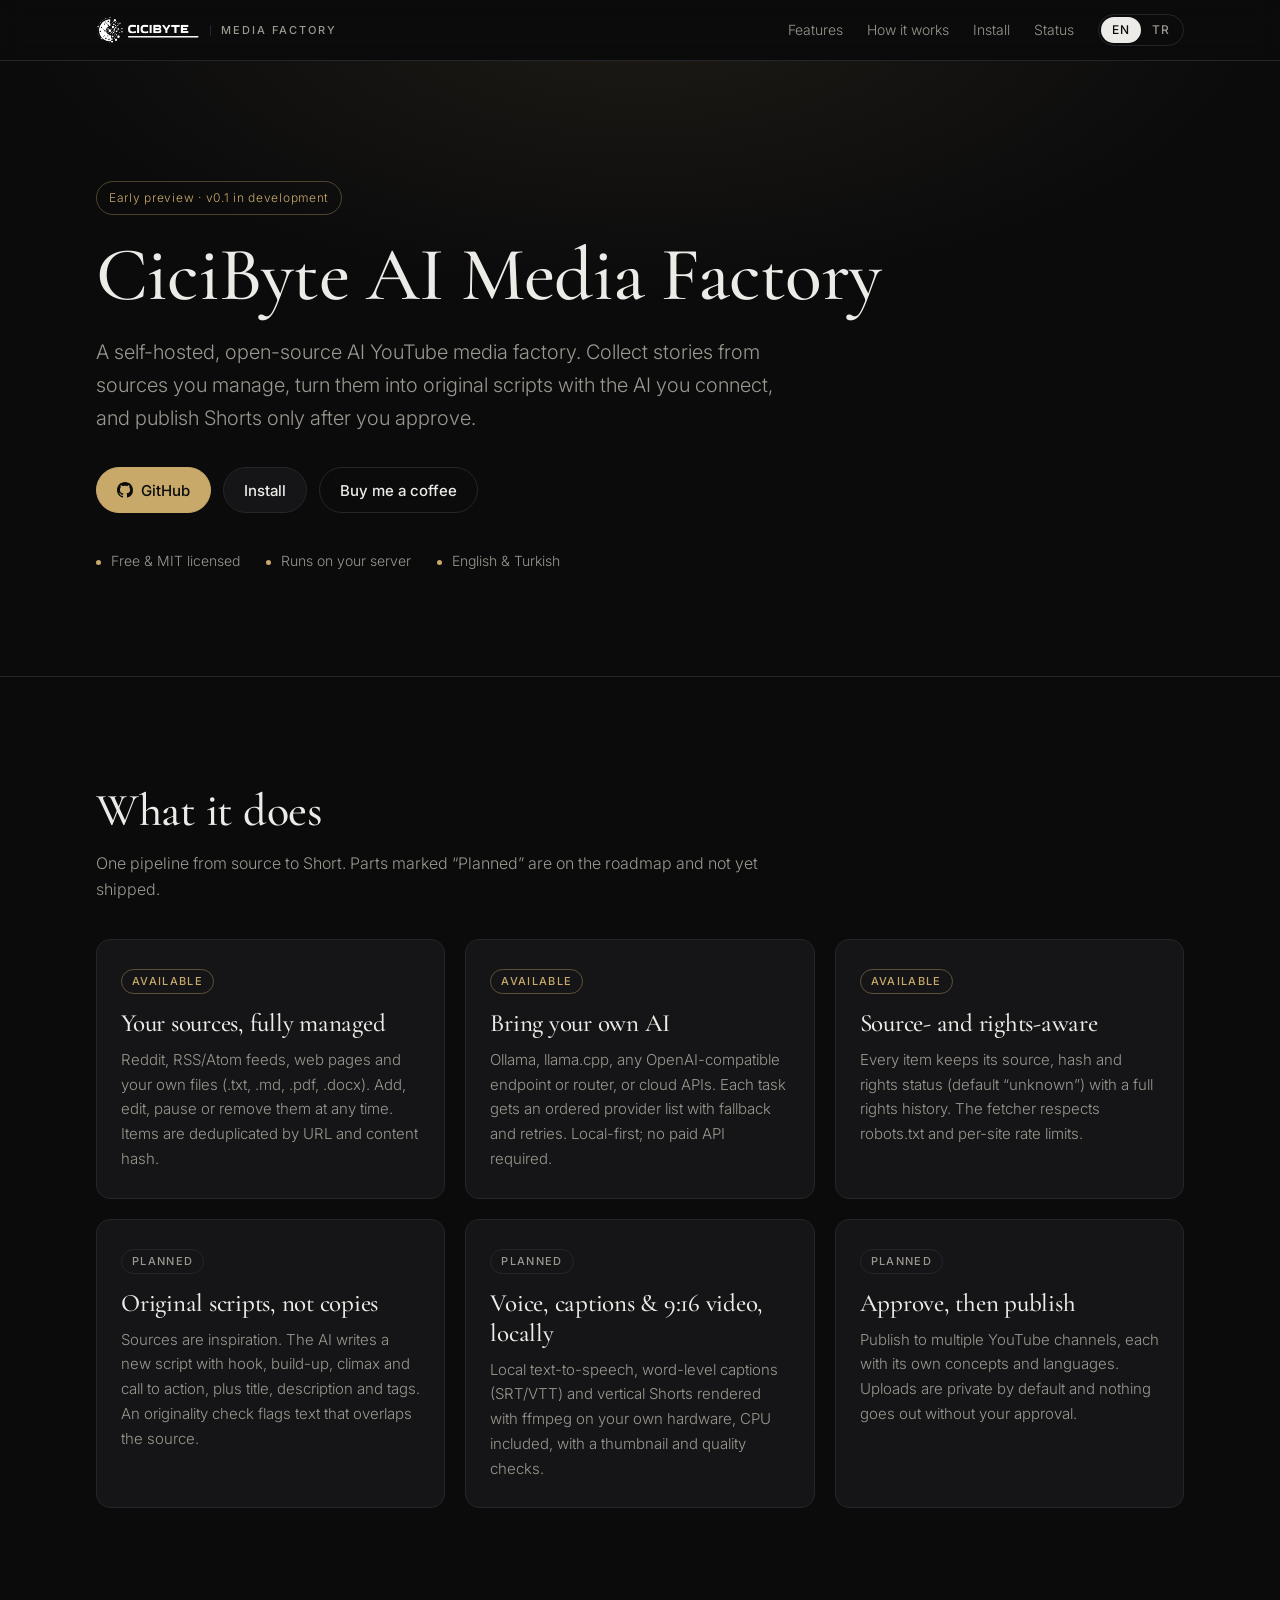
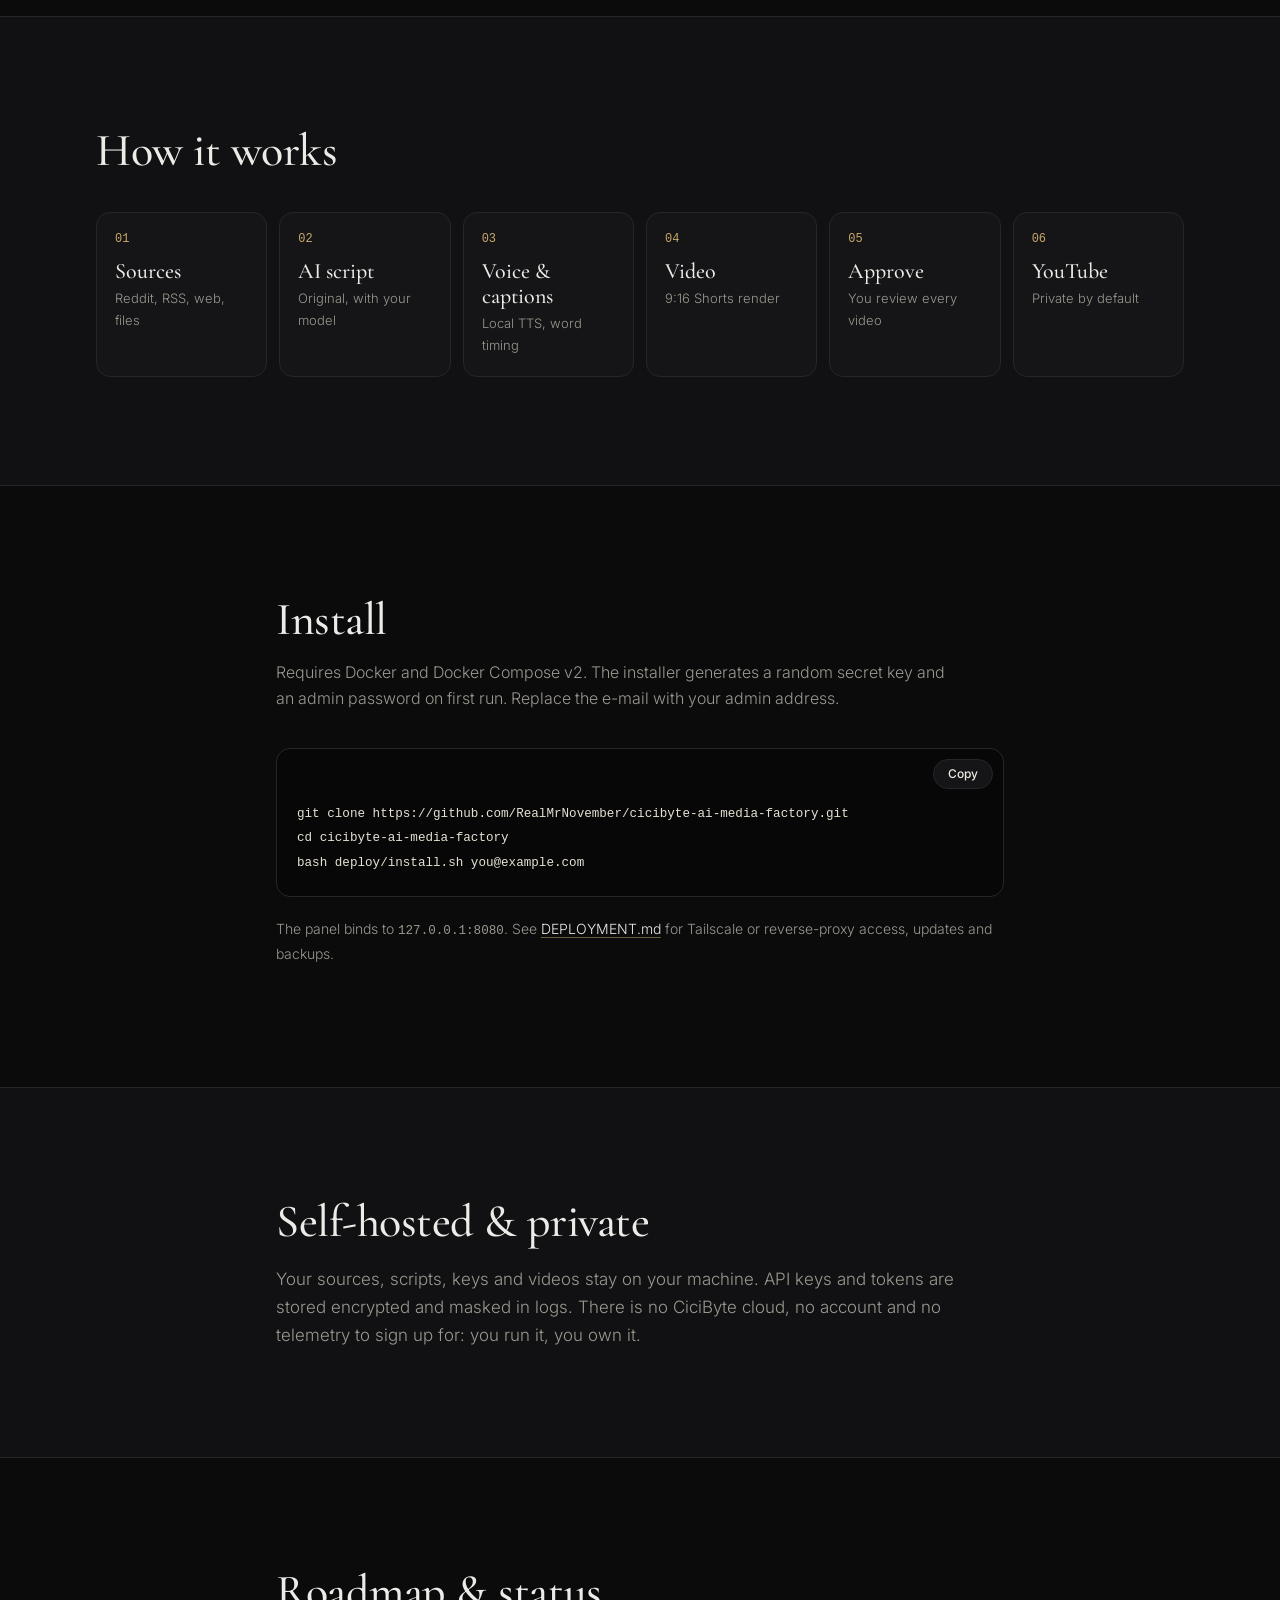
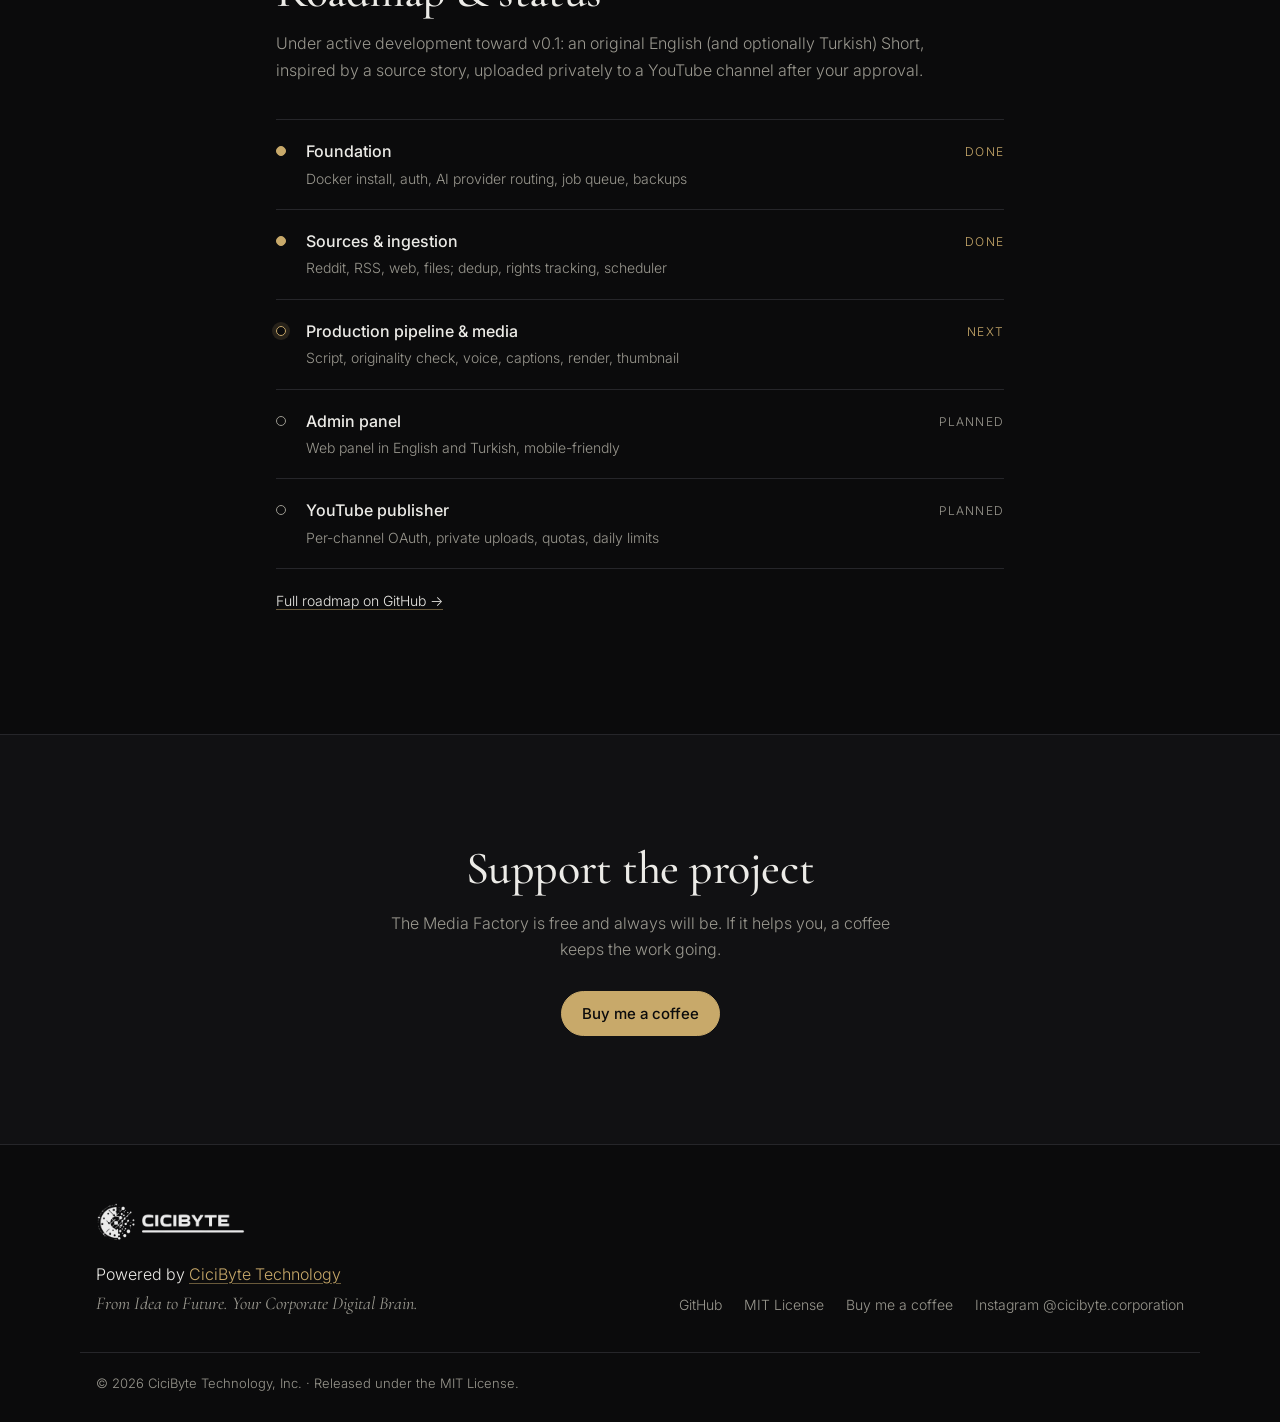
==== showroom/index.html @ e025a387 "feat(showroom): public showroom site" ====
<!doctype html>
<html lang="en">
<head>
<meta charset="utf-8">
<meta name="viewport" content="width=device-width, initial-scale=1">
<title>CiciByte AI Media Factory</title>
<meta name="description" content="Self-hosted, free and open-source (MIT) AI YouTube media factory. Your sources, your AI, your server. Early preview, in active development.">
<meta name="theme-color" content="#0b0b0c">
<meta property="og:title" content="CiciByte AI Media Factory">
<meta property="og:description" content="Self-hosted, open-source AI YouTube media factory. Your sources, your AI, your approval.">
<meta property="og:type" content="website">
<meta property="og:url" content="https://mediafactory.cicibyte.com/">
<meta property="og:image" content="https://mediafactory.cicibyte.com/assets/cicibyte-logo.png">
<link rel="icon" href="assets/favicon.svg" type="image/svg+xml">
<link rel="preconnect" href="https://fonts.googleapis.com">
<link rel="preconnect" href="https://fonts.gstatic.com" crossorigin>
<link href="https://fonts.googleapis.com/css2?family=Cormorant+Garamond:wght@400;500;600&family=Inter:wght@300;400;500;600&display=swap" rel="stylesheet">
<link rel="stylesheet" href="styles.css">
</head>
<body>

<header class="topbar">
  <div class="wrap topbar-inner">
    <a class="brand" href="#top" aria-label="CiciByte AI Media Factory">
      <img src="assets/cicibyte-logo.png" alt="CiciByte" width="120" height="34">
      <span class="brand-sub">Media Factory</span>
    </a>
    <nav class="nav">
      <a href="#features"><span lang="en">Features</span><span lang="tr">Özellikler</span></a>
      <a href="#how"><span lang="en">How it works</span><span lang="tr">Nasıl çalışır</span></a>
      <a href="#install"><span lang="en">Install</span><span lang="tr">Kurulum</span></a>
      <a href="#status"><span lang="en">Status</span><span lang="tr">Durum</span></a>
    </nav>
    <div class="lang-toggle" role="group" aria-label="Language">
      <button type="button" data-set-lang="en" aria-pressed="true">EN</button>
      <button type="button" data-set-lang="tr" aria-pressed="false">TR</button>
    </div>
  </div>
</header>

<main id="top">

  <section class="hero">
    <div class="wrap">
      <p class="eyebrow">
        <span class="pill"><span lang="en">Early preview · v0.1 in development</span><span lang="tr">Erken önizleme · v0.1 geliştiriliyor</span></span>
      </p>
      <h1>CiciByte AI Media&nbsp;Factory</h1>
      <p class="lead">
        <span lang="en">A self-hosted, open-source AI YouTube media factory. Collect stories from sources you manage, turn them into original scripts with the AI you connect, and publish Shorts only after you approve.</span>
        <span lang="tr">Kendi sunucuna kurulan, açık kaynak AI YouTube içerik fabrikası. Yönettiğin kaynaklardan içerik toplar, bağladığın yapay zekâ ile özgün senaryoya çevirir; Shorts'ları yalnızca senin onayınla yayınlar.</span>
      </p>
      <div class="cta">
        <a class="btn btn-primary" href="https://github.com/RealMrNovember/cicibyte-ai-media-factory" target="_blank" rel="noopener">
          <svg aria-hidden="true" viewBox="0 0 16 16" width="16" height="16"><path fill="currentColor" d="M8 0C3.58 0 0 3.58 0 8c0 3.54 2.29 6.53 5.47 7.59.4.07.55-.17.55-.38 0-.19-.01-.82-.01-1.49-2.01.37-2.53-.49-2.69-.94-.09-.23-.48-.94-.82-1.13-.28-.15-.68-.52-.01-.53.63-.01 1.08.58 1.23.82.72 1.21 1.87.87 2.33.66.07-.52.28-.87.51-1.07-1.78-.2-3.64-.89-3.64-3.95 0-.87.31-1.59.82-2.15-.08-.2-.36-1.02.08-2.12 0 0 .67-.21 2.2.82.64-.18 1.32-.27 2-.27.68 0 1.36.09 2 .27 1.53-1.04 2.2-.82 2.2-.82.44 1.1.16 1.92.08 2.12.51.56.82 1.27.82 2.15 0 3.07-1.87 3.75-3.65 3.95.29.25.54.73.54 1.48 0 1.07-.01 1.93-.01 2.2 0 .21.15.46.55.38A8.013 8.013 0 0016 8c0-4.42-3.58-8-8-8z"/></svg>
          GitHub
        </a>
        <a class="btn" href="#install"><span lang="en">Install</span><span lang="tr">Kurulum</span></a>
        <a class="btn btn-ghost" href="https://buymeacoffee.com/mikeross" target="_blank" rel="noopener">
          <span lang="en">Buy me a coffee</span><span lang="tr">Bana bir kahve ısmarla</span>
        </a>
      </div>
      <ul class="facts">
        <li><span lang="en">Free &amp; MIT licensed</span><span lang="tr">Ücretsiz, MIT lisanslı</span></li>
        <li><span lang="en">Runs on your server</span><span lang="tr">Kendi sunucunda çalışır</span></li>
        <li><span lang="en">English &amp; Turkish</span><span lang="tr">İngilizce ve Türkçe</span></li>
      </ul>
    </div>
  </section>

  <section id="features" class="section">
    <div class="wrap">
      <h2><span lang="en">What it does</span><span lang="tr">Ne yapar</span></h2>
      <p class="section-lead">
        <span lang="en">One pipeline from source to Short. Parts marked “Planned” are on the roadmap and not yet shipped.</span>
        <span lang="tr">Kaynaktan Shorts'a tek bir hat. “Planlandı” etiketli parçalar yol haritasında; henüz yayınlanmadı.</span>
      </p>
      <div class="grid">
        <article class="card">
          <span class="tag tag-ok"><span lang="en">Available</span><span lang="tr">Hazır</span></span>
          <h3><span lang="en">Your sources, fully managed</span><span lang="tr">Kaynakların tamamen senin elinde</span></h3>
          <p><span lang="en">Reddit, RSS/Atom feeds, web pages and your own files (.txt, .md, .pdf, .docx). Add, edit, pause or remove them at any time. Items are deduplicated by URL and content hash.</span><span lang="tr">Reddit, RSS/Atom beslemeleri, web sayfaları ve kendi dosyaların (.txt, .md, .pdf, .docx). İstediğin an ekle, düzenle, duraklat ya da kaldır. Öğeler URL ve içerik hash'iyle tekilleştirilir.</span></p>
        </article>
        <article class="card">
          <span class="tag tag-ok"><span lang="en">Available</span><span lang="tr">Hazır</span></span>
          <h3><span lang="en">Bring your own AI</span><span lang="tr">Kendi yapay zekânı bağla</span></h3>
          <p><span lang="en">Ollama, llama.cpp, any OpenAI-compatible endpoint or router, or cloud APIs. Each task gets an ordered provider list with fallback and retries. Local-first; no paid API required.</span><span lang="tr">Ollama, llama.cpp, OpenAI uyumlu her uç nokta ya da router, veya bulut API'leri. Her görev için sıralı sağlayıcı listesi, yedekleme ve yeniden deneme. Önce yerel; ücretli API şart değil.</span></p>
        </article>
        <article class="card">
          <span class="tag tag-ok"><span lang="en">Available</span><span lang="tr">Hazır</span></span>
          <h3><span lang="en">Source- and rights-aware</span><span lang="tr">Kaynak ve hak bilinci</span></h3>
          <p><span lang="en">Every item keeps its source, hash and rights status (default “unknown”) with a full rights history. The fetcher respects robots.txt and per-site rate limits.</span><span lang="tr">Her öğe kaynağını, hash'ini ve hak durumunu (varsayılan “unknown”) hak geçmişiyle birlikte saklar. Çekici robots.txt'e ve site başına istek sınırlarına uyar.</span></p>
        </article>
        <article class="card">
          <span class="tag"><span lang="en">Planned</span><span lang="tr">Planlandı</span></span>
          <h3><span lang="en">Original scripts, not copies</span><span lang="tr">Kopya değil, özgün senaryo</span></h3>
          <p><span lang="en">Sources are inspiration. The AI writes a new script with hook, build-up, climax and call to action, plus title, description and tags. An originality check flags text that overlaps the source.</span><span lang="tr">Kaynaklar ilham içindir. Yapay zekâ kanca, gelişme, doruk ve çağrı içeren yeni bir senaryo; başlık, açıklama ve etiketler yazar. Özgünlük kontrolü kaynakla örtüşen metni işaretler.</span></p>
        </article>
        <article class="card">
          <span class="tag"><span lang="en">Planned</span><span lang="tr">Planlandı</span></span>
          <h3><span lang="en">Voice, captions &amp; 9:16 video, locally</span><span lang="tr">Ses, altyazı ve 9:16 video, yerelde</span></h3>
          <p><span lang="en">Local text-to-speech, word-level captions (SRT/VTT) and vertical Shorts rendered with ffmpeg on your own hardware, CPU included, with a thumbnail and quality checks.</span><span lang="tr">Yerel seslendirme, kelime düzeyinde altyazı (SRT/VTT) ve ffmpeg ile kendi donanımında, CPU'da bile üretilen dikey Shorts; kapak görseli ve kalite kontrolleriyle.</span></p>
        </article>
        <article class="card">
          <span class="tag"><span lang="en">Planned</span><span lang="tr">Planlandı</span></span>
          <h3><span lang="en">Approve, then publish</span><span lang="tr">Önce onay, sonra yayın</span></h3>
          <p><span lang="en">Publish to multiple YouTube channels, each with its own concepts and languages. Uploads are private by default and nothing goes out without your approval.</span><span lang="tr">Her biri kendi konseptleri ve dilleriyle birden fazla YouTube kanalına yayın. Yüklemeler varsayılan olarak gizlidir; onayın olmadan hiçbir şey yayınlanmaz.</span></p>
        </article>
      </div>
    </div>
  </section>

  <section id="how" class="section section-alt">
    <div class="wrap">
      <h2><span lang="en">How it works</span><span lang="tr">Nasıl çalışır</span></h2>
      <ol class="flow">
        <li><span class="num">01</span><strong><span lang="en">Sources</span><span lang="tr">Kaynaklar</span></strong><small><span lang="en">Reddit, RSS, web, files</span><span lang="tr">Reddit, RSS, web, dosya</span></small></li>
        <li><span class="num">02</span><strong><span lang="en">AI script</span><span lang="tr">AI senaryo</span></strong><small><span lang="en">Original, with your model</span><span lang="tr">Özgün, senin modelinle</span></small></li>
        <li><span class="num">03</span><strong><span lang="en">Voice &amp; captions</span><span lang="tr">Ses ve altyazı</span></strong><small><span lang="en">Local TTS, word timing</span><span lang="tr">Yerel TTS, kelime zamanlaması</span></small></li>
        <li><span class="num">04</span><strong><span lang="en">Video</span><span lang="tr">Video</span></strong><small><span lang="en">9:16 Shorts render</span><span lang="tr">9:16 Shorts üretimi</span></small></li>
        <li><span class="num">05</span><strong><span lang="en">Approve</span><span lang="tr">Onay</span></strong><small><span lang="en">You review every video</span><span lang="tr">Her videoyu sen incelersin</span></small></li>
        <li><span class="num">06</span><strong>YouTube</strong><small><span lang="en">Private by default</span><span lang="tr">Varsayılan olarak gizli</span></small></li>
      </ol>
    </div>
  </section>

  <section id="install" class="section">
    <div class="wrap narrow">
      <h2><span lang="en">Install</span><span lang="tr">Kurulum</span></h2>
      <p class="section-lead">
        <span lang="en">Requires Docker and Docker Compose v2. The installer generates a random secret key and an admin password on first run. Replace the e-mail with your admin address.</span>
        <span lang="tr">Docker ve Docker Compose v2 gerekir. Kurulum ilk çalıştırmada rastgele bir gizli anahtar ve yönetici parolası üretir. E-postayı kendi yönetici adresinle değiştir.</span>
      </p>
      <div class="code">
        <button type="button" class="copy" data-copy-target="install-cmd">
          <span class="copy-label"><span lang="en">Copy</span><span lang="tr">Kopyala</span></span>
          <span class="copied-label"><span lang="en">Copied</span><span lang="tr">Kopyalandı</span></span>
        </button>
<pre id="install-cmd"><code>git clone https://github.com/RealMrNovember/cicibyte-ai-media-factory.git
cd cicibyte-ai-media-factory
bash deploy/install.sh you@example.com</code></pre>
      </div>
      <p class="note">
        <span lang="en">The panel binds to <code>127.0.0.1:8080</code>. See <a href="https://github.com/RealMrNovember/cicibyte-ai-media-factory/blob/main/docs/DEPLOYMENT.md" target="_blank" rel="noopener">DEPLOYMENT.md</a> for Tailscale or reverse-proxy access, updates and backups.</span>
        <span lang="tr">Panel <code>127.0.0.1:8080</code> adresine bağlanır. Tailscale veya reverse proxy erişimi, güncelleme ve yedekleme için <a href="https://github.com/RealMrNovember/cicibyte-ai-media-factory/blob/main/docs/DEPLOYMENT.md" target="_blank" rel="noopener">DEPLOYMENT.md</a> belgesine bak.</span>
      </p>
    </div>
  </section>

  <section class="section section-alt">
    <div class="wrap narrow private">
      <h2><span lang="en">Self-hosted &amp; private</span><span lang="tr">Kendi sunucunda, gizli</span></h2>
      <p>
        <span lang="en">Your sources, scripts, keys and videos stay on your machine. API keys and tokens are stored encrypted and masked in logs. There is no CiciByte cloud, no account and no telemetry to sign up for: you run it, you own it.</span>
        <span lang="tr">Kaynakların, senaryoların, anahtarların ve videoların kendi makinende kalır. API anahtarları ve token'lar şifreli saklanır, loglarda maskelenir. Kayıt olunacak bir CiciByte bulutu ya da hesabı yok: sen çalıştırırsın, senindir.</span>
      </p>
    </div>
  </section>

  <section id="status" class="section">
    <div class="wrap narrow">
      <h2><span lang="en">Roadmap &amp; status</span><span lang="tr">Yol haritası ve durum</span></h2>
      <p class="section-lead">
        <span lang="en">Under active development toward v0.1: an original English (and optionally Turkish) Short, inspired by a source story, uploaded privately to a YouTube channel after your approval.</span>
        <span lang="tr">v0.1 hedefine doğru aktif geliştirmede: bir kaynak hikâyeden ilham alan özgün bir İngilizce (istenirse Türkçe) Shorts'un, onayınla bir YouTube kanalına gizli olarak yüklenmesi.</span>
      </p>
      <ul class="roadmap">
        <li class="done"><span class="dot"></span><div><strong><span lang="en">Foundation</span><span lang="tr">Temel</span></strong><small><span lang="en">Docker install, auth, AI provider routing, job queue, backups</span><span lang="tr">Docker kurulumu, giriş, AI yönlendirme, iş kuyruğu, yedekleme</span></small></div><em><span lang="en">Done</span><span lang="tr">Tamam</span></em></li>
        <li class="done"><span class="dot"></span><div><strong><span lang="en">Sources &amp; ingestion</span><span lang="tr">Kaynaklar ve alım</span></strong><small><span lang="en">Reddit, RSS, web, files; dedup, rights tracking, scheduler</span><span lang="tr">Reddit, RSS, web, dosya; tekilleştirme, hak takibi, zamanlayıcı</span></small></div><em><span lang="en">Done</span><span lang="tr">Tamam</span></em></li>
        <li class="next"><span class="dot"></span><div><strong><span lang="en">Production pipeline &amp; media</span><span lang="tr">Üretim hattı ve medya</span></strong><small><span lang="en">Script, originality check, voice, captions, render, thumbnail</span><span lang="tr">Senaryo, özgünlük kontrolü, ses, altyazı, render, kapak</span></small></div><em><span lang="en">Next</span><span lang="tr">Sıradaki</span></em></li>
        <li><span class="dot"></span><div><strong><span lang="en">Admin panel</span><span lang="tr">Yönetim paneli</span></strong><small><span lang="en">Web panel in English and Turkish, mobile-friendly</span><span lang="tr">İngilizce ve Türkçe web paneli, mobil uyumlu</span></small></div><em><span lang="en">Planned</span><span lang="tr">Planlandı</span></em></li>
        <li><span class="dot"></span><div><strong><span lang="en">YouTube publisher</span><span lang="tr">YouTube yayıncı</span></strong><small><span lang="en">Per-channel OAuth, private uploads, quotas, daily limits</span><span lang="tr">Kanal başına OAuth, gizli yükleme, kota, günlük sınır</span></small></div><em><span lang="en">Planned</span><span lang="tr">Planlandı</span></em></li>
      </ul>
      <p class="note">
        <a href="https://github.com/RealMrNovember/cicibyte-ai-media-factory/blob/main/ROADMAP.md" target="_blank" rel="noopener"><span lang="en">Full roadmap on GitHub</span><span lang="tr">Yol haritasının tamamı GitHub'da</span> &rarr;</a>
      </p>
    </div>
  </section>

  <section class="section section-alt support">
    <div class="wrap narrow">
      <h2><span lang="en">Support the project</span><span lang="tr">Projeye destek ol</span></h2>
      <p>
        <span lang="en">The Media Factory is free and always will be. If it helps you, a coffee keeps the work going.</span>
        <span lang="tr">Media Factory ücretsiz ve hep öyle kalacak. İşine yararsa bir kahve, çalışmanın sürmesine yardım eder.</span>
      </p>
      <a class="btn btn-primary" href="https://buymeacoffee.com/mikeross" target="_blank" rel="noopener"><span lang="en">Buy me a coffee</span><span lang="tr">Bana bir kahve ısmarla</span></a>
    </div>
  </section>

</main>

<footer class="footer">
  <div class="wrap footer-inner">
    <div class="footer-brand">
      <a href="https://cicibyte.com" target="_blank" rel="noopener" aria-label="CiciByte Technology">
        <img src="assets/cicibyte-logo.png" alt="CiciByte" width="150" height="42" loading="lazy">
      </a>
      <p class="powered">Powered by <a href="https://cicibyte.com" target="_blank" rel="noopener">CiciByte Technology</a></p>
      <p class="tagline">From Idea to Future. Your Corporate Digital Brain.</p>
    </div>
    <div class="footer-links">
      <a href="https://github.com/RealMrNovember/cicibyte-ai-media-factory" target="_blank" rel="noopener">GitHub</a>
      <a href="https://github.com/RealMrNovember/cicibyte-ai-media-factory/blob/main/LICENSE" target="_blank" rel="noopener"><span lang="en">MIT License</span><span lang="tr">MIT Lisansı</span></a>
      <a href="https://buymeacoffee.com/mikeross" target="_blank" rel="noopener">Buy me a coffee</a>
      <a href="https://www.instagram.com/cicibyte.corporation/" target="_blank" rel="noopener">Instagram @cicibyte.corporation</a>
    </div>
  </div>
  <div class="wrap legal">
    <p>&copy; <span id="year">2026</span> CiciByte Technology, Inc. · <span lang="en">Released under the MIT License.</span><span lang="tr">MIT Lisansı ile yayınlanmıştır.</span></p>
  </div>
</footer>

<script src="script.js" defer></script>
</body>
</html>
---- showroom/styles.css ----
:root {
  --bg: #0b0b0c;
  --bg-alt: #111113;
  --surface: #151517;
  --line: #26262a;
  --text: #ecebe7;
  --muted: #9a988f;
  --accent: #c8a96a;
  --accent-ink: #0b0b0c;
  --serif: "Cormorant Garamond", Georgia, "Times New Roman", serif;
  --sans: "Inter", system-ui, -apple-system, "Segoe UI", Roboto, sans-serif;
  --mono: ui-monospace, SFMono-Regular, Menlo, Consolas, monospace;
  --radius: 14px;
}

* { box-sizing: border-box; }
html { scroll-behavior: smooth; -webkit-text-size-adjust: 100%; }
body {
  margin: 0;
  background: var(--bg);
  color: var(--text);
  font: 300 16px/1.65 var(--sans);
  -webkit-font-smoothing: antialiased;
}
img { max-width: 100%; height: auto; display: block; }
a { color: var(--text); text-decoration-color: rgba(200,169,106,.5); text-underline-offset: 3px; }
a:hover { color: var(--accent); }
code { font-family: var(--mono); font-size: .9em; }

/* Language switching: English by default, also without JS */
html[lang="en"] [lang="tr"],
html[lang="tr"] [lang="en"]:not(html) { display: none !important; }

.wrap { width: 100%; max-width: 1120px; margin: 0 auto; padding: 0 16px; }
.narrow { max-width: 760px; }

/* Top bar */
.topbar {
  position: sticky; top: 0; z-index: 10;
  background: rgba(11,11,12,.82);
  backdrop-filter: saturate(140%) blur(10px);
  -webkit-backdrop-filter: saturate(140%) blur(10px);
  border-bottom: 1px solid var(--line);
}
.topbar-inner { display: flex; align-items: center; gap: 16px; height: 60px; }
.brand { display: flex; align-items: center; gap: 10px; text-decoration: none; min-width: 0; }
.brand img { width: 104px; }
.brand-sub {
  font: 500 11px/1 var(--sans); letter-spacing: .18em; text-transform: uppercase;
  color: var(--muted); padding-left: 10px; border-left: 1px solid var(--line); white-space: nowrap;
}
.nav { display: none; gap: 24px; margin-left: auto; }
.nav a { color: var(--muted); text-decoration: none; font-size: 14px; }
.nav a:hover { color: var(--text); }
.lang-toggle { margin-left: auto; display: inline-flex; border: 1px solid var(--line); border-radius: 999px; padding: 2px; }
.lang-toggle button {
  background: none; border: 0; color: var(--muted); cursor: pointer;
  font: 500 12px/1 var(--sans); letter-spacing: .08em; padding: 7px 11px; border-radius: 999px;
}
.lang-toggle button[aria-pressed="true"] { background: var(--text); color: var(--bg); }

/* Hero */
.hero { padding: 72px 0 64px; border-bottom: 1px solid var(--line);
  background: radial-gradient(900px 420px at 50% -10%, rgba(200,169,106,.10), transparent 70%); }
.eyebrow { margin: 0 0 22px; }
.pill {
  display: inline-block; font-size: 12px; letter-spacing: .06em; color: var(--accent);
  border: 1px solid rgba(200,169,106,.35); border-radius: 999px; padding: 6px 12px;
}
h1, h2, h3 { font-family: var(--serif); font-weight: 500; letter-spacing: -.01em; margin: 0; }
h1 { font-size: clamp(40px, 9vw, 76px); line-height: 1.02; }
.lead { color: var(--muted); font-size: clamp(17px, 2.4vw, 20px); max-width: 680px; margin: 22px 0 32px; }
.cta { display: flex; flex-wrap: wrap; gap: 12px; }
.btn {
  display: inline-flex; align-items: center; gap: 8px; text-decoration: none;
  font: 500 15px/1 var(--sans); padding: 14px 20px; border-radius: 999px;
  border: 1px solid var(--line); color: var(--text); background: var(--surface);
  transition: border-color .2s, background .2s, color .2s;
}
.btn:hover { border-color: var(--accent); color: var(--text); }
.btn-primary { background: var(--accent); border-color: var(--accent); color: var(--accent-ink); }
.btn-primary:hover { background: #d6ba80; color: var(--accent-ink); }
.btn-ghost { background: transparent; }
.facts { list-style: none; padding: 0; margin: 36px 0 0; display: flex; flex-wrap: wrap; gap: 10px 26px; color: var(--muted); font-size: 14px; }
.facts li::before { content: ""; display: inline-block; width: 5px; height: 5px; border-radius: 50%; background: var(--accent); margin-right: 10px; vertical-align: middle; }

/* Sections */
.section { padding: 76px 0; border-bottom: 1px solid var(--line); }
.section-alt { background: var(--bg-alt); }
h2 { font-size: clamp(32px, 5.5vw, 46px); line-height: 1.1; }
.section-lead { color: var(--muted); margin: 14px 0 36px; max-width: 680px; }
.note { color: var(--muted); font-size: 14px; margin-top: 20px; }

/* Cards */
.grid { display: grid; grid-template-columns: 1fr; gap: 16px; }
.card { background: var(--surface); border: 1px solid var(--line); border-radius: var(--radius); padding: 26px 24px; }
.card h3 { font-size: 25px; line-height: 1.2; margin: 14px 0 10px; }
.card p { color: var(--muted); margin: 0; font-size: 15px; }
.tag {
  display: inline-block; font: 500 11px/1 var(--sans); letter-spacing: .12em; text-transform: uppercase;
  color: var(--muted); border: 1px solid var(--line); border-radius: 999px; padding: 6px 10px;
}
.tag-ok { color: var(--accent); border-color: rgba(200,169,106,.4); }

/* Flow */
.flow { list-style: none; padding: 0; margin: 36px 0 0; display: grid; grid-template-columns: 1fr 1fr; gap: 12px; counter-reset: none; }
.flow li { background: var(--surface); border: 1px solid var(--line); border-radius: var(--radius); padding: 20px 18px; display: flex; flex-direction: column; gap: 4px; }
.flow .num { font: 500 12px/1 var(--mono); color: var(--accent); margin-bottom: 10px; }
.flow strong { font: 500 22px/1.15 var(--serif); }
.flow small { color: var(--muted); font-size: 13px; }

/* Code */
.code { position: relative; background: #070708; border: 1px solid var(--line); border-radius: var(--radius); }
.code pre { margin: 0; padding: 22px 20px; padding-top: 52px; overflow-x: auto; font: 400 14px/1.75 var(--mono); color: #e6e1d3; }
.copy {
  position: absolute; top: 10px; right: 10px; cursor: pointer;
  background: var(--surface); color: var(--text); border: 1px solid var(--line); border-radius: 999px;
  font: 500 12px/1 var(--sans); padding: 8px 14px;
}
.copy:hover { border-color: var(--accent); }
.copy .copied-label { display: none; }
.copy.is-copied .copy-label { display: none; }
.copy.is-copied .copied-label { display: inline; color: var(--accent); }

.private p { color: var(--muted); font-size: 17px; margin: 18px 0 0; }

/* Roadmap */
.roadmap { list-style: none; padding: 0; margin: 0; border-top: 1px solid var(--line); }
.roadmap li { display: grid; grid-template-columns: 14px 1fr auto; gap: 16px; align-items: start; padding: 18px 0; border-bottom: 1px solid var(--line); }
.roadmap .dot { width: 10px; height: 10px; border-radius: 50%; border: 1px solid var(--muted); margin-top: 8px; }
.roadmap .done .dot { background: var(--accent); border-color: var(--accent); }
.roadmap .next .dot { border-color: var(--accent); box-shadow: 0 0 0 4px rgba(200,169,106,.15); }
.roadmap strong { display: block; font-weight: 500; }
.roadmap small { color: var(--muted); font-size: 14px; }
.roadmap em { font-style: normal; font-size: 12px; letter-spacing: .1em; text-transform: uppercase; color: var(--muted); margin-top: 4px; }
.roadmap .done em, .roadmap .next em { color: var(--accent); }

.support { text-align: center; }
.support p { color: var(--muted); margin: 16px auto 28px; max-width: 520px; }

/* Footer */
.footer { padding: 56px 0 28px; }
.footer-inner { display: flex; flex-direction: column; gap: 28px; }
.footer-brand img { width: 150px; opacity: .92; }
.powered { margin: 18px 0 4px; }
.powered a { color: var(--accent); }
.tagline { margin: 0; color: var(--muted); font: italic 400 18px/1.4 var(--serif); }
.footer-links { display: flex; flex-wrap: wrap; gap: 12px 22px; font-size: 14px; }
.footer-links a { color: var(--muted); text-decoration: none; }
.footer-links a:hover { color: var(--text); }
.legal { margin-top: 36px; padding-top: 20px; border-top: 1px solid var(--line); }
.legal p { margin: 0; color: var(--muted); font-size: 13px; }

@media (min-width: 640px) {
  .grid { grid-template-columns: 1fr 1fr; }
  .flow { grid-template-columns: repeat(3, 1fr); }
}
@media (min-width: 900px) {
  .nav { display: flex; }
  .lang-toggle { margin-left: 8px; }
  .hero { padding: 120px 0 104px; }
  .section { padding: 108px 0; }
  .grid { grid-template-columns: repeat(3, 1fr); gap: 20px; }
  .flow { grid-template-columns: repeat(6, 1fr); }
  .footer-inner { flex-direction: row; justify-content: space-between; align-items: flex-end; }
}
@media (max-width: 380px) {
  .brand-sub { display: none; }
}
@media (prefers-reduced-motion: reduce) {
  html { scroll-behavior: auto; }
}
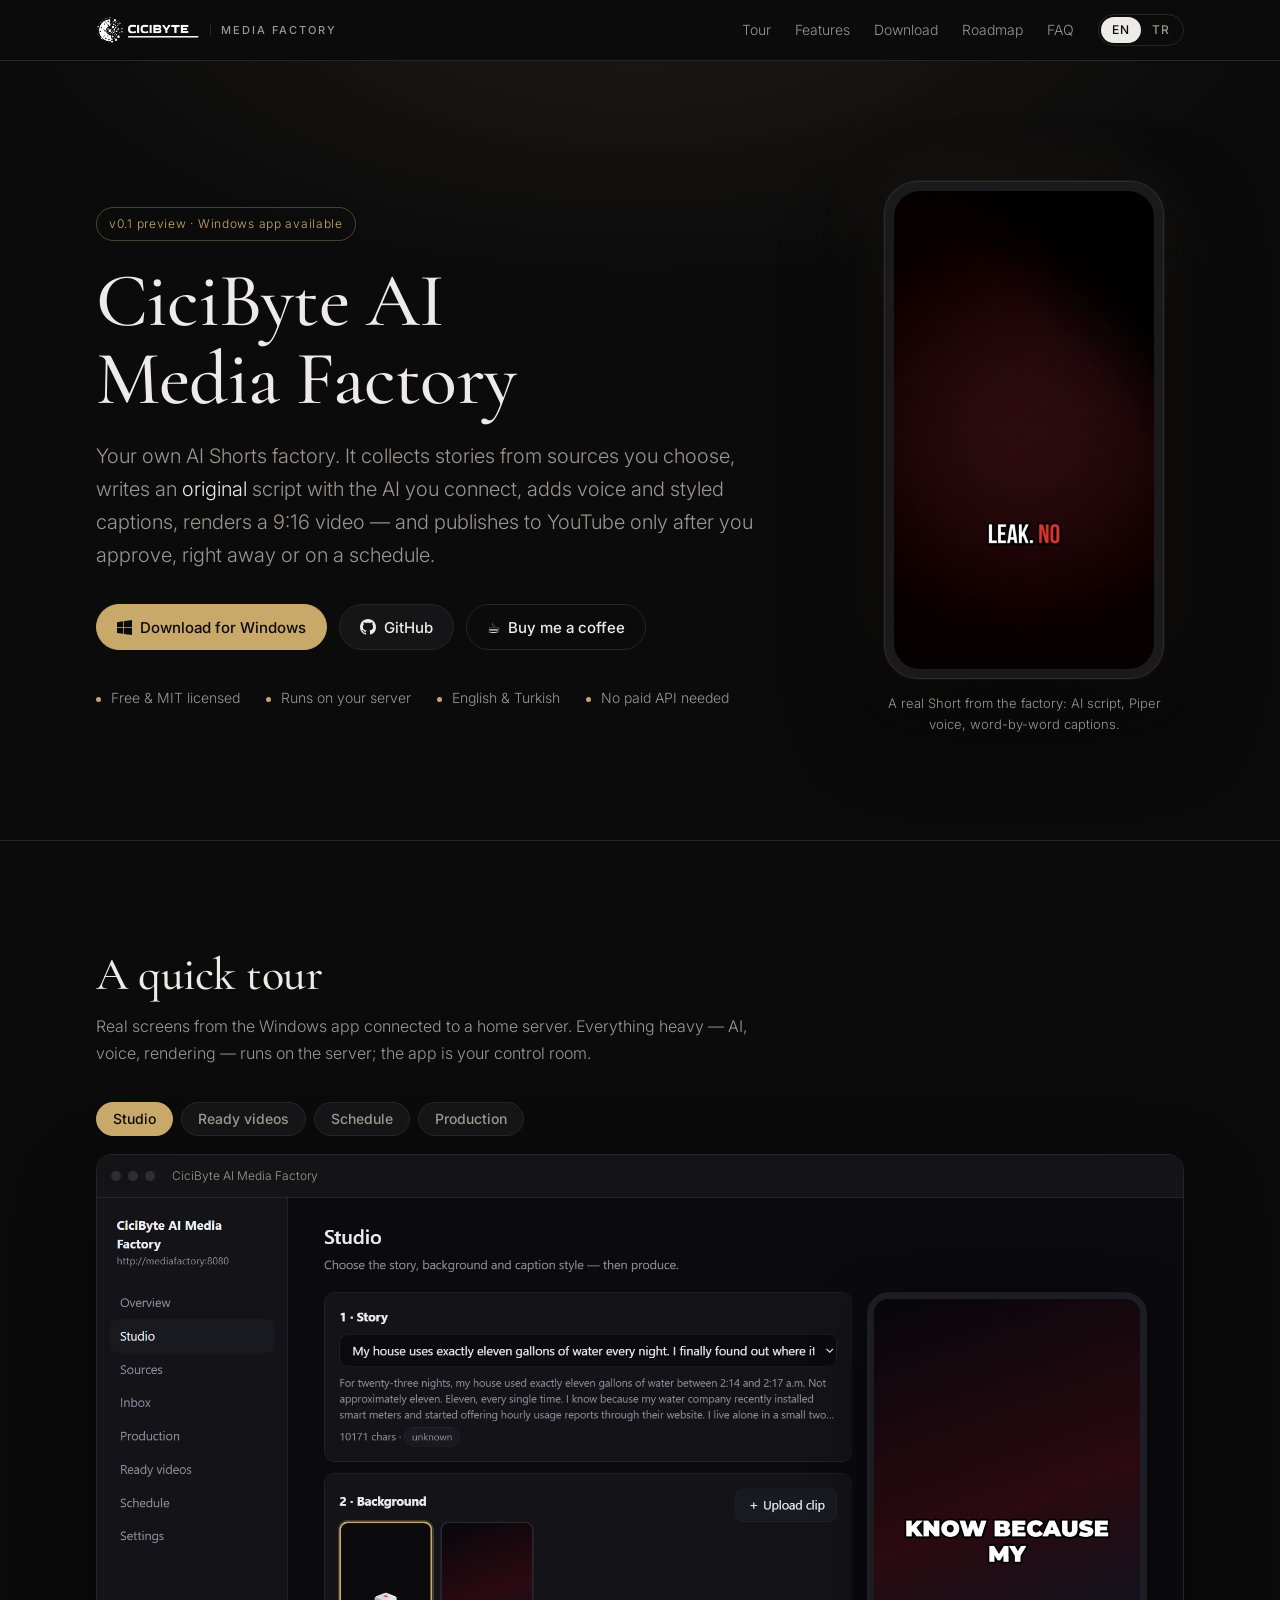
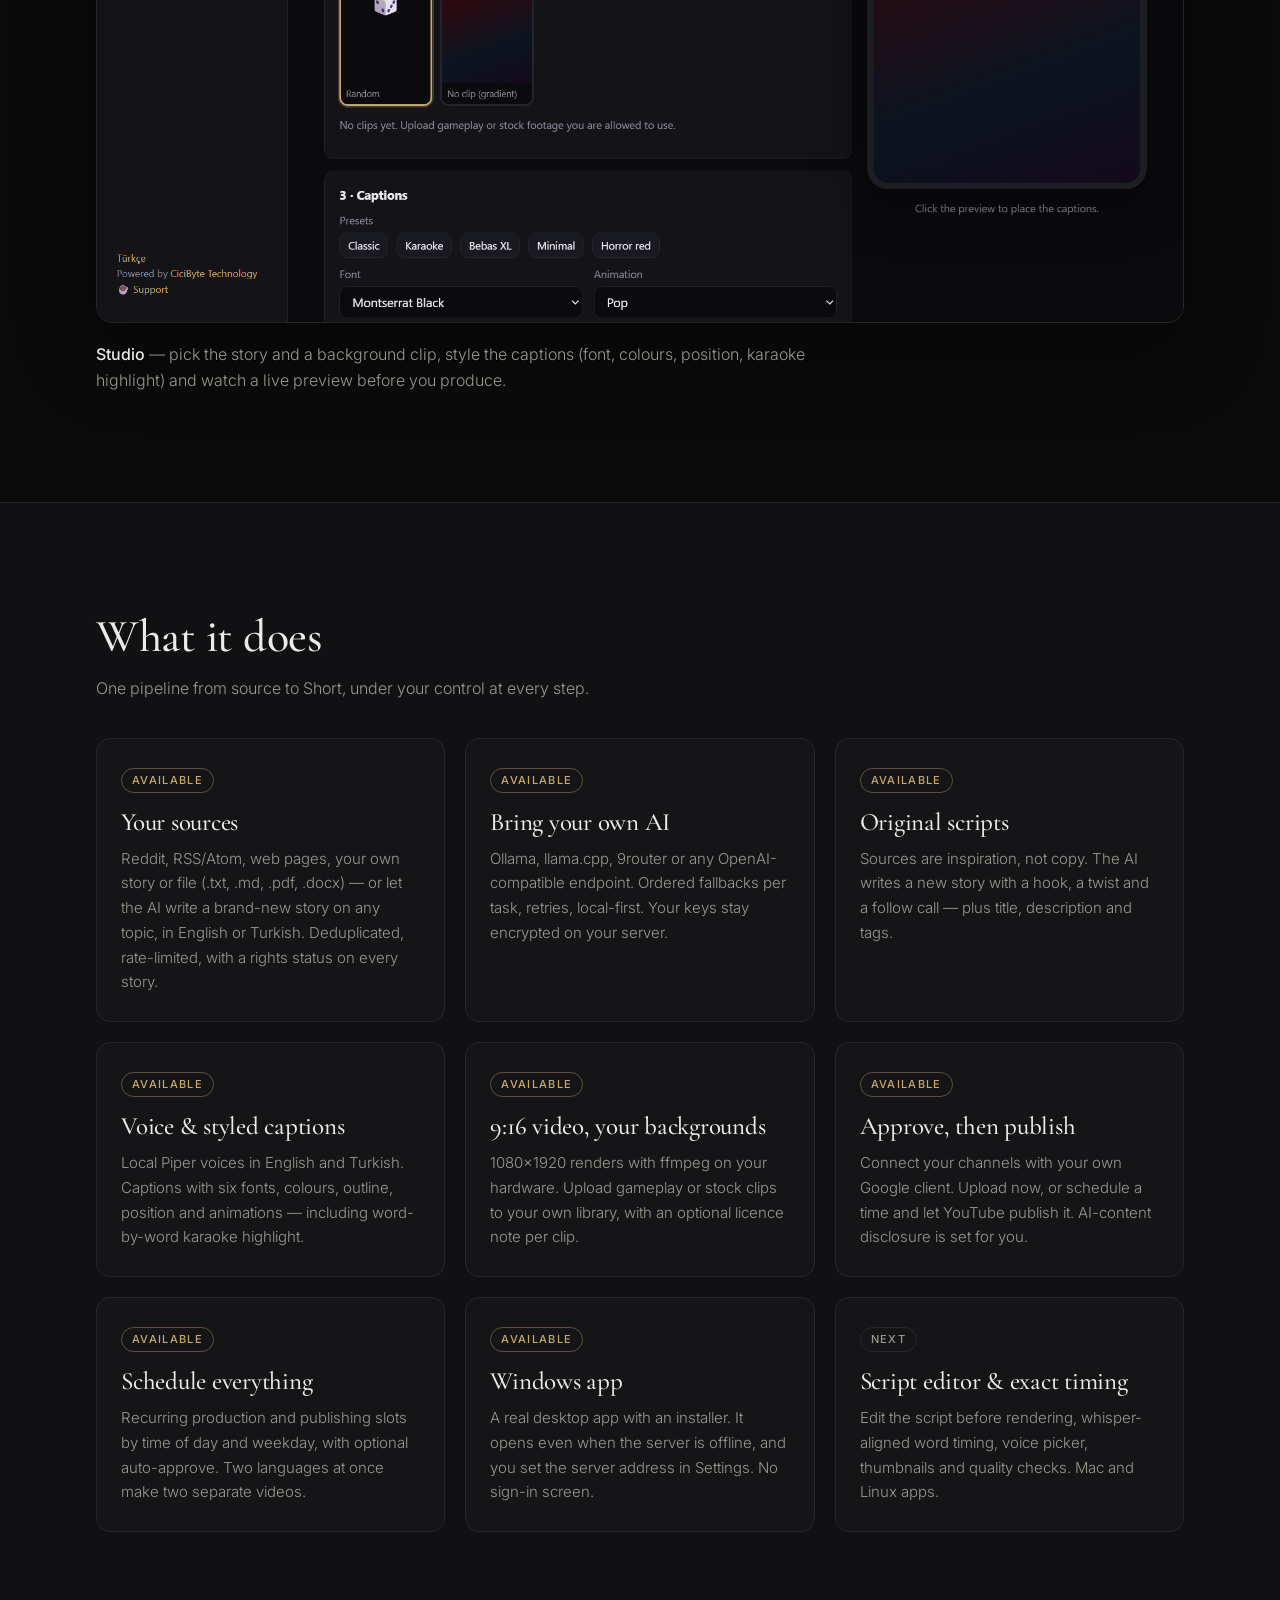
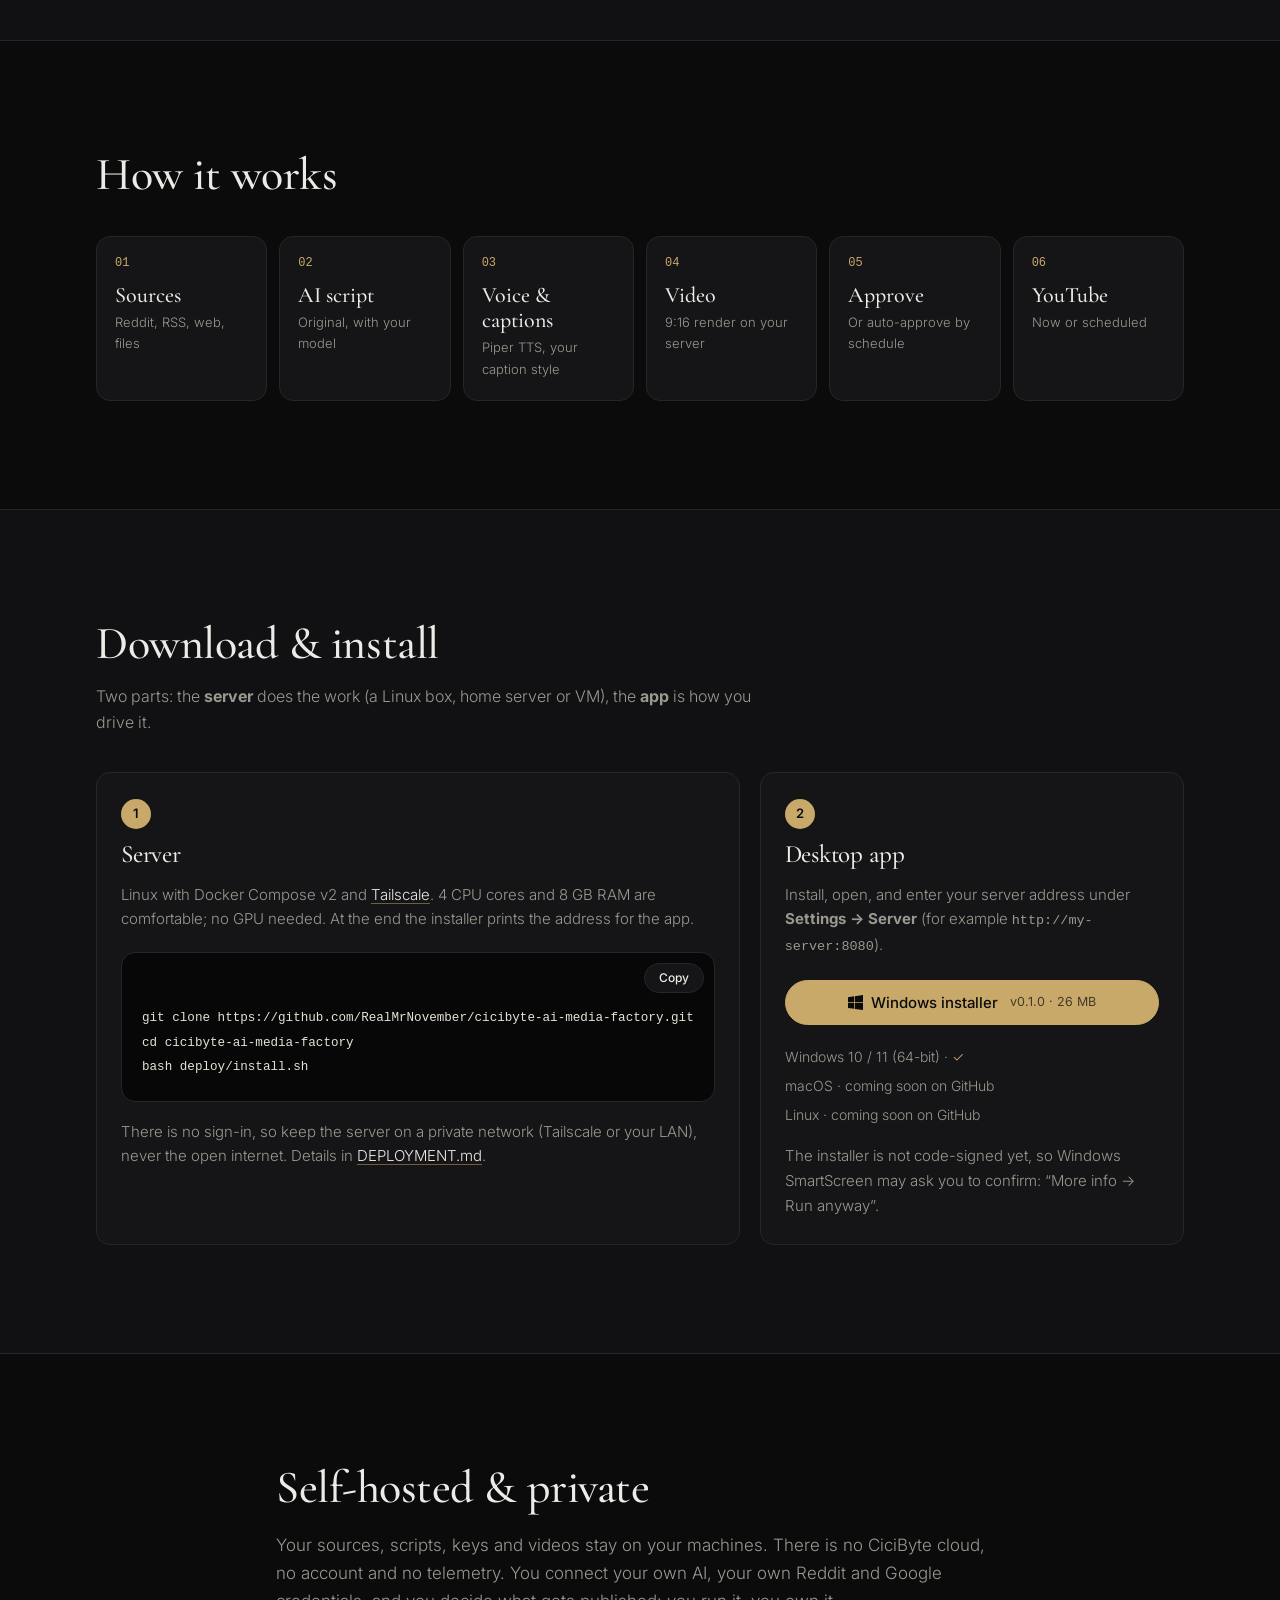
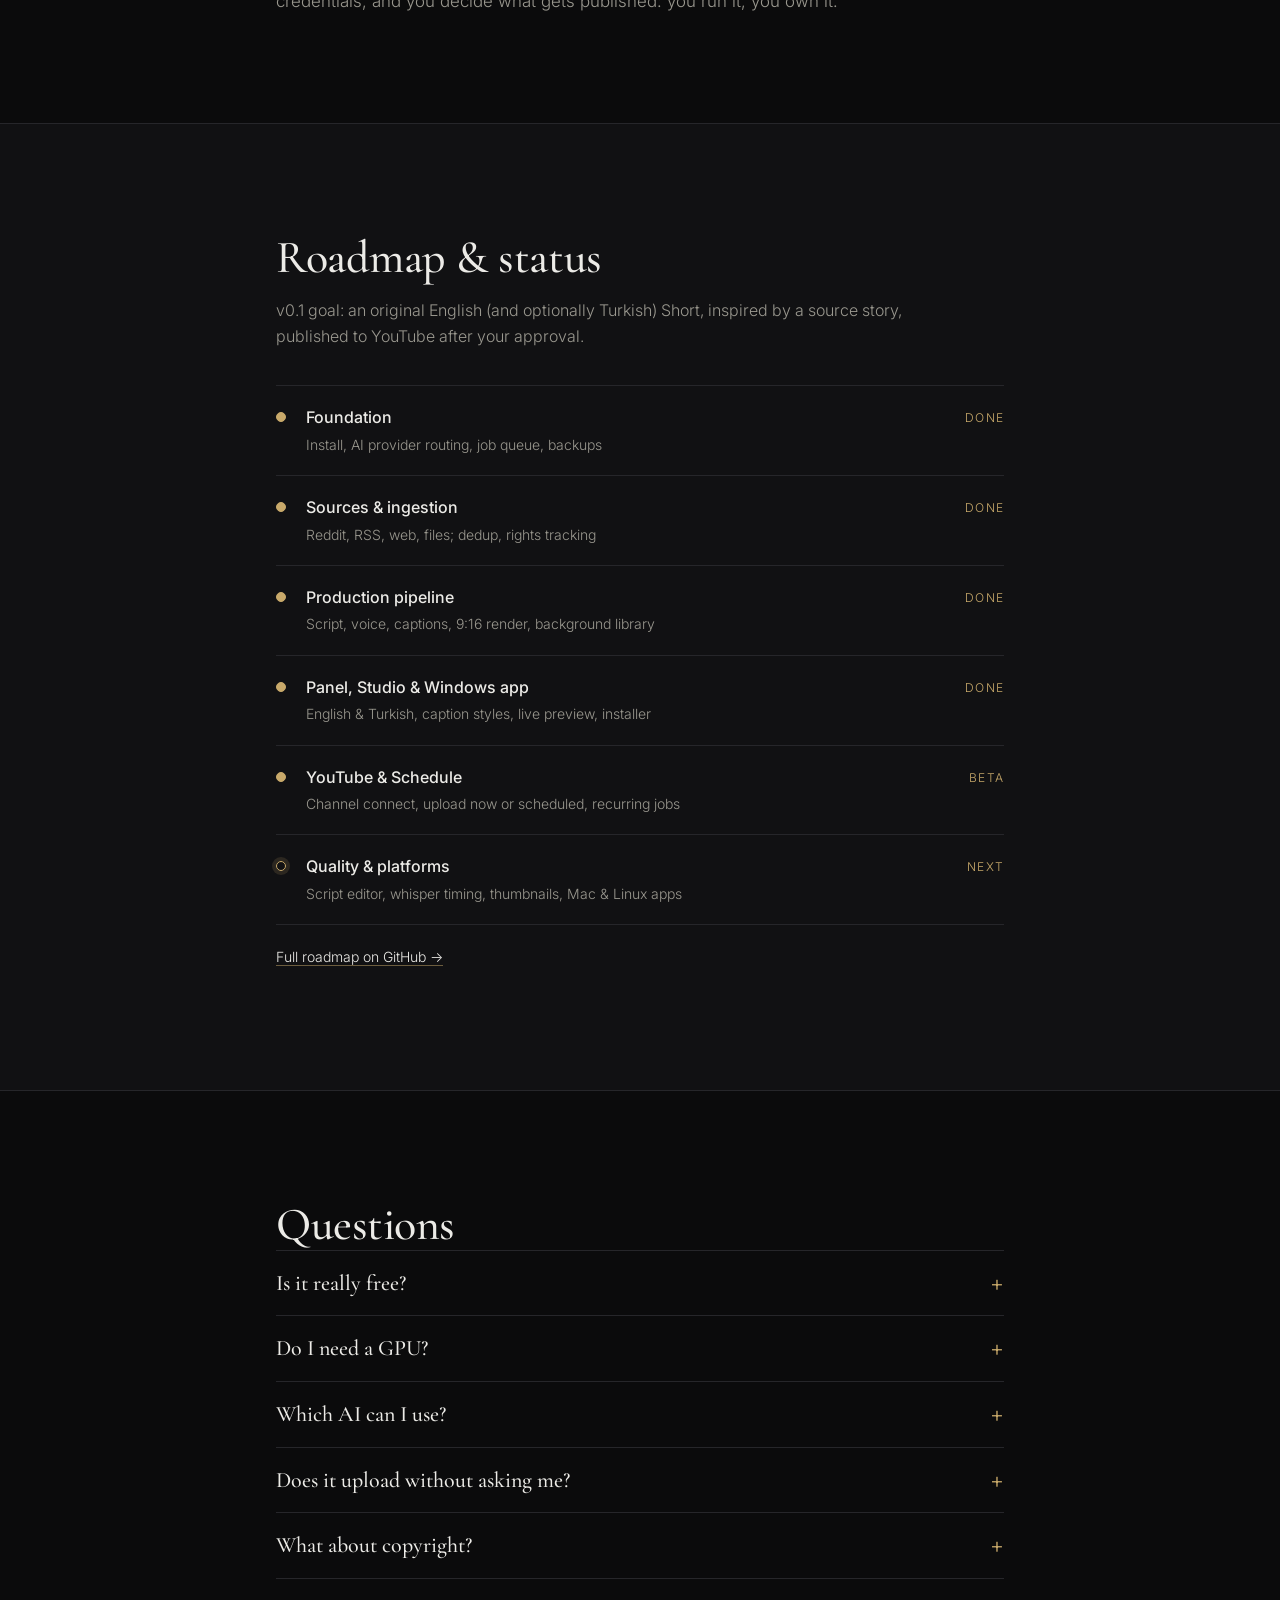
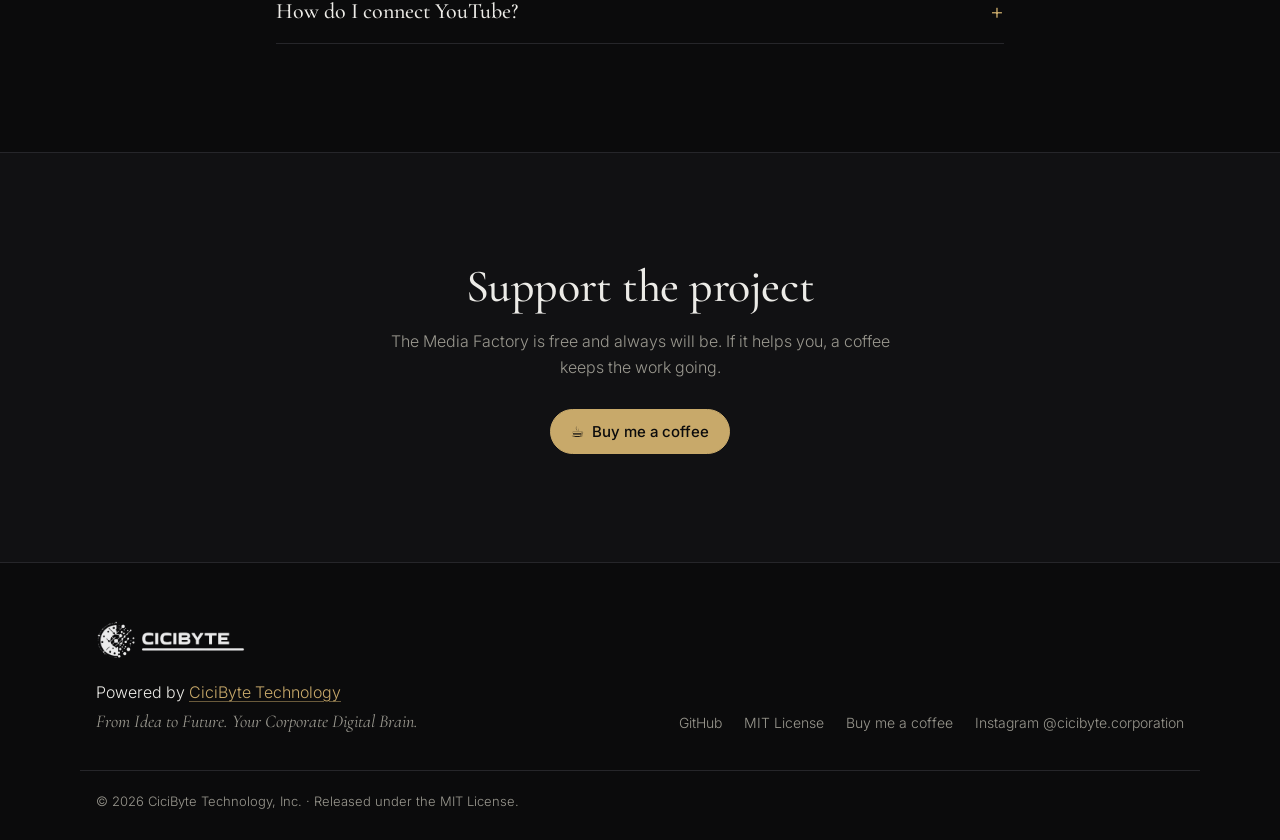
==== commit 834bf851: "feat: AI-written and manual stories, optional clip licence, panel served from server; docs: roadmap," ====
--- a/showroom/index.html
+++ b/showroom/index.html
@@ -4,18 +4,19 @@
 <meta charset="utf-8">
 <meta name="viewport" content="width=device-width, initial-scale=1">
 <title>CiciByte AI Media Factory</title>
-<meta name="description" content="Self-hosted, free and open-source (MIT) AI YouTube media factory. Your sources, your AI, your server. Early preview, in active development.">
+<meta name="description" content="Free, open-source (MIT) AI YouTube Shorts factory you run on your own server. Sources in, original scripts, voice, styled captions and 9:16 video out — approve, then publish now or on a schedule. Windows app included.">
 <meta name="theme-color" content="#0b0b0c">
 <meta property="og:title" content="CiciByte AI Media Factory">
-<meta property="og:description" content="Self-hosted, open-source AI YouTube media factory. Your sources, your AI, your approval.">
+<meta property="og:description" content="Your own AI Shorts factory: original scripts, voice, styled captions, 9:16 video and scheduled YouTube publishing. Free and open source.">
 <meta property="og:type" content="website">
 <meta property="og:url" content="https://mediafactory.cicibyte.com/">
-<meta property="og:image" content="https://mediafactory.cicibyte.com/assets/cicibyte-logo.png">
+<meta property="og:image" content="https://mediafactory.cicibyte.com/assets/shots/studio-en.png">
+<meta name="twitter:card" content="summary_large_image">
 <link rel="icon" href="assets/favicon.svg" type="image/svg+xml">
 <link rel="preconnect" href="https://fonts.googleapis.com">
 <link rel="preconnect" href="https://fonts.gstatic.com" crossorigin>
-<link href="https://fonts.googleapis.com/css2?family=Cormorant+Garamond:wght@400;500;600&family=Inter:wght@300;400;500;600&display=swap" rel="stylesheet">
-<link rel="stylesheet" href="styles.css">
+<link href="https://fonts.googleapis.com/css2?family=Cormorant+Garamond:wght@400;500;600&family=Inter:wght@300;400;500;600&family=Bebas+Neue&display=swap" rel="stylesheet">
+<link rel="stylesheet" href="styles.css?v=2">
 </head>
 <body>
 
@@ -26,10 +27,11 @@
       <span class="brand-sub">Media Factory</span>
     </a>
     <nav class="nav">
+      <a href="#screens"><span lang="en">Tour</span><span lang="tr">Tur</span></a>
       <a href="#features"><span lang="en">Features</span><span lang="tr">Özellikler</span></a>
-      <a href="#how"><span lang="en">How it works</span><span lang="tr">Nasıl çalışır</span></a>
-      <a href="#install"><span lang="en">Install</span><span lang="tr">Kurulum</span></a>
-      <a href="#status"><span lang="en">Status</span><span lang="tr">Durum</span></a>
+      <a href="#download"><span lang="en">Download</span><span lang="tr">İndir</span></a>
+      <a href="#status"><span lang="en">Roadmap</span><span lang="tr">Yol haritası</span></a>
+      <a href="#faq"><span lang="en">FAQ</span><span lang="tr">SSS</span></a>
     </nav>
     <div class="lang-toggle" role="group" aria-label="Language">
       <button type="button" data-set-lang="en" aria-pressed="true">EN</button>
@@ -41,139 +43,252 @@
 <main id="top">
 
   <section class="hero">
+    <div class="wrap hero-grid">
+      <div>
+        <p class="eyebrow">
+          <span class="pill"><span lang="en">v0.1 preview · Windows app available</span><span lang="tr">v0.1 önizleme · Windows uygulaması hazır</span></span>
+        </p>
+        <h1>CiciByte AI Media&nbsp;Factory</h1>
+        <p class="lead">
+          <span lang="en">Your own AI Shorts factory. It collects stories from sources you choose, writes an <em>original</em> script with the AI you connect, adds voice and styled captions, renders a 9:16 video — and publishes to YouTube only after you approve, right away or on a schedule.</span>
+          <span lang="tr">Kendi AI Shorts fabrikan. Seçtiğin kaynaklardan hikâye toplar, bağladığın yapay zekâyla <em>özgün</em> senaryo yazar, ses ve stilli altyazı ekler, 9:16 video üretir; YouTube'a yalnızca senin onayınla, hemen ya da zamanlayarak gönderir.</span>
+        </p>
+        <div class="cta">
+          <a class="btn btn-primary" href="#download">
+            <svg aria-hidden="true" viewBox="0 0 16 16" width="15" height="15"><path fill="currentColor" d="M0 2.3 6.5 1.4v6.2H0zm7.3-1L16 0v7.6H7.3zM0 8.4h6.5v6.3L0 13.8zm7.3 0H16V16l-8.7-1.2z"/></svg>
+            <span lang="en">Download for Windows</span><span lang="tr">Windows için indir</span>
+          </a>
+          <a class="btn" href="https://github.com/RealMrNovember/cicibyte-ai-media-factory" target="_blank" rel="noopener">
+            <svg aria-hidden="true" viewBox="0 0 16 16" width="16" height="16"><path fill="currentColor" d="M8 0C3.58 0 0 3.58 0 8c0 3.54 2.29 6.53 5.47 7.59.4.07.55-.17.55-.38 0-.19-.01-.82-.01-1.49-2.01.37-2.53-.49-2.69-.94-.09-.23-.48-.94-.82-1.13-.28-.15-.68-.52-.01-.53.63-.01 1.08.58 1.23.82.72 1.21 1.87.87 2.33.66.07-.52.28-.87.51-1.07-1.78-.2-3.64-.89-3.64-3.95 0-.87.31-1.59.82-2.15-.08-.2-.36-1.02.08-2.12 0 0 .67-.21 2.2.82.64-.18 1.32-.27 2-.27.68 0 1.36.09 2 .27 1.53-1.04 2.2-.82 2.2-.82.44 1.1.16 1.92.08 2.12.51.56.82 1.27.82 2.15 0 3.07-1.87 3.75-3.65 3.95.29.25.54.73.54 1.48 0 1.07-.01 1.93-.01 2.2 0 .21.15.46.55.38A8.013 8.013 0 0016 8c0-4.42-3.58-8-8-8z"/></svg>
+            GitHub
+          </a>
+          <a class="btn btn-ghost" href="https://buymeacoffee.com/mikeross" target="_blank" rel="noopener">☕ <span lang="en">Buy me a coffee</span><span lang="tr">Bir kahve ısmarla</span></a>
+        </div>
+        <ul class="facts">
+          <li><span lang="en">Free &amp; MIT licensed</span><span lang="tr">Ücretsiz, MIT lisanslı</span></li>
+          <li><span lang="en">Runs on your server</span><span lang="tr">Kendi sunucunda çalışır</span></li>
+          <li><span lang="en">English &amp; Turkish</span><span lang="tr">İngilizce ve Türkçe</span></li>
+          <li><span lang="en">No paid API needed</span><span lang="tr">Ücretli API şart değil</span></li>
+        </ul>
+      </div>
+      <figure class="phone-demo">
+        <div class="phone">
+          <video src="assets/demo.mp4" poster="assets/demo.jpg" autoplay muted loop playsinline preload="metadata" aria-label="Example Short made by Media Factory"></video>
+        </div>
+        <figcaption>
+          <span lang="en">A real Short from the factory: AI script, Piper voice, word-by-word captions.</span>
+          <span lang="tr">Fabrikadan gerçek bir Short: AI senaryo, Piper ses, kelime kelime altyazı.</span>
+        </figcaption>
+      </figure>
+    </div>
+  </section>
+
+  <section id="screens" class="section">
     <div class="wrap">
-      <p class="eyebrow">
-        <span class="pill"><span lang="en">Early preview · v0.1 in development</span><span lang="tr">Erken önizleme · v0.1 geliştiriliyor</span></span>
-      </p>
-      <h1>CiciByte AI Media&nbsp;Factory</h1>
-      <p class="lead">
-        <span lang="en">A self-hosted, open-source AI YouTube media factory. Collect stories from sources you manage, turn them into original scripts with the AI you connect, and publish Shorts only after you approve.</span>
-        <span lang="tr">Kendi sunucuna kurulan, açık kaynak AI YouTube içerik fabrikası. Yönettiğin kaynaklardan içerik toplar, bağladığın yapay zekâ ile özgün senaryoya çevirir; Shorts'ları yalnızca senin onayınla yayınlar.</span>
-      </p>
-      <div class="cta">
-        <a class="btn btn-primary" href="https://github.com/RealMrNovember/cicibyte-ai-media-factory" target="_blank" rel="noopener">
-          <svg aria-hidden="true" viewBox="0 0 16 16" width="16" height="16"><path fill="currentColor" d="M8 0C3.58 0 0 3.58 0 8c0 3.54 2.29 6.53 5.47 7.59.4.07.55-.17.55-.38 0-.19-.01-.82-.01-1.49-2.01.37-2.53-.49-2.69-.94-.09-.23-.48-.94-.82-1.13-.28-.15-.68-.52-.01-.53.63-.01 1.08.58 1.23.82.72 1.21 1.87.87 2.33.66.07-.52.28-.87.51-1.07-1.78-.2-3.64-.89-3.64-3.95 0-.87.31-1.59.82-2.15-.08-.2-.36-1.02.08-2.12 0 0 .67-.21 2.2.82.64-.18 1.32-.27 2-.27.68 0 1.36.09 2 .27 1.53-1.04 2.2-.82 2.2-.82.44 1.1.16 1.92.08 2.12.51.56.82 1.27.82 2.15 0 3.07-1.87 3.75-3.65 3.95.29.25.54.73.54 1.48 0 1.07-.01 1.93-.01 2.2 0 .21.15.46.55.38A8.013 8.013 0 0016 8c0-4.42-3.58-8-8-8z"/></svg>
-          GitHub
-        </a>
-        <a class="btn" href="#install"><span lang="en">Install</span><span lang="tr">Kurulum</span></a>
-        <a class="btn btn-ghost" href="https://buymeacoffee.com/mikeross" target="_blank" rel="noopener">
-          <span lang="en">Buy me a coffee</span><span lang="tr">Bana bir kahve ısmarla</span>
-        </a>
-      </div>
-      <ul class="facts">
-        <li><span lang="en">Free &amp; MIT licensed</span><span lang="tr">Ücretsiz, MIT lisanslı</span></li>
-        <li><span lang="en">Runs on your server</span><span lang="tr">Kendi sunucunda çalışır</span></li>
-        <li><span lang="en">English &amp; Turkish</span><span lang="tr">İngilizce ve Türkçe</span></li>
-      </ul>
-    </div>
-  </section>
-
-  <section id="features" class="section">
+      <h2><span lang="en">A quick tour</span><span lang="tr">Kısa bir tur</span></h2>
+      <p class="section-lead">
+        <span lang="en">Real screens from the Windows app connected to a home server. Everything heavy — AI, voice, rendering — runs on the server; the app is your control room.</span>
+        <span lang="tr">Ev sunucusuna bağlı Windows uygulamasından gerçek ekranlar. Ağır işlerin hepsi (AI, ses, render) sunucuda çalışır; uygulama senin kontrol odan.</span>
+      </p>
+      <div class="tabs" role="tablist" aria-label="Screens">
+        <button type="button" role="tab" aria-selected="true" data-shot="studio"><span lang="en">Studio</span><span lang="tr">Stüdyo</span></button>
+        <button type="button" role="tab" aria-selected="false" data-shot="ready"><span lang="en">Ready videos</span><span lang="tr">Hazır videolar</span></button>
+        <button type="button" role="tab" aria-selected="false" data-shot="schedule"><span lang="en">Schedule</span><span lang="tr">Takvim</span></button>
+        <button type="button" role="tab" aria-selected="false" data-shot="production"><span lang="en">Production</span><span lang="tr">Üretim</span></button>
+      </div>
+      <div class="window">
+        <div class="window-bar"><i></i><i></i><i></i><span>CiciByte AI Media Factory</span></div>
+        <div class="window-body">
+          <img class="shot" data-shot-img="studio" lang="en" src="assets/shots/studio-en.png" alt="Studio: story, background clip, caption style and live phone preview" width="1980" height="1320">
+          <img class="shot" data-shot-img="studio" lang="tr" src="assets/shots/studio-tr.png" alt="Stüdyo: hikâye, arka plan klibi, altyazı stili ve canlı telefon önizlemesi" width="1980" height="1320" loading="lazy">
+          <img class="shot" data-shot-img="ready" lang="en" src="assets/shots/ready-en.png" alt="Ready videos waiting for approval" width="1980" height="1320" loading="lazy" hidden>
+          <img class="shot" data-shot-img="ready" lang="tr" src="assets/shots/ready-tr.png" alt="Onay bekleyen hazır videolar" width="1980" height="1320" loading="lazy" hidden>
+          <img class="shot" data-shot-img="schedule" lang="en" src="assets/shots/schedule-en.png" alt="Schedule: recurring production and YouTube publishing" width="1980" height="1320" loading="lazy" hidden>
+          <img class="shot" data-shot-img="schedule" lang="tr" src="assets/shots/schedule-tr.png" alt="Takvim: tekrarlayan üretim ve YouTube yayını" width="1980" height="1320" loading="lazy" hidden>
+          <img class="shot" data-shot-img="production" lang="en" src="assets/shots/production-en.png" alt="Production queue with live status" width="1980" height="1320" loading="lazy" hidden>
+          <img class="shot" data-shot-img="production" lang="tr" src="assets/shots/production-tr.png" alt="Canlı durumlu üretim kuyruğu" width="1980" height="1320" loading="lazy" hidden>
+        </div>
+      </div>
+      <p class="shot-caption" data-shot-caption="studio"><span lang="en"><b>Studio</b> — pick the story and a background clip, style the captions (font, colours, position, karaoke highlight) and watch a live preview before you produce.</span><span lang="tr"><b>Stüdyo</b> — hikâyeyi ve arka plan klibini seç, altyazıyı biçimlendir (yazı tipi, renk, konum, karaoke vurgusu), üretmeden önce canlı önizlemede gör.</span></p>
+      <p class="shot-caption" data-shot-caption="ready" hidden><span lang="en"><b>Ready videos</b> — every video waits for your approval. Approve, reject, download, or send to YouTube now or at a time you pick.</span><span lang="tr"><b>Hazır videolar</b> — her video onayını bekler. Onayla, reddet, indir ya da YouTube'a hemen veya seçtiğin saatte gönder.</span></p>
+      <p class="shot-caption" data-shot-caption="schedule" hidden><span lang="en"><b>Schedule</b> — “make 2 videos every day at 09:00” and “publish one approved video at 18:00 on weekdays”, in your own time zone.</span><span lang="tr"><b>Takvim</b> — “her gün 09:00'da 2 video üret”, “hafta içi 18:00'de bir onaylı videoyu yayınla”; kendi saat diliminde.</span></p>
+      <p class="shot-caption" data-shot-caption="production" hidden><span lang="en"><b>Production</b> — follow each job through script, voice, captions and render, with logs, cancel and retry.</span><span lang="tr"><b>Üretim</b> — her işi senaryo, ses, altyazı ve render aşamalarında izle; log, iptal ve yeniden deneme.</span></p>
+    </div>
+  </section>
+
+  <section id="features" class="section section-alt">
     <div class="wrap">
       <h2><span lang="en">What it does</span><span lang="tr">Ne yapar</span></h2>
       <p class="section-lead">
-        <span lang="en">One pipeline from source to Short. Parts marked “Planned” are on the roadmap and not yet shipped.</span>
-        <span lang="tr">Kaynaktan Shorts'a tek bir hat. “Planlandı” etiketli parçalar yol haritasında; henüz yayınlanmadı.</span>
+        <span lang="en">One pipeline from source to Short, under your control at every step.</span>
+        <span lang="tr">Kaynaktan Shorts'a tek bir hat; her adımda kontrol sende.</span>
       </p>
       <div class="grid">
         <article class="card">
           <span class="tag tag-ok"><span lang="en">Available</span><span lang="tr">Hazır</span></span>
-          <h3><span lang="en">Your sources, fully managed</span><span lang="tr">Kaynakların tamamen senin elinde</span></h3>
-          <p><span lang="en">Reddit, RSS/Atom feeds, web pages and your own files (.txt, .md, .pdf, .docx). Add, edit, pause or remove them at any time. Items are deduplicated by URL and content hash.</span><span lang="tr">Reddit, RSS/Atom beslemeleri, web sayfaları ve kendi dosyaların (.txt, .md, .pdf, .docx). İstediğin an ekle, düzenle, duraklat ya da kaldır. Öğeler URL ve içerik hash'iyle tekilleştirilir.</span></p>
-        </article>
-        <article class="card">
-          <span class="tag tag-ok"><span lang="en">Available</span><span lang="tr">Hazır</span></span>
-          <h3><span lang="en">Bring your own AI</span><span lang="tr">Kendi yapay zekânı bağla</span></h3>
-          <p><span lang="en">Ollama, llama.cpp, any OpenAI-compatible endpoint or router, or cloud APIs. Each task gets an ordered provider list with fallback and retries. Local-first; no paid API required.</span><span lang="tr">Ollama, llama.cpp, OpenAI uyumlu her uç nokta ya da router, veya bulut API'leri. Her görev için sıralı sağlayıcı listesi, yedekleme ve yeniden deneme. Önce yerel; ücretli API şart değil.</span></p>
-        </article>
-        <article class="card">
-          <span class="tag tag-ok"><span lang="en">Available</span><span lang="tr">Hazır</span></span>
-          <h3><span lang="en">Source- and rights-aware</span><span lang="tr">Kaynak ve hak bilinci</span></h3>
-          <p><span lang="en">Every item keeps its source, hash and rights status (default “unknown”) with a full rights history. The fetcher respects robots.txt and per-site rate limits.</span><span lang="tr">Her öğe kaynağını, hash'ini ve hak durumunu (varsayılan “unknown”) hak geçmişiyle birlikte saklar. Çekici robots.txt'e ve site başına istek sınırlarına uyar.</span></p>
-        </article>
-        <article class="card">
-          <span class="tag"><span lang="en">Planned</span><span lang="tr">Planlandı</span></span>
-          <h3><span lang="en">Original scripts, not copies</span><span lang="tr">Kopya değil, özgün senaryo</span></h3>
-          <p><span lang="en">Sources are inspiration. The AI writes a new script with hook, build-up, climax and call to action, plus title, description and tags. An originality check flags text that overlaps the source.</span><span lang="tr">Kaynaklar ilham içindir. Yapay zekâ kanca, gelişme, doruk ve çağrı içeren yeni bir senaryo; başlık, açıklama ve etiketler yazar. Özgünlük kontrolü kaynakla örtüşen metni işaretler.</span></p>
-        </article>
-        <article class="card">
-          <span class="tag"><span lang="en">Planned</span><span lang="tr">Planlandı</span></span>
-          <h3><span lang="en">Voice, captions &amp; 9:16 video, locally</span><span lang="tr">Ses, altyazı ve 9:16 video, yerelde</span></h3>
-          <p><span lang="en">Local text-to-speech, word-level captions (SRT/VTT) and vertical Shorts rendered with ffmpeg on your own hardware, CPU included, with a thumbnail and quality checks.</span><span lang="tr">Yerel seslendirme, kelime düzeyinde altyazı (SRT/VTT) ve ffmpeg ile kendi donanımında, CPU'da bile üretilen dikey Shorts; kapak görseli ve kalite kontrolleriyle.</span></p>
-        </article>
-        <article class="card">
-          <span class="tag"><span lang="en">Planned</span><span lang="tr">Planlandı</span></span>
+          <h3><span lang="en">Your sources</span><span lang="tr">Kaynakların</span></h3>
+          <p><span lang="en">Reddit, RSS/Atom, web pages, your own story or file (.txt, .md, .pdf, .docx) — or let the AI write a brand-new story on any topic, in English or Turkish. Deduplicated, rate-limited, with a rights status on every story.</span><span lang="tr">Reddit, RSS/Atom, web sayfaları, kendi hikâyen ya da dosyan (.txt, .md, .pdf, .docx); istersen AI istediğin konuda Türkçe veya İngilizce yepyeni bir hikâye yazsın. Tekilleştirilir, istek sınırına uyulur, her hikâyenin hak durumu tutulur.</span></p>
+        </article>
+        <article class="card">
+          <span class="tag tag-ok"><span lang="en">Available</span><span lang="tr">Hazır</span></span>
+          <h3><span lang="en">Bring your own AI</span><span lang="tr">Kendi yapay zekân</span></h3>
+          <p><span lang="en">Ollama, llama.cpp, 9router or any OpenAI-compatible endpoint. Ordered fallbacks per task, retries, local-first. Your keys stay encrypted on your server.</span><span lang="tr">Ollama, llama.cpp, 9router ya da OpenAI uyumlu her uç nokta. Görev başına sıralı yedekler, yeniden deneme, önce yerel. Anahtarların sunucunda şifreli kalır.</span></p>
+        </article>
+        <article class="card">
+          <span class="tag tag-ok"><span lang="en">Available</span><span lang="tr">Hazır</span></span>
+          <h3><span lang="en">Original scripts</span><span lang="tr">Özgün senaryo</span></h3>
+          <p><span lang="en">Sources are inspiration, not copy. The AI writes a new story with a hook, a twist and a follow call — plus title, description and tags.</span><span lang="tr">Kaynak ilhamdır, kopya değil. Yapay zekâ kanca, sürpriz son ve takip çağrısıyla yeni bir hikâye yazar; başlık, açıklama ve etiketlerle.</span></p>
+        </article>
+        <article class="card">
+          <span class="tag tag-ok"><span lang="en">Available</span><span lang="tr">Hazır</span></span>
+          <h3><span lang="en">Voice &amp; styled captions</span><span lang="tr">Ses ve stilli altyazı</span></h3>
+          <p><span lang="en">Local Piper voices in English and Turkish. Captions with six fonts, colours, outline, position and animations — including word-by-word karaoke highlight.</span><span lang="tr">İngilizce ve Türkçe yerel Piper sesleri. Altı yazı tipi, renk, kontur, konum ve animasyonlu altyazı; kelime kelime karaoke vurgusu dahil.</span></p>
+        </article>
+        <article class="card">
+          <span class="tag tag-ok"><span lang="en">Available</span><span lang="tr">Hazır</span></span>
+          <h3><span lang="en">9:16 video, your backgrounds</span><span lang="tr">9:16 video, senin arka planların</span></h3>
+          <p><span lang="en">1080×1920 renders with ffmpeg on your hardware. Upload gameplay or stock clips to your own library, with an optional licence note per clip.</span><span lang="tr">ffmpeg ile kendi donanımında 1080×1920 render. Oyun ya da stok kliplerini kendi kütüphanene yükle; istersen her klibe lisans notu ekle.</span></p>
+        </article>
+        <article class="card">
+          <span class="tag tag-ok"><span lang="en">Available</span><span lang="tr">Hazır</span></span>
           <h3><span lang="en">Approve, then publish</span><span lang="tr">Önce onay, sonra yayın</span></h3>
-          <p><span lang="en">Publish to multiple YouTube channels, each with its own concepts and languages. Uploads are private by default and nothing goes out without your approval.</span><span lang="tr">Her biri kendi konseptleri ve dilleriyle birden fazla YouTube kanalına yayın. Yüklemeler varsayılan olarak gizlidir; onayın olmadan hiçbir şey yayınlanmaz.</span></p>
-        </article>
-      </div>
-    </div>
-  </section>
-
-  <section id="how" class="section section-alt">
+          <p><span lang="en">Connect your channels with your own Google client. Upload now, or schedule a time and let YouTube publish it. AI-content disclosure is set for you.</span><span lang="tr">Kanallarını kendi Google istemcinle bağla. Hemen yükle ya da saat seç, YouTube o saatte yayına alsın. Yapay zekâ içerik beyanı otomatik ayarlanır.</span></p>
+        </article>
+        <article class="card">
+          <span class="tag tag-ok"><span lang="en">Available</span><span lang="tr">Hazır</span></span>
+          <h3><span lang="en">Schedule everything</span><span lang="tr">Her şeyi zamanla</span></h3>
+          <p><span lang="en">Recurring production and publishing slots by time of day and weekday, with optional auto-approve. Two languages at once make two separate videos.</span><span lang="tr">Saat ve güne göre tekrarlayan üretim ve yayın; istersen otomatik onay. İki dil seçince iki ayrı video üretilir.</span></p>
+        </article>
+        <article class="card">
+          <span class="tag tag-ok"><span lang="en">Available</span><span lang="tr">Hazır</span></span>
+          <h3><span lang="en">Windows app</span><span lang="tr">Windows uygulaması</span></h3>
+          <p><span lang="en">A real desktop app with an installer. It opens even when the server is offline, and you set the server address in Settings. No sign-in screen.</span><span lang="tr">Kurulum sihirbazlı gerçek bir masaüstü uygulaması. Sunucu kapalıyken bile açılır, sunucu adresini Ayarlar'dan girersin. Giriş ekranı yok.</span></p>
+        </article>
+        <article class="card">
+          <span class="tag"><span lang="en">Next</span><span lang="tr">Sırada</span></span>
+          <h3><span lang="en">Script editor &amp; exact timing</span><span lang="tr">Senaryo düzenleme ve tam zamanlama</span></h3>
+          <p><span lang="en">Edit the script before rendering, whisper-aligned word timing, voice picker, thumbnails and quality checks. Mac and Linux apps.</span><span lang="tr">Render'dan önce senaryoyu düzenleme, whisper ile kelime hizalama, ses seçimi, kapak görseli ve kalite kontrolü. Mac ve Linux uygulamaları.</span></p>
+        </article>
+      </div>
+    </div>
+  </section>
+
+  <section id="how" class="section">
     <div class="wrap">
       <h2><span lang="en">How it works</span><span lang="tr">Nasıl çalışır</span></h2>
       <ol class="flow">
         <li><span class="num">01</span><strong><span lang="en">Sources</span><span lang="tr">Kaynaklar</span></strong><small><span lang="en">Reddit, RSS, web, files</span><span lang="tr">Reddit, RSS, web, dosya</span></small></li>
         <li><span class="num">02</span><strong><span lang="en">AI script</span><span lang="tr">AI senaryo</span></strong><small><span lang="en">Original, with your model</span><span lang="tr">Özgün, senin modelinle</span></small></li>
-        <li><span class="num">03</span><strong><span lang="en">Voice &amp; captions</span><span lang="tr">Ses ve altyazı</span></strong><small><span lang="en">Local TTS, word timing</span><span lang="tr">Yerel TTS, kelime zamanlaması</span></small></li>
-        <li><span class="num">04</span><strong><span lang="en">Video</span><span lang="tr">Video</span></strong><small><span lang="en">9:16 Shorts render</span><span lang="tr">9:16 Shorts üretimi</span></small></li>
-        <li><span class="num">05</span><strong><span lang="en">Approve</span><span lang="tr">Onay</span></strong><small><span lang="en">You review every video</span><span lang="tr">Her videoyu sen incelersin</span></small></li>
-        <li><span class="num">06</span><strong>YouTube</strong><small><span lang="en">Private by default</span><span lang="tr">Varsayılan olarak gizli</span></small></li>
+        <li><span class="num">03</span><strong><span lang="en">Voice &amp; captions</span><span lang="tr">Ses ve altyazı</span></strong><small><span lang="en">Piper TTS, your caption style</span><span lang="tr">Piper TTS, senin altyazı stilin</span></small></li>
+        <li><span class="num">04</span><strong><span lang="en">Video</span><span lang="tr">Video</span></strong><small><span lang="en">9:16 render on your server</span><span lang="tr">Sunucunda 9:16 render</span></small></li>
+        <li><span class="num">05</span><strong><span lang="en">Approve</span><span lang="tr">Onay</span></strong><small><span lang="en">Or auto-approve by schedule</span><span lang="tr">Ya da takvimle otomatik</span></small></li>
+        <li><span class="num">06</span><strong>YouTube</strong><small><span lang="en">Now or scheduled</span><span lang="tr">Hemen ya da zamanlı</span></small></li>
       </ol>
     </div>
   </section>
 
-  <section id="install" class="section">
-    <div class="wrap narrow">
-      <h2><span lang="en">Install</span><span lang="tr">Kurulum</span></h2>
+  <section id="download" class="section section-alt">
+    <div class="wrap">
+      <h2><span lang="en">Download &amp; install</span><span lang="tr">İndir ve kur</span></h2>
       <p class="section-lead">
-        <span lang="en">Requires Docker and Docker Compose v2. The installer generates a random secret key and an admin password on first run. Replace the e-mail with your admin address.</span>
-        <span lang="tr">Docker ve Docker Compose v2 gerekir. Kurulum ilk çalıştırmada rastgele bir gizli anahtar ve yönetici parolası üretir. E-postayı kendi yönetici adresinle değiştir.</span>
-      </p>
-      <div class="code">
-        <button type="button" class="copy" data-copy-target="install-cmd">
-          <span class="copy-label"><span lang="en">Copy</span><span lang="tr">Kopyala</span></span>
-          <span class="copied-label"><span lang="en">Copied</span><span lang="tr">Kopyalandı</span></span>
-        </button>
+        <span lang="en">Two parts: the <b>server</b> does the work (a Linux box, home server or VM), the <b>app</b> is how you drive it.</span>
+        <span lang="tr">İki parça: işi <b>sunucu</b> yapar (bir Linux makine, ev sunucusu ya da sanal makine), <b>uygulama</b> ile onu yönetirsin.</span>
+      </p>
+      <div class="dl-grid">
+        <article class="card dl-card">
+          <span class="step">1</span>
+          <h3><span lang="en">Server</span><span lang="tr">Sunucu</span></h3>
+          <p><span lang="en">Linux with Docker Compose v2 and <a href="https://tailscale.com" target="_blank" rel="noopener">Tailscale</a>. 4 CPU cores and 8 GB RAM are comfortable; no GPU needed. At the end the installer prints the address for the app.</span><span lang="tr">Docker Compose v2 ve <a href="https://tailscale.com" target="_blank" rel="noopener">Tailscale</a> kurulu Linux. 4 çekirdek ve 8 GB RAM rahat yeter; GPU gerekmez. Kurulum sonunda uygulamaya yazacağın adresi gösterir.</span></p>
+          <div class="code">
+            <button type="button" class="copy" data-copy-target="install-cmd">
+              <span class="copy-label"><span lang="en">Copy</span><span lang="tr">Kopyala</span></span>
+              <span class="copied-label"><span lang="en">Copied</span><span lang="tr">Kopyalandı</span></span>
+            </button>
 <pre id="install-cmd"><code>git clone https://github.com/RealMrNovember/cicibyte-ai-media-factory.git
 cd cicibyte-ai-media-factory
-bash deploy/install.sh you@example.com</code></pre>
-      </div>
-      <p class="note">
-        <span lang="en">The panel binds to <code>127.0.0.1:8080</code>. See <a href="https://github.com/RealMrNovember/cicibyte-ai-media-factory/blob/main/docs/DEPLOYMENT.md" target="_blank" rel="noopener">DEPLOYMENT.md</a> for Tailscale or reverse-proxy access, updates and backups.</span>
-        <span lang="tr">Panel <code>127.0.0.1:8080</code> adresine bağlanır. Tailscale veya reverse proxy erişimi, güncelleme ve yedekleme için <a href="https://github.com/RealMrNovember/cicibyte-ai-media-factory/blob/main/docs/DEPLOYMENT.md" target="_blank" rel="noopener">DEPLOYMENT.md</a> belgesine bak.</span>
-      </p>
-    </div>
-  </section>
-
-  <section class="section section-alt">
+bash deploy/install.sh</code></pre>
+          </div>
+          <p class="note"><span lang="en">There is no sign-in, so keep the server on a private network (Tailscale or your LAN), never the open internet. Details in <a href="https://github.com/RealMrNovember/cicibyte-ai-media-factory/blob/main/docs/DEPLOYMENT.md" target="_blank" rel="noopener">DEPLOYMENT.md</a>.</span><span lang="tr">Giriş ekranı olmadığı için sunucuyu özel ağda tut (Tailscale ya da yerel ağ); asla açık internete açma. Ayrıntılar <a href="https://github.com/RealMrNovember/cicibyte-ai-media-factory/blob/main/docs/DEPLOYMENT.md" target="_blank" rel="noopener">DEPLOYMENT.md</a> belgesinde.</span></p>
+        </article>
+        <article class="card dl-card">
+          <span class="step">2</span>
+          <h3><span lang="en">Desktop app</span><span lang="tr">Masaüstü uygulaması</span></h3>
+          <p><span lang="en">Install, open, and enter your server address under <b>Settings → Server</b> (for example <code>http://my-server:8080</code>).</span><span lang="tr">Kur, aç ve sunucu adresini <b>Ayarlar → Sunucu</b> kısmına yaz (ör. <code>http://sunucum:8080</code>).</span></p>
+          <a class="btn btn-primary btn-wide" href="downloads/CiciByteMediaFactory-Setup-0.1.0.exe" download>
+            <svg aria-hidden="true" viewBox="0 0 16 16" width="15" height="15"><path fill="currentColor" d="M0 2.3 6.5 1.4v6.2H0zm7.3-1L16 0v7.6H7.3zM0 8.4h6.5v6.3L0 13.8zm7.3 0H16V16l-8.7-1.2z"/></svg>
+            <span lang="en">Windows installer</span><span lang="tr">Windows kurulumu</span> <small>v0.1.0 · 26 MB</small>
+          </a>
+          <ul class="platforms">
+            <li><span lang="en">Windows 10 / 11 (64-bit)</span><span lang="tr">Windows 10 / 11 (64 bit)</span> · <span class="ok">✓</span></li>
+            <li>macOS · <span lang="en">coming soon on GitHub</span><span lang="tr">yakında GitHub'da</span></li>
+            <li>Linux · <span lang="en">coming soon on GitHub</span><span lang="tr">yakında GitHub'da</span></li>
+          </ul>
+          <p class="note"><span lang="en">The installer is not code-signed yet, so Windows SmartScreen may ask you to confirm: “More info → Run anyway”.</span><span lang="tr">Kurulum dosyası henüz imzalı değil; Windows SmartScreen onay isteyebilir: “Ek bilgi → Yine de çalıştır”.</span></p>
+        </article>
+      </div>
+    </div>
+  </section>
+
+  <section class="section">
     <div class="wrap narrow private">
       <h2><span lang="en">Self-hosted &amp; private</span><span lang="tr">Kendi sunucunda, gizli</span></h2>
       <p>
-        <span lang="en">Your sources, scripts, keys and videos stay on your machine. API keys and tokens are stored encrypted and masked in logs. There is no CiciByte cloud, no account and no telemetry to sign up for: you run it, you own it.</span>
-        <span lang="tr">Kaynakların, senaryoların, anahtarların ve videoların kendi makinende kalır. API anahtarları ve token'lar şifreli saklanır, loglarda maskelenir. Kayıt olunacak bir CiciByte bulutu ya da hesabı yok: sen çalıştırırsın, senindir.</span>
-      </p>
-    </div>
-  </section>
-
-  <section id="status" class="section">
+        <span lang="en">Your sources, scripts, keys and videos stay on your machines. There is no CiciByte cloud, no account and no telemetry. You connect your own AI, your own Reddit and Google credentials, and you decide what gets published: you run it, you own it.</span>
+        <span lang="tr">Kaynakların, senaryoların, anahtarların ve videoların kendi makinelerinde kalır. CiciByte bulutu, hesap ya da telemetri yok. Kendi yapay zekânı, kendi Reddit ve Google bilgilerini bağlarsın; neyin yayınlanacağına sen karar verirsin: sen çalıştırırsın, senindir.</span>
+      </p>
+    </div>
+  </section>
+
+  <section id="status" class="section section-alt">
     <div class="wrap narrow">
       <h2><span lang="en">Roadmap &amp; status</span><span lang="tr">Yol haritası ve durum</span></h2>
       <p class="section-lead">
-        <span lang="en">Under active development toward v0.1: an original English (and optionally Turkish) Short, inspired by a source story, uploaded privately to a YouTube channel after your approval.</span>
-        <span lang="tr">v0.1 hedefine doğru aktif geliştirmede: bir kaynak hikâyeden ilham alan özgün bir İngilizce (istenirse Türkçe) Shorts'un, onayınla bir YouTube kanalına gizli olarak yüklenmesi.</span>
+        <span lang="en">v0.1 goal: an original English (and optionally Turkish) Short, inspired by a source story, published to YouTube after your approval.</span>
+        <span lang="tr">v0.1 hedefi: bir kaynak hikâyeden ilham alan özgün bir İngilizce (istenirse Türkçe) Shorts'un, onayınla YouTube'a gönderilmesi.</span>
       </p>
       <ul class="roadmap">
-        <li class="done"><span class="dot"></span><div><strong><span lang="en">Foundation</span><span lang="tr">Temel</span></strong><small><span lang="en">Docker install, auth, AI provider routing, job queue, backups</span><span lang="tr">Docker kurulumu, giriş, AI yönlendirme, iş kuyruğu, yedekleme</span></small></div><em><span lang="en">Done</span><span lang="tr">Tamam</span></em></li>
-        <li class="done"><span class="dot"></span><div><strong><span lang="en">Sources &amp; ingestion</span><span lang="tr">Kaynaklar ve alım</span></strong><small><span lang="en">Reddit, RSS, web, files; dedup, rights tracking, scheduler</span><span lang="tr">Reddit, RSS, web, dosya; tekilleştirme, hak takibi, zamanlayıcı</span></small></div><em><span lang="en">Done</span><span lang="tr">Tamam</span></em></li>
-        <li class="next"><span class="dot"></span><div><strong><span lang="en">Production pipeline &amp; media</span><span lang="tr">Üretim hattı ve medya</span></strong><small><span lang="en">Script, originality check, voice, captions, render, thumbnail</span><span lang="tr">Senaryo, özgünlük kontrolü, ses, altyazı, render, kapak</span></small></div><em><span lang="en">Next</span><span lang="tr">Sıradaki</span></em></li>
-        <li><span class="dot"></span><div><strong><span lang="en">Admin panel</span><span lang="tr">Yönetim paneli</span></strong><small><span lang="en">Web panel in English and Turkish, mobile-friendly</span><span lang="tr">İngilizce ve Türkçe web paneli, mobil uyumlu</span></small></div><em><span lang="en">Planned</span><span lang="tr">Planlandı</span></em></li>
-        <li><span class="dot"></span><div><strong><span lang="en">YouTube publisher</span><span lang="tr">YouTube yayıncı</span></strong><small><span lang="en">Per-channel OAuth, private uploads, quotas, daily limits</span><span lang="tr">Kanal başına OAuth, gizli yükleme, kota, günlük sınır</span></small></div><em><span lang="en">Planned</span><span lang="tr">Planlandı</span></em></li>
+        <li class="done"><span class="dot"></span><div><strong><span lang="en">Foundation</span><span lang="tr">Temel</span></strong><small><span lang="en">Install, AI provider routing, job queue, backups</span><span lang="tr">Kurulum, AI yönlendirme, iş kuyruğu, yedekleme</span></small></div><em><span lang="en">Done</span><span lang="tr">Tamam</span></em></li>
+        <li class="done"><span class="dot"></span><div><strong><span lang="en">Sources &amp; ingestion</span><span lang="tr">Kaynaklar ve alım</span></strong><small><span lang="en">Reddit, RSS, web, files; dedup, rights tracking</span><span lang="tr">Reddit, RSS, web, dosya; tekilleştirme, hak takibi</span></small></div><em><span lang="en">Done</span><span lang="tr">Tamam</span></em></li>
+        <li class="done"><span class="dot"></span><div><strong><span lang="en">Production pipeline</span><span lang="tr">Üretim hattı</span></strong><small><span lang="en">Script, voice, captions, 9:16 render, background library</span><span lang="tr">Senaryo, ses, altyazı, 9:16 render, arka plan kütüphanesi</span></small></div><em><span lang="en">Done</span><span lang="tr">Tamam</span></em></li>
+        <li class="done"><span class="dot"></span><div><strong><span lang="en">Panel, Studio &amp; Windows app</span><span lang="tr">Panel, Stüdyo ve Windows uygulaması</span></strong><small><span lang="en">English &amp; Turkish, caption styles, live preview, installer</span><span lang="tr">İngilizce ve Türkçe, altyazı stilleri, canlı önizleme, kurulum</span></small></div><em><span lang="en">Done</span><span lang="tr">Tamam</span></em></li>
+        <li class="done"><span class="dot"></span><div><strong><span lang="en">YouTube &amp; Schedule</span><span lang="tr">YouTube ve Takvim</span></strong><small><span lang="en">Channel connect, upload now or scheduled, recurring jobs</span><span lang="tr">Kanal bağlama, hemen ya da zamanlı yükleme, tekrarlayan işler</span></small></div><em>Beta</em></li>
+        <li class="next"><span class="dot"></span><div><strong><span lang="en">Quality &amp; platforms</span><span lang="tr">Kalite ve platformlar</span></strong><small><span lang="en">Script editor, whisper timing, thumbnails, Mac &amp; Linux apps</span><span lang="tr">Senaryo düzenleme, whisper zamanlaması, kapak, Mac ve Linux</span></small></div><em><span lang="en">Next</span><span lang="tr">Sıradaki</span></em></li>
       </ul>
       <p class="note">
         <a href="https://github.com/RealMrNovember/cicibyte-ai-media-factory/blob/main/ROADMAP.md" target="_blank" rel="noopener"><span lang="en">Full roadmap on GitHub</span><span lang="tr">Yol haritasının tamamı GitHub'da</span> &rarr;</a>
       </p>
+    </div>
+  </section>
+
+  <section id="faq" class="section">
+    <div class="wrap narrow">
+      <h2><span lang="en">Questions</span><span lang="tr">Sık sorulanlar</span></h2>
+      <div class="faq">
+        <details>
+          <summary><span lang="en">Is it really free?</span><span lang="tr">Gerçekten ücretsiz mi?</span></summary>
+          <p><span lang="en">Yes. It is MIT-licensed open source. You only pay for what you choose to connect, and local models cost nothing.</span><span lang="tr">Evet. MIT lisanslı açık kaynak. Yalnızca kendi bağlamayı seçtiğin şeylere ödeme yaparsın; yerel modeller ücretsizdir.</span></p>
+        </details>
+        <details>
+          <summary><span lang="en">Do I need a GPU?</span><span lang="tr">Ekran kartı gerekir mi?</span></summary>
+          <p><span lang="en">No. Voice and video run on the CPU (a 40-second Short renders in about two minutes on a home server). A GPU only helps if you run large local AI models.</span><span lang="tr">Hayır. Ses ve video CPU'da çalışır (40 saniyelik bir Short ev sunucusunda yaklaşık iki dakikada hazır). Ekran kartı yalnızca büyük yerel AI modelleri çalıştıracaksan işe yarar.</span></p>
+        </details>
+        <details>
+          <summary><span lang="en">Which AI can I use?</span><span lang="tr">Hangi yapay zekâyı kullanabilirim?</span></summary>
+          <p><span lang="en">Anything with an OpenAI-compatible API: Ollama, llama.cpp, LM Studio, 9router, or cloud providers. You can list several per task as fallbacks.</span><span lang="tr">OpenAI uyumlu API'si olan her şey: Ollama, llama.cpp, LM Studio, 9router ya da bulut sağlayıcılar. Her görev için yedek olarak birkaç tane sıralayabilirsin.</span></p>
+        </details>
+        <details>
+          <summary><span lang="en">Does it upload without asking me?</span><span lang="tr">Bana sormadan yükler mi?</span></summary>
+          <p><span lang="en">Only if you tell it to. By default every video waits in Ready videos for your approval. Auto-approve and publishing slots are opt-in per schedule.</span><span lang="tr">Ancak sen istersen. Varsayılan olarak her video Hazır videolar'da onayını bekler. Otomatik onay ve yayın saatleri, her zamanlamada ayrı ayrı senin açmanla çalışır.</span></p>
+        </details>
+        <details>
+          <summary><span lang="en">What about copyright?</span><span lang="tr">Telif hakları ne olacak?</span></summary>
+          <p><span lang="en">Stories are used as inspiration and the AI writes a new script, but you are responsible for what you publish. Each story keeps its source and rights status, and you can note the licence of every background clip. Respect the terms of the sites you collect from.</span><span lang="tr">Hikâyeler ilham olarak kullanılır ve yapay zekâ yeni bir senaryo yazar; ama yayınladığından sen sorumlusun. Her hikâye kaynağını ve hak durumunu saklar; her arka plan klibine lisans notu ekleyebilirsin. Topladığın sitelerin kurallarına uy.</span></p>
+        </details>
+        <details>
+          <summary><span lang="en">How do I connect YouTube?</span><span lang="tr">YouTube'u nasıl bağlarım?</span></summary>
+          <p><span lang="en">Create an OAuth client (type “Desktop app”) in Google Cloud with YouTube Data API v3 enabled, paste its ID and secret into Settings → YouTube, then click “Connect a channel”.</span><span lang="tr">Google Cloud'da YouTube Data API v3 etkin bir OAuth istemcisi (tür: “Masaüstü uygulaması”) oluştur, ID ve secret'ı Ayarlar → YouTube'a yapıştır, sonra “Kanal bağla”ya tıkla.</span></p>
+        </details>
+      </div>
     </div>
   </section>
 
@@ -184,7 +299,7 @@
         <span lang="en">The Media Factory is free and always will be. If it helps you, a coffee keeps the work going.</span>
         <span lang="tr">Media Factory ücretsiz ve hep öyle kalacak. İşine yararsa bir kahve, çalışmanın sürmesine yardım eder.</span>
       </p>
-      <a class="btn btn-primary" href="https://buymeacoffee.com/mikeross" target="_blank" rel="noopener"><span lang="en">Buy me a coffee</span><span lang="tr">Bana bir kahve ısmarla</span></a>
+      <a class="btn btn-primary" href="https://buymeacoffee.com/mikeross" target="_blank" rel="noopener">☕ <span lang="en">Buy me a coffee</span><span lang="tr">Bana bir kahve ısmarla</span></a>
     </div>
   </section>
 
@@ -211,6 +326,6 @@
   </div>
 </footer>
 
-<script src="script.js" defer></script>
+<script src="script.js?v=2" defer></script>
 </body>
 </html>
--- a/showroom/styles.css
+++ b/showroom/styles.css
@@ -170,3 +170,53 @@
 @media (prefers-reduced-motion: reduce) {
   html { scroll-behavior: auto; }
 }
+
+/* ---------- v2: hero demo, tour, downloads, FAQ ---------- */
+.hero-grid { display: grid; gap: 48px; align-items: center; }
+.lead em { font-style: normal; color: var(--text); }
+.phone-demo { margin: 0; display: flex; flex-direction: column; align-items: center; gap: 14px; }
+.phone { width: min(280px, 72vw); aspect-ratio: 9 / 16; border-radius: 34px; padding: 9px; background: #1a1a1d;
+  border: 1px solid #2c2c31; box-shadow: 0 40px 90px rgba(0,0,0,.55), 0 0 0 1px rgba(200,169,106,.08), 0 0 80px rgba(200,169,106,.08); }
+.phone video { width: 100%; height: 100%; object-fit: cover; border-radius: 26px; background: #000; display: block; }
+.phone-demo figcaption { color: var(--muted); font-size: 13px; text-align: center; max-width: 300px; }
+
+.tabs { display: flex; flex-wrap: wrap; gap: 8px; margin: 0 0 18px; }
+.tabs button { background: var(--surface); color: var(--muted); border: 1px solid var(--line); border-radius: 999px;
+  padding: 9px 16px; font: 500 14px/1 var(--sans); cursor: pointer; }
+.tabs button:hover { color: var(--text); }
+.tabs button[aria-selected="true"] { color: var(--accent-ink); background: var(--accent); border-color: var(--accent); }
+.window { border: 1px solid var(--line); border-radius: 16px; overflow: hidden; background: #0b0b0e;
+  box-shadow: 0 30px 80px rgba(0,0,0,.45); }
+.window-bar { display: flex; align-items: center; gap: 7px; padding: 11px 14px; background: #141417; border-bottom: 1px solid var(--line); }
+.window-bar i { width: 10px; height: 10px; border-radius: 50%; background: #2e2e33; display: block; }
+.window-bar span { margin-left: 10px; color: var(--muted); font-size: 12px; }
+.window-body img { width: 100%; height: auto; display: block; }
+.window-body img[hidden], .shot-caption[hidden] { display: none; }
+.shot-caption { color: var(--muted); margin: 18px 0 0; max-width: 760px; }
+.shot-caption b { color: var(--text); font-weight: 500; }
+
+.dl-grid { display: grid; gap: 18px; }
+.dl-card { display: flex; flex-direction: column; gap: 4px; }
+.dl-card h3 { margin-top: 6px; }
+.dl-card .code { margin: 16px 0 0; }
+.dl-card .note { margin-top: 14px; }
+.step { width: 30px; height: 30px; border-radius: 50%; display: grid; place-items: center; font: 600 13px/1 var(--sans);
+  color: var(--accent-ink); background: var(--accent); }
+.btn-wide { margin-top: 18px; justify-content: center; }
+.btn-wide small { opacity: .7; font-weight: 400; margin-left: 4px; }
+.platforms { list-style: none; padding: 0; margin: 16px 0 0; color: var(--muted); font-size: 14px; display: grid; gap: 6px; }
+.platforms .ok { color: var(--accent); }
+
+.faq details { border-bottom: 1px solid var(--line); padding: 18px 0; }
+.faq details:first-child { border-top: 1px solid var(--line); }
+.faq summary { cursor: pointer; font: 500 22px/1.3 var(--serif); list-style: none; display: flex; justify-content: space-between; gap: 16px; }
+.faq summary::-webkit-details-marker { display: none; }
+.faq summary::after { content: "+"; color: var(--accent); font-family: var(--sans); font-weight: 300; }
+.faq details[open] summary::after { content: "–"; }
+.faq p { color: var(--muted); margin: 12px 0 0; }
+
+@media (min-width: 900px) {
+  .hero-grid { grid-template-columns: minmax(0, 1fr) 320px; gap: 64px; }
+  .dl-grid { grid-template-columns: 1fr 1fr; gap: 20px; }
+}
+@media (prefers-reduced-motion: reduce) { .phone video { display: none; } .phone { background: center/cover url(assets/demo.jpg); } }
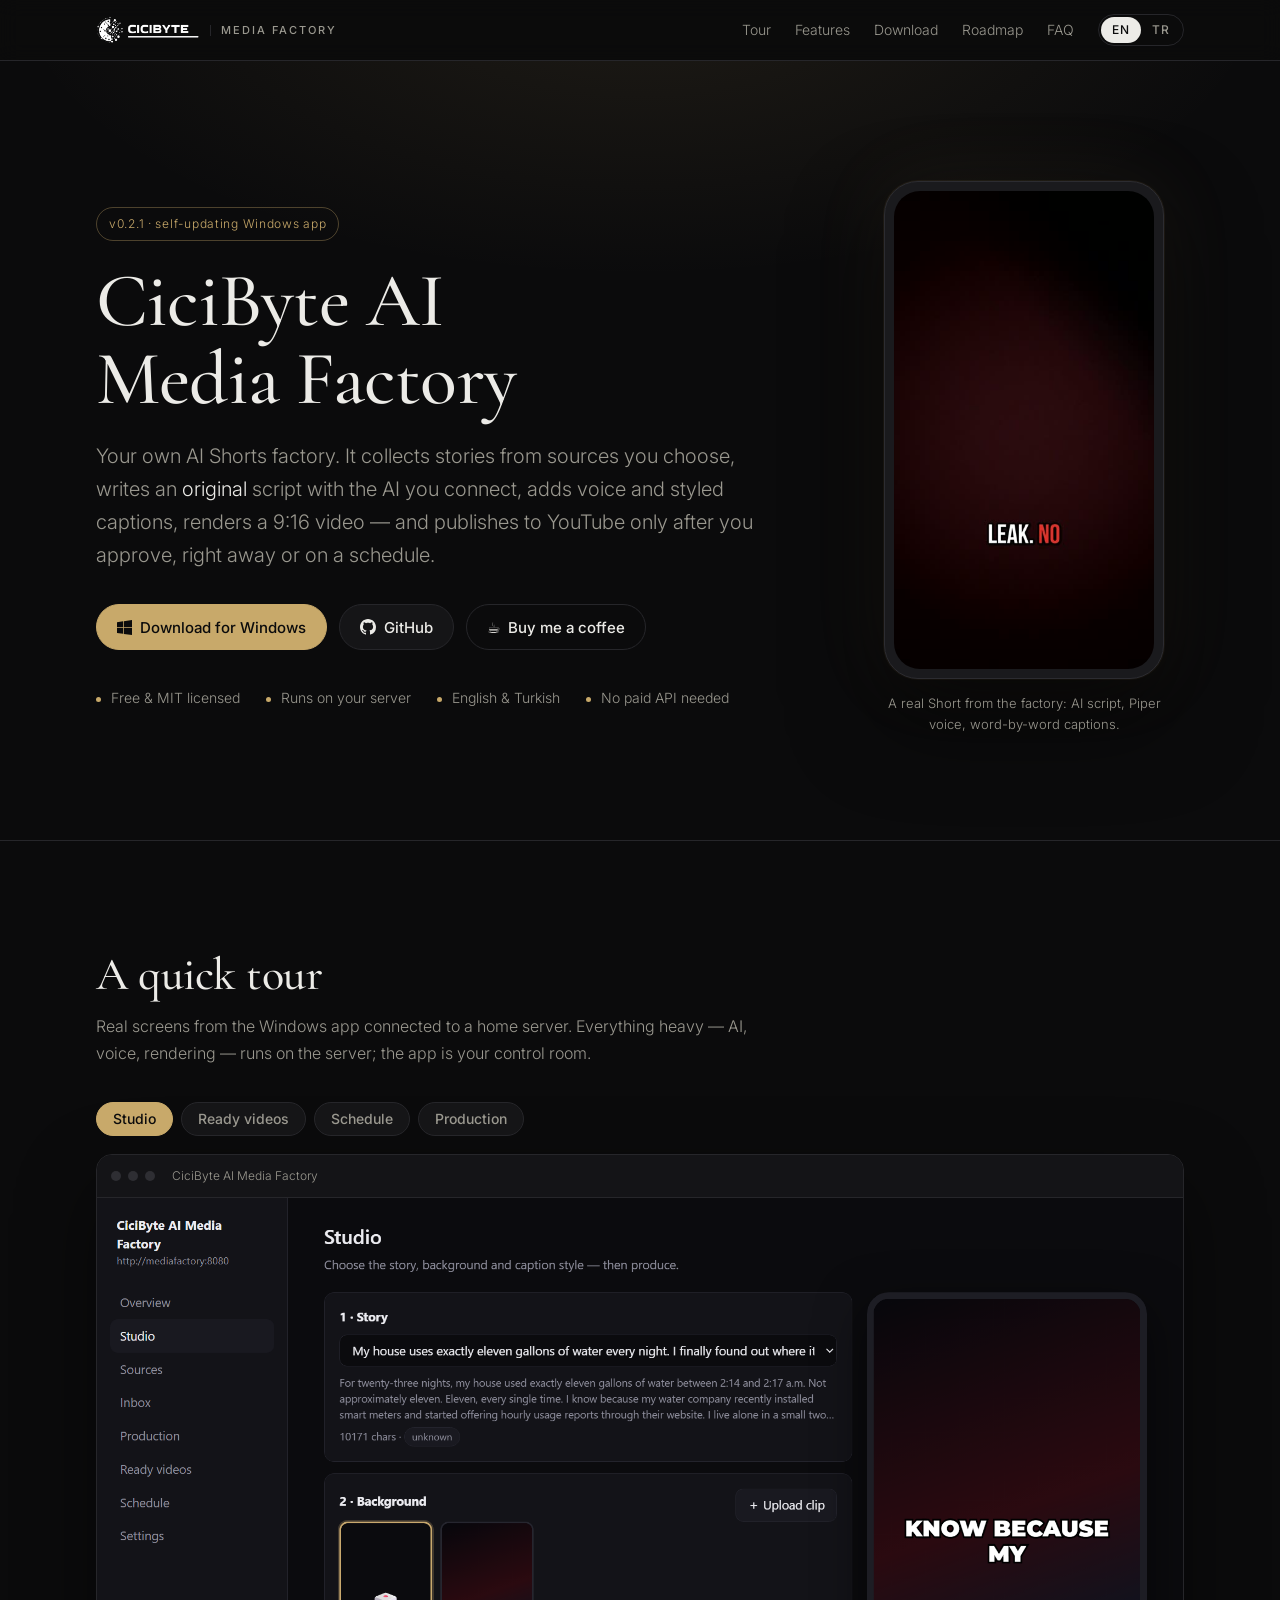
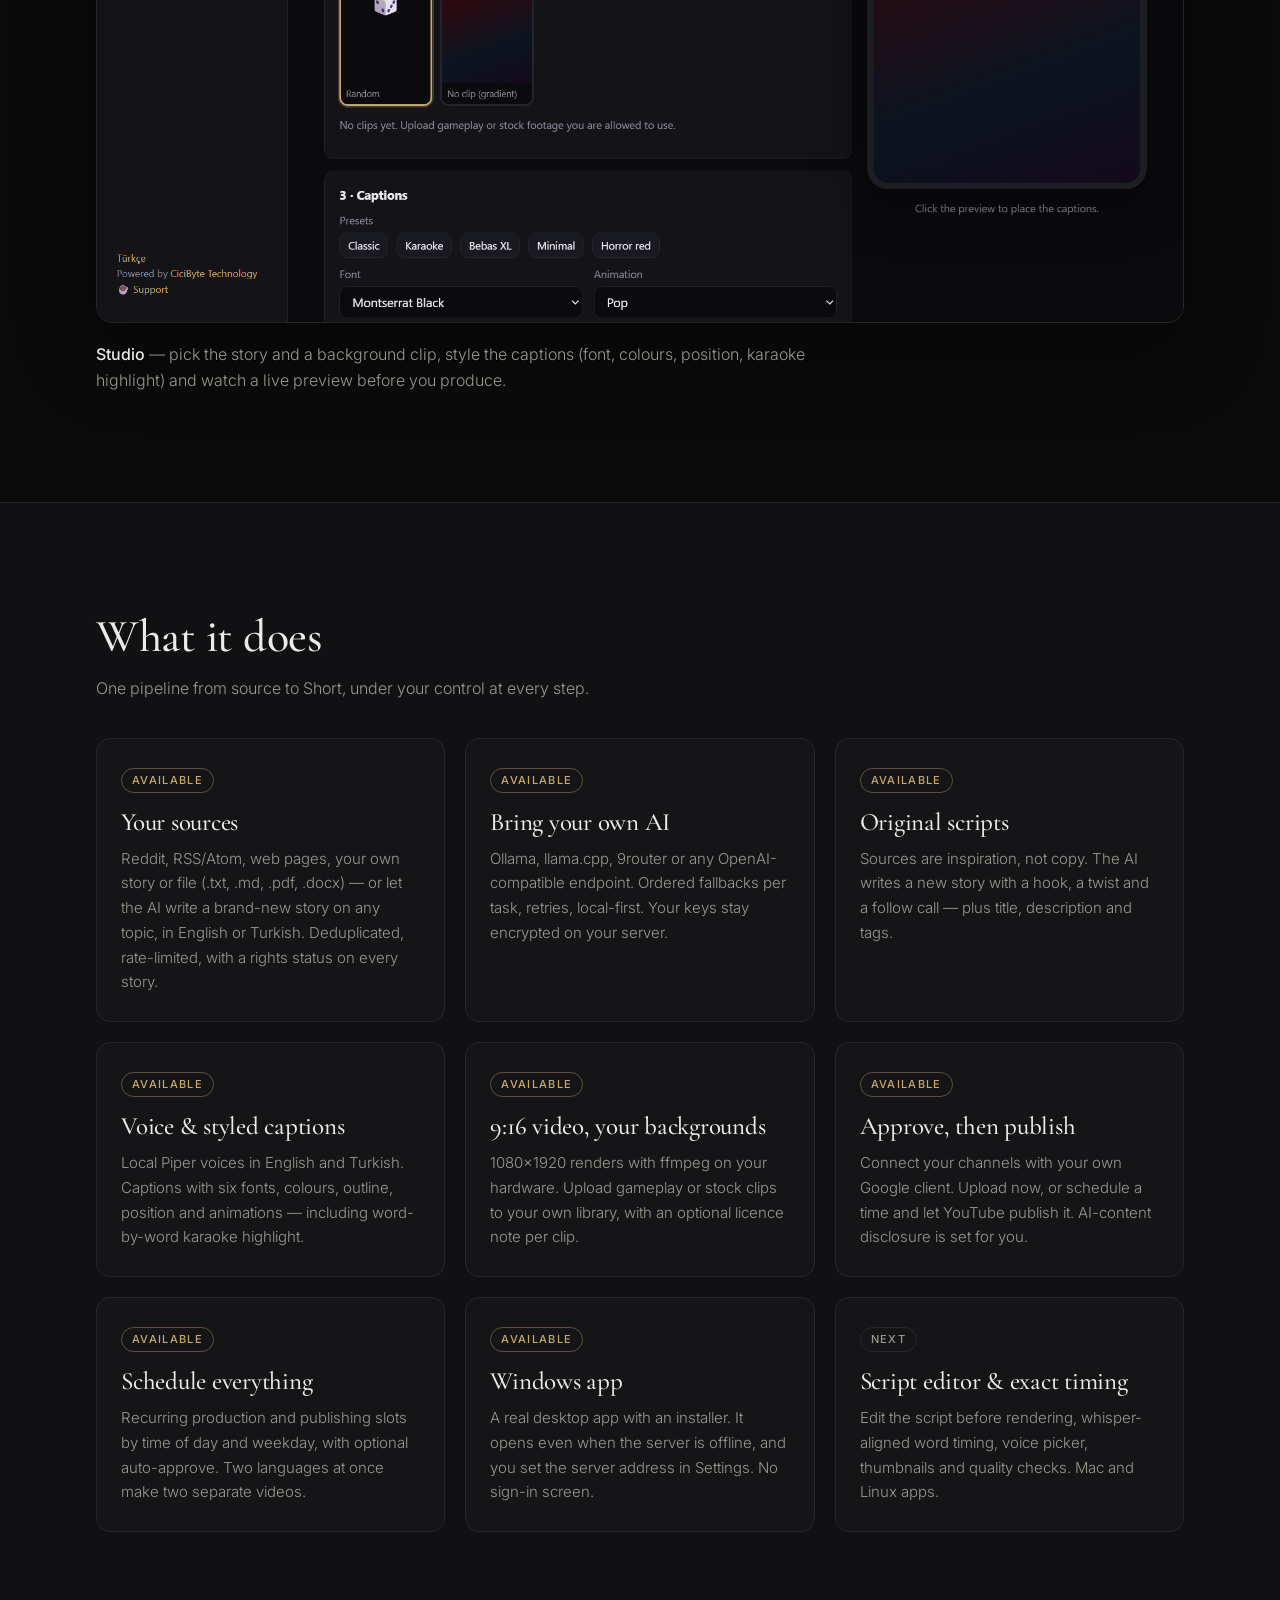
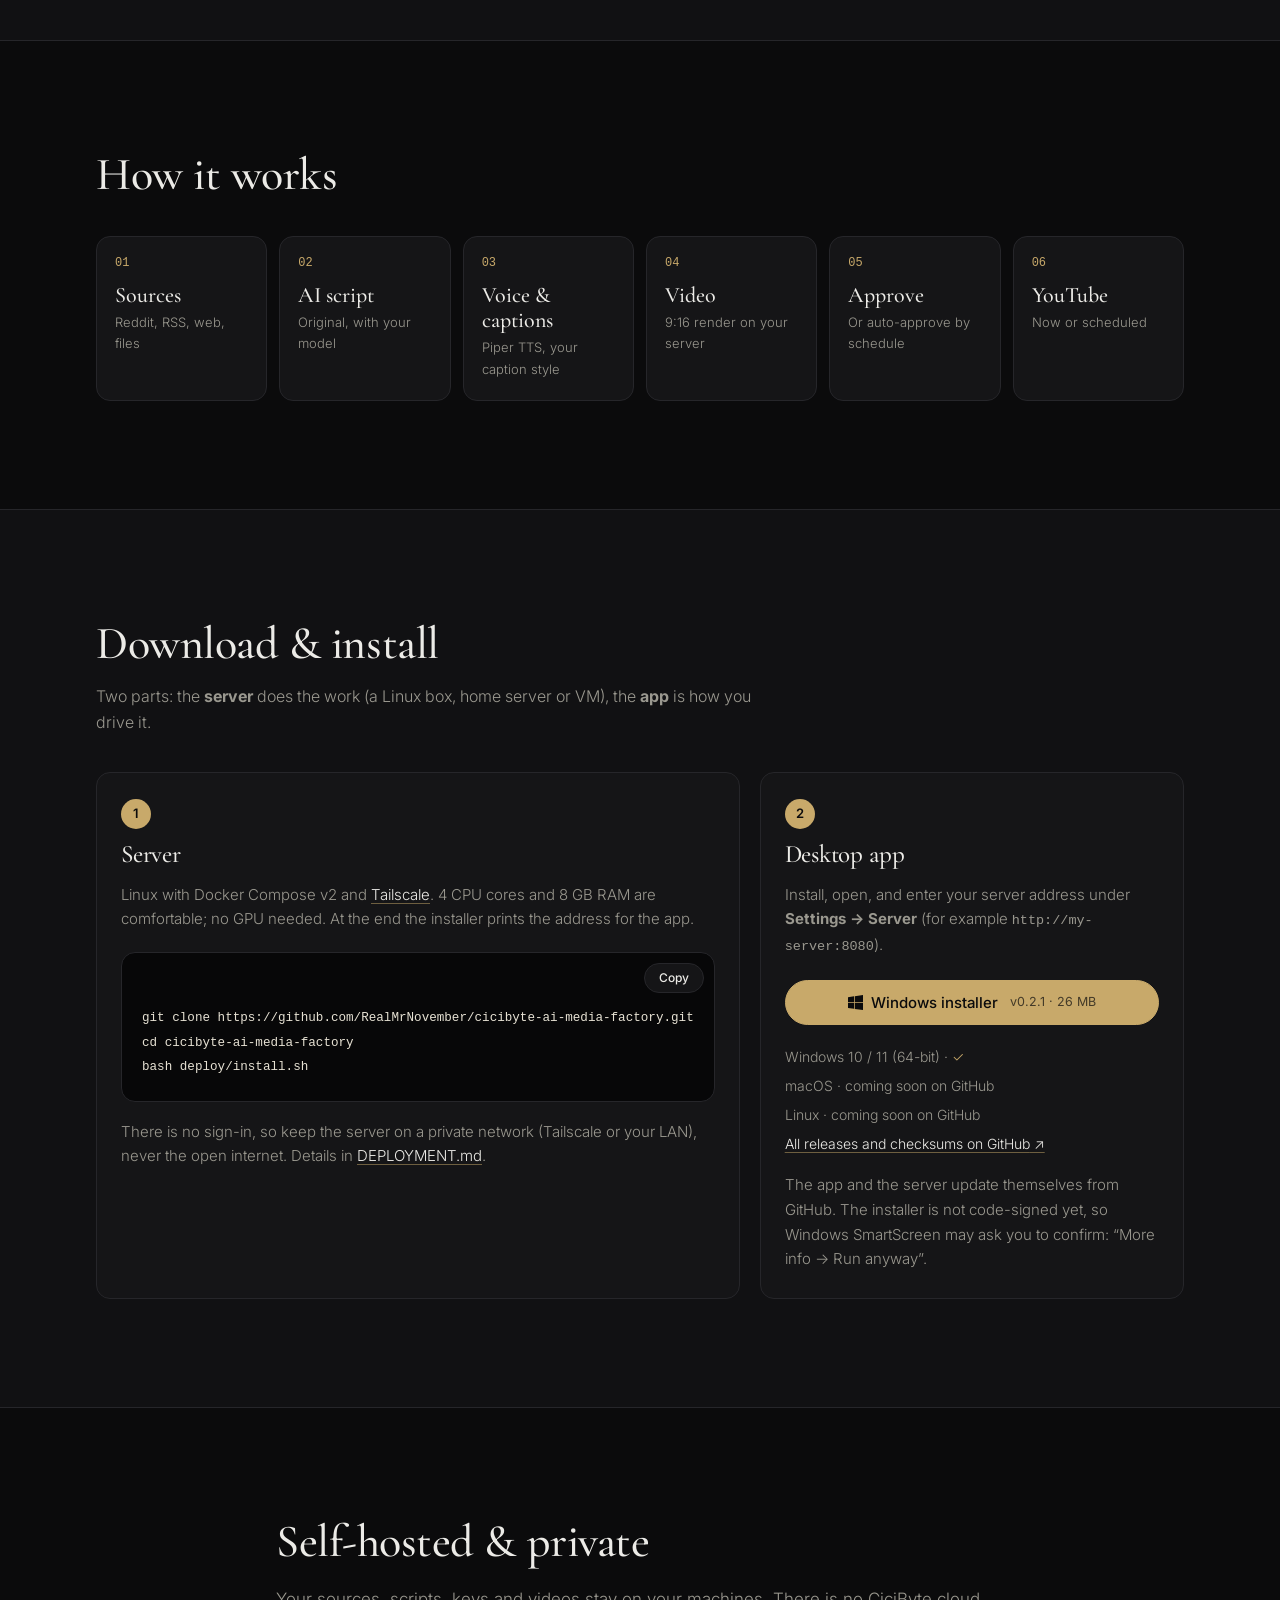
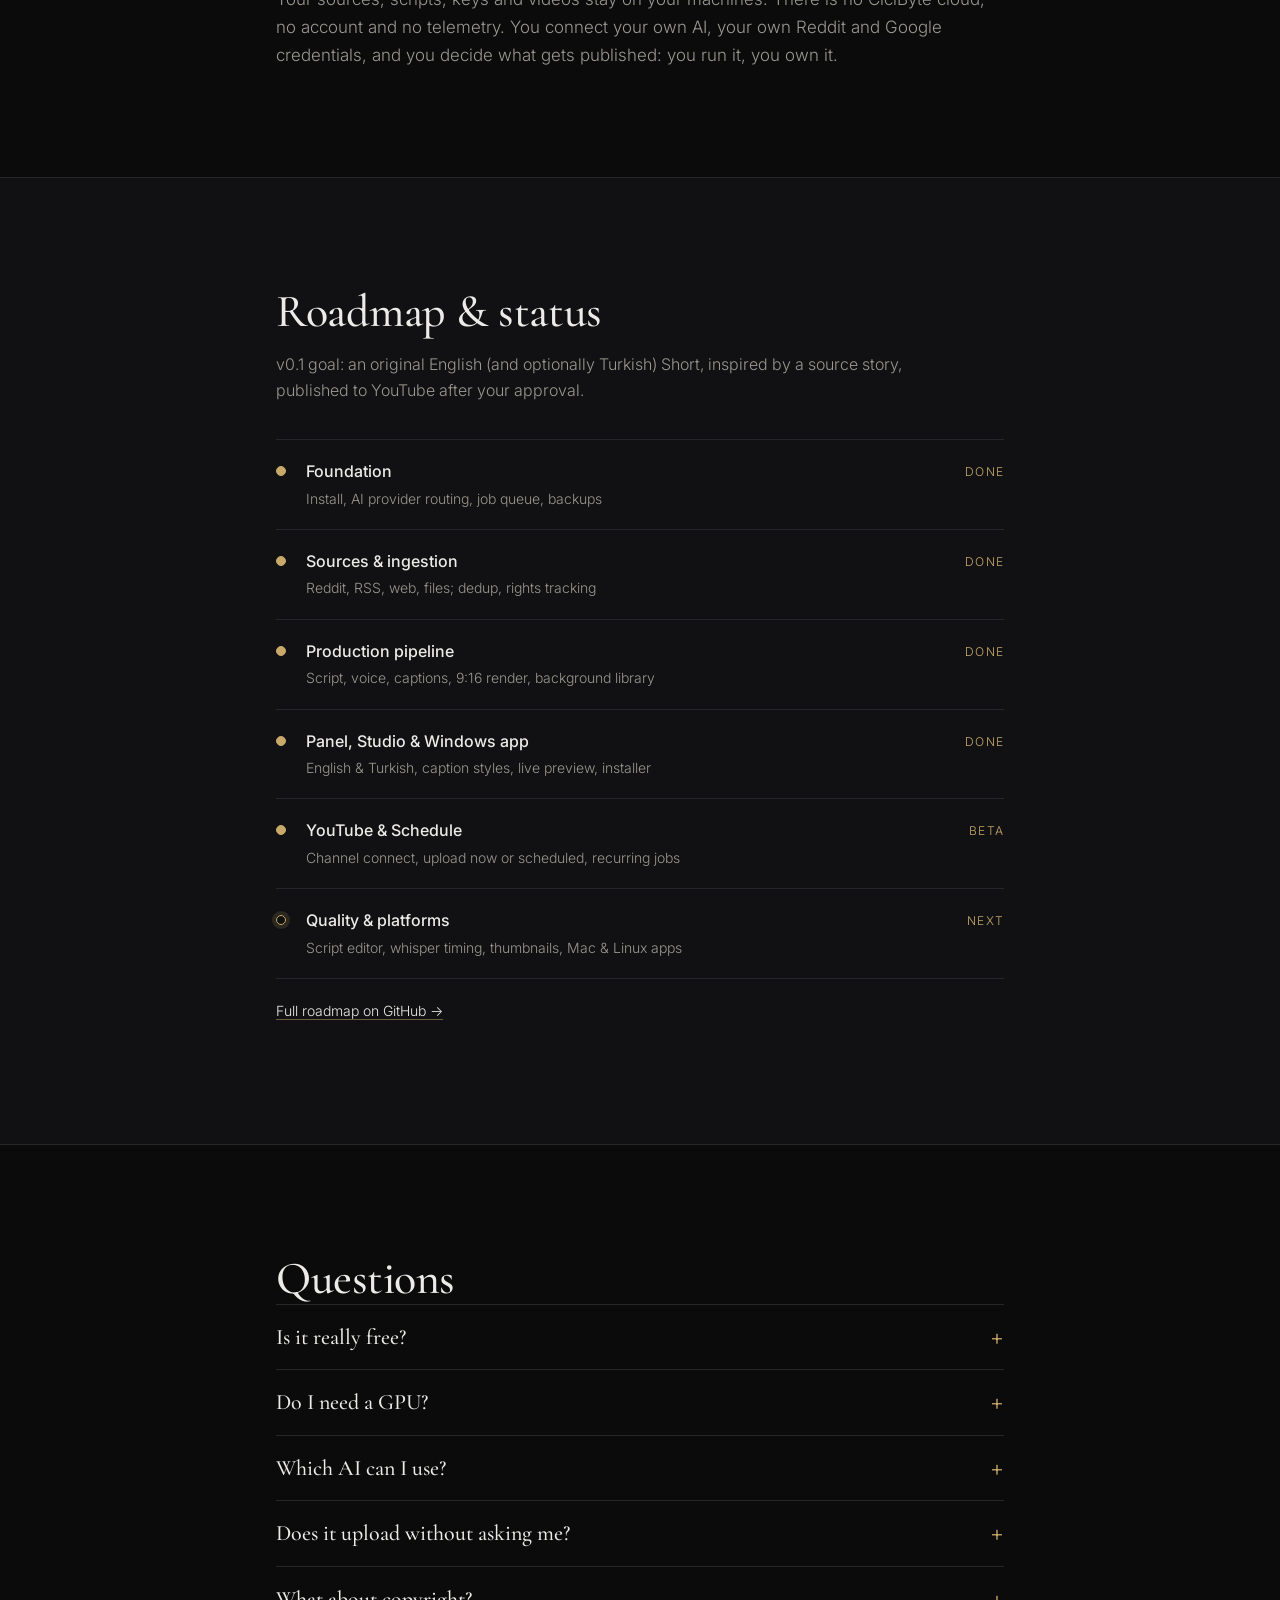
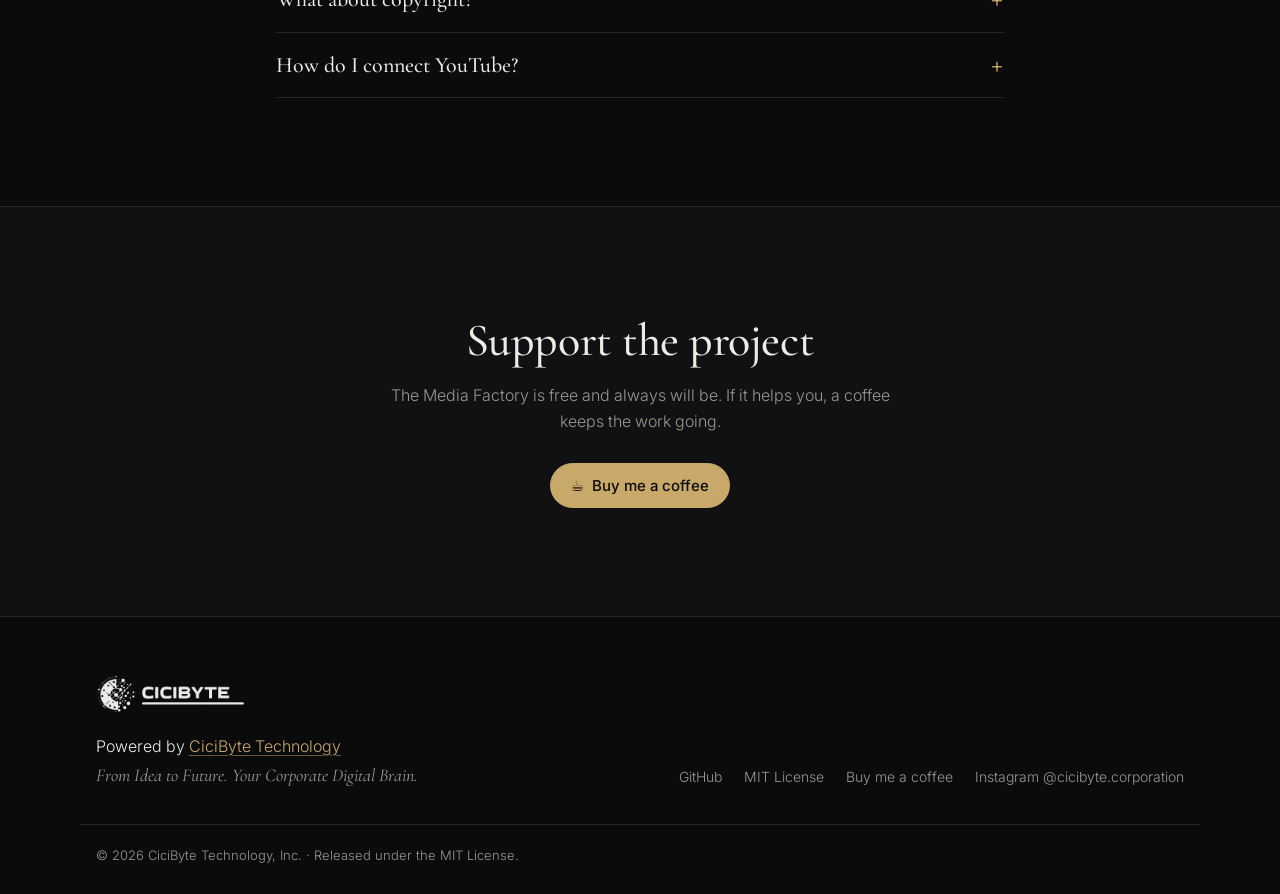
==== commit f05061f3: "docs: automatic updates and settings move; site download v0.2.1; update button tolerates app restart" ====
--- a/showroom/index.html
+++ b/showroom/index.html
@@ -46,7 +46,7 @@
     <div class="wrap hero-grid">
       <div>
         <p class="eyebrow">
-          <span class="pill"><span lang="en">v0.1 preview · Windows app available</span><span lang="tr">v0.1 önizleme · Windows uygulaması hazır</span></span>
+          <span class="pill"><span lang="en">v0.2.1 · self-updating Windows app</span><span lang="tr">v0.2.1 · kendini güncelleyen Windows uygulaması</span></span>
         </p>
         <h1>CiciByte AI Media&nbsp;Factory</h1>
         <p class="lead">
@@ -214,16 +214,17 @@
           <span class="step">2</span>
           <h3><span lang="en">Desktop app</span><span lang="tr">Masaüstü uygulaması</span></h3>
           <p><span lang="en">Install, open, and enter your server address under <b>Settings → Server</b> (for example <code>http://my-server:8080</code>).</span><span lang="tr">Kur, aç ve sunucu adresini <b>Ayarlar → Sunucu</b> kısmına yaz (ör. <code>http://sunucum:8080</code>).</span></p>
-          <a class="btn btn-primary btn-wide" href="downloads/CiciByteMediaFactory-Setup-0.1.0.exe" download>
+          <a class="btn btn-primary btn-wide" href="downloads/CiciByteMediaFactory-Setup-0.2.1.exe" download>
             <svg aria-hidden="true" viewBox="0 0 16 16" width="15" height="15"><path fill="currentColor" d="M0 2.3 6.5 1.4v6.2H0zm7.3-1L16 0v7.6H7.3zM0 8.4h6.5v6.3L0 13.8zm7.3 0H16V16l-8.7-1.2z"/></svg>
-            <span lang="en">Windows installer</span><span lang="tr">Windows kurulumu</span> <small>v0.1.0 · 26 MB</small>
+            <span lang="en">Windows installer</span><span lang="tr">Windows kurulumu</span> <small>v0.2.1 · 26 MB</small>
           </a>
           <ul class="platforms">
             <li><span lang="en">Windows 10 / 11 (64-bit)</span><span lang="tr">Windows 10 / 11 (64 bit)</span> · <span class="ok">✓</span></li>
             <li>macOS · <span lang="en">coming soon on GitHub</span><span lang="tr">yakında GitHub'da</span></li>
             <li>Linux · <span lang="en">coming soon on GitHub</span><span lang="tr">yakında GitHub'da</span></li>
+            <li><a href="https://github.com/RealMrNovember/cicibyte-ai-media-factory/releases" target="_blank" rel="noopener"><span lang="en">All releases and checksums on GitHub</span><span lang="tr">Tüm sürümler ve SHA-256 özetleri GitHub'da</span> ↗</a></li>
           </ul>
-          <p class="note"><span lang="en">The installer is not code-signed yet, so Windows SmartScreen may ask you to confirm: “More info → Run anyway”.</span><span lang="tr">Kurulum dosyası henüz imzalı değil; Windows SmartScreen onay isteyebilir: “Ek bilgi → Yine de çalıştır”.</span></p>
+          <p class="note"><span lang="en">The app and the server update themselves from GitHub. The installer is not code-signed yet, so Windows SmartScreen may ask you to confirm: “More info → Run anyway”.</span><span lang="tr">Uygulama ve sunucu kendilerini GitHub'dan günceller. Kurulum dosyası henüz imzalı değil; Windows SmartScreen onay isteyebilir: “Ek bilgi → Yine de çalıştır”.</span></p>
         </article>
       </div>
     </div>
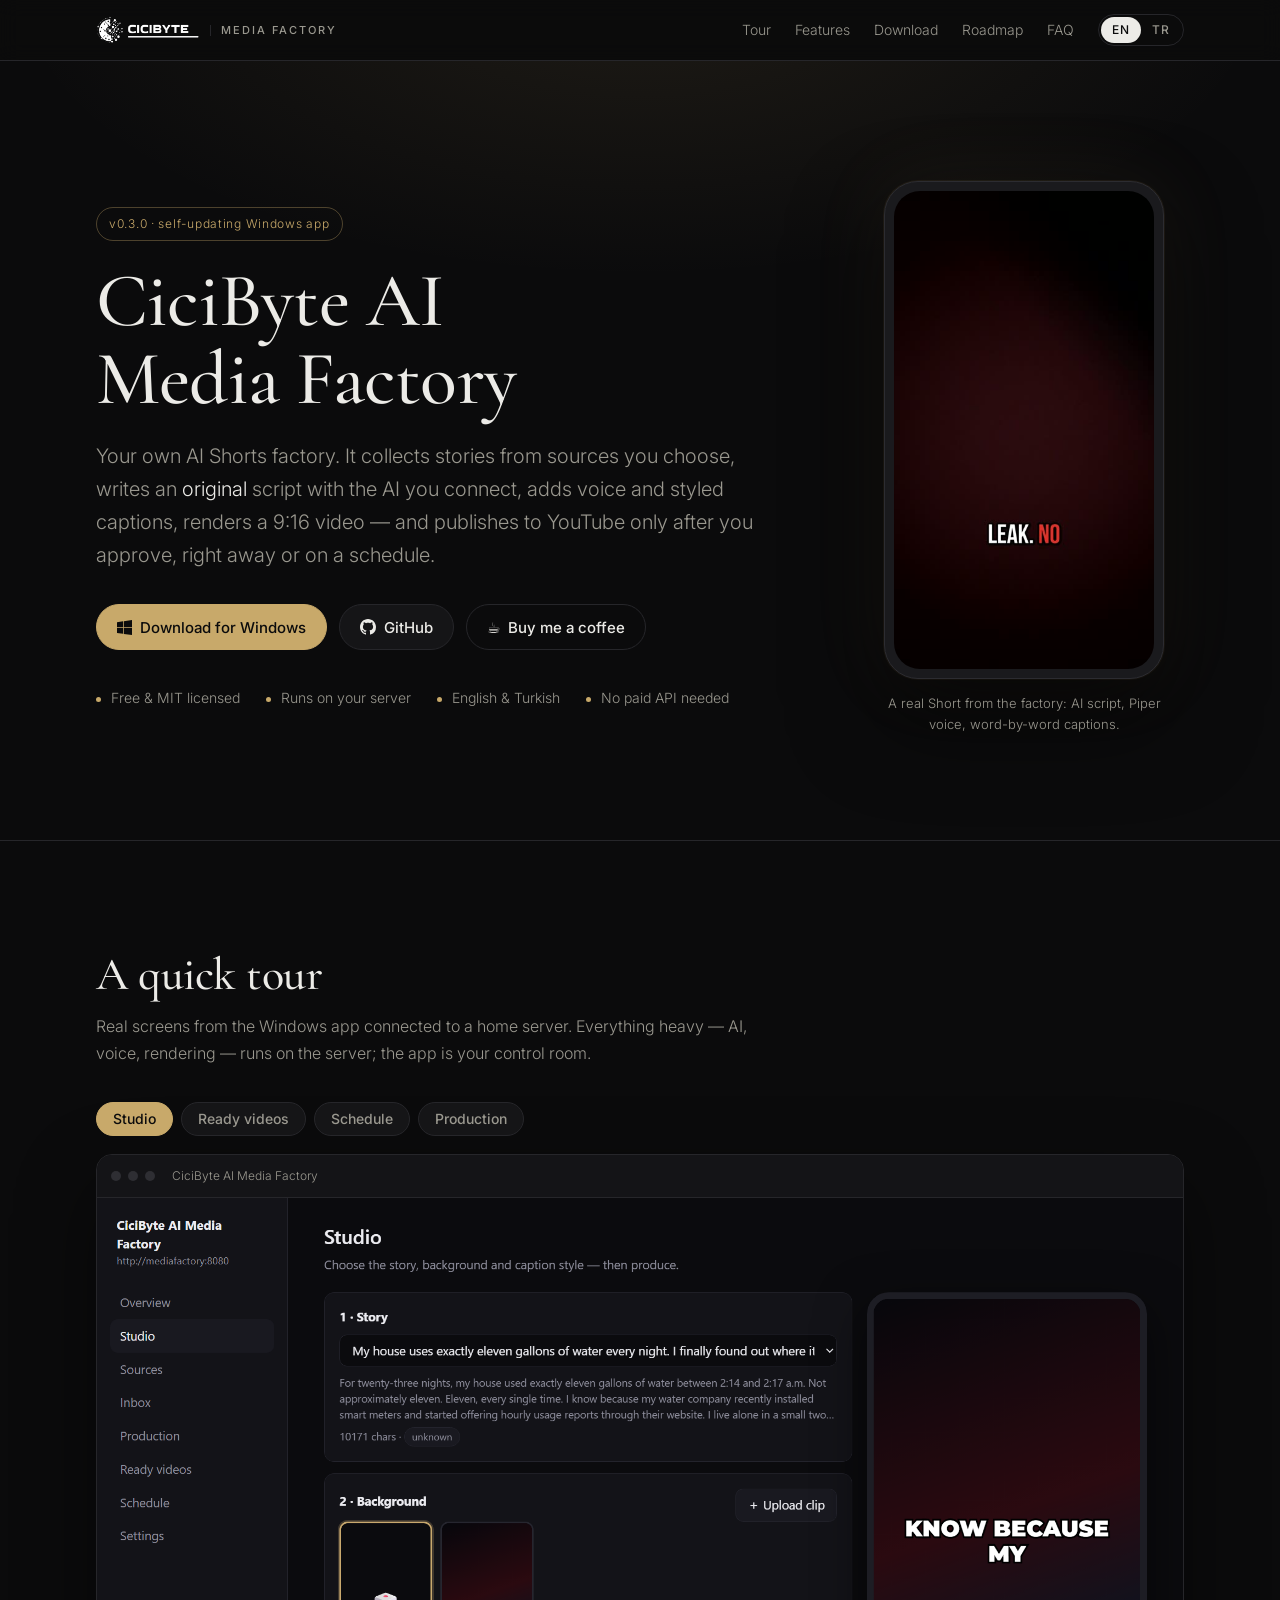
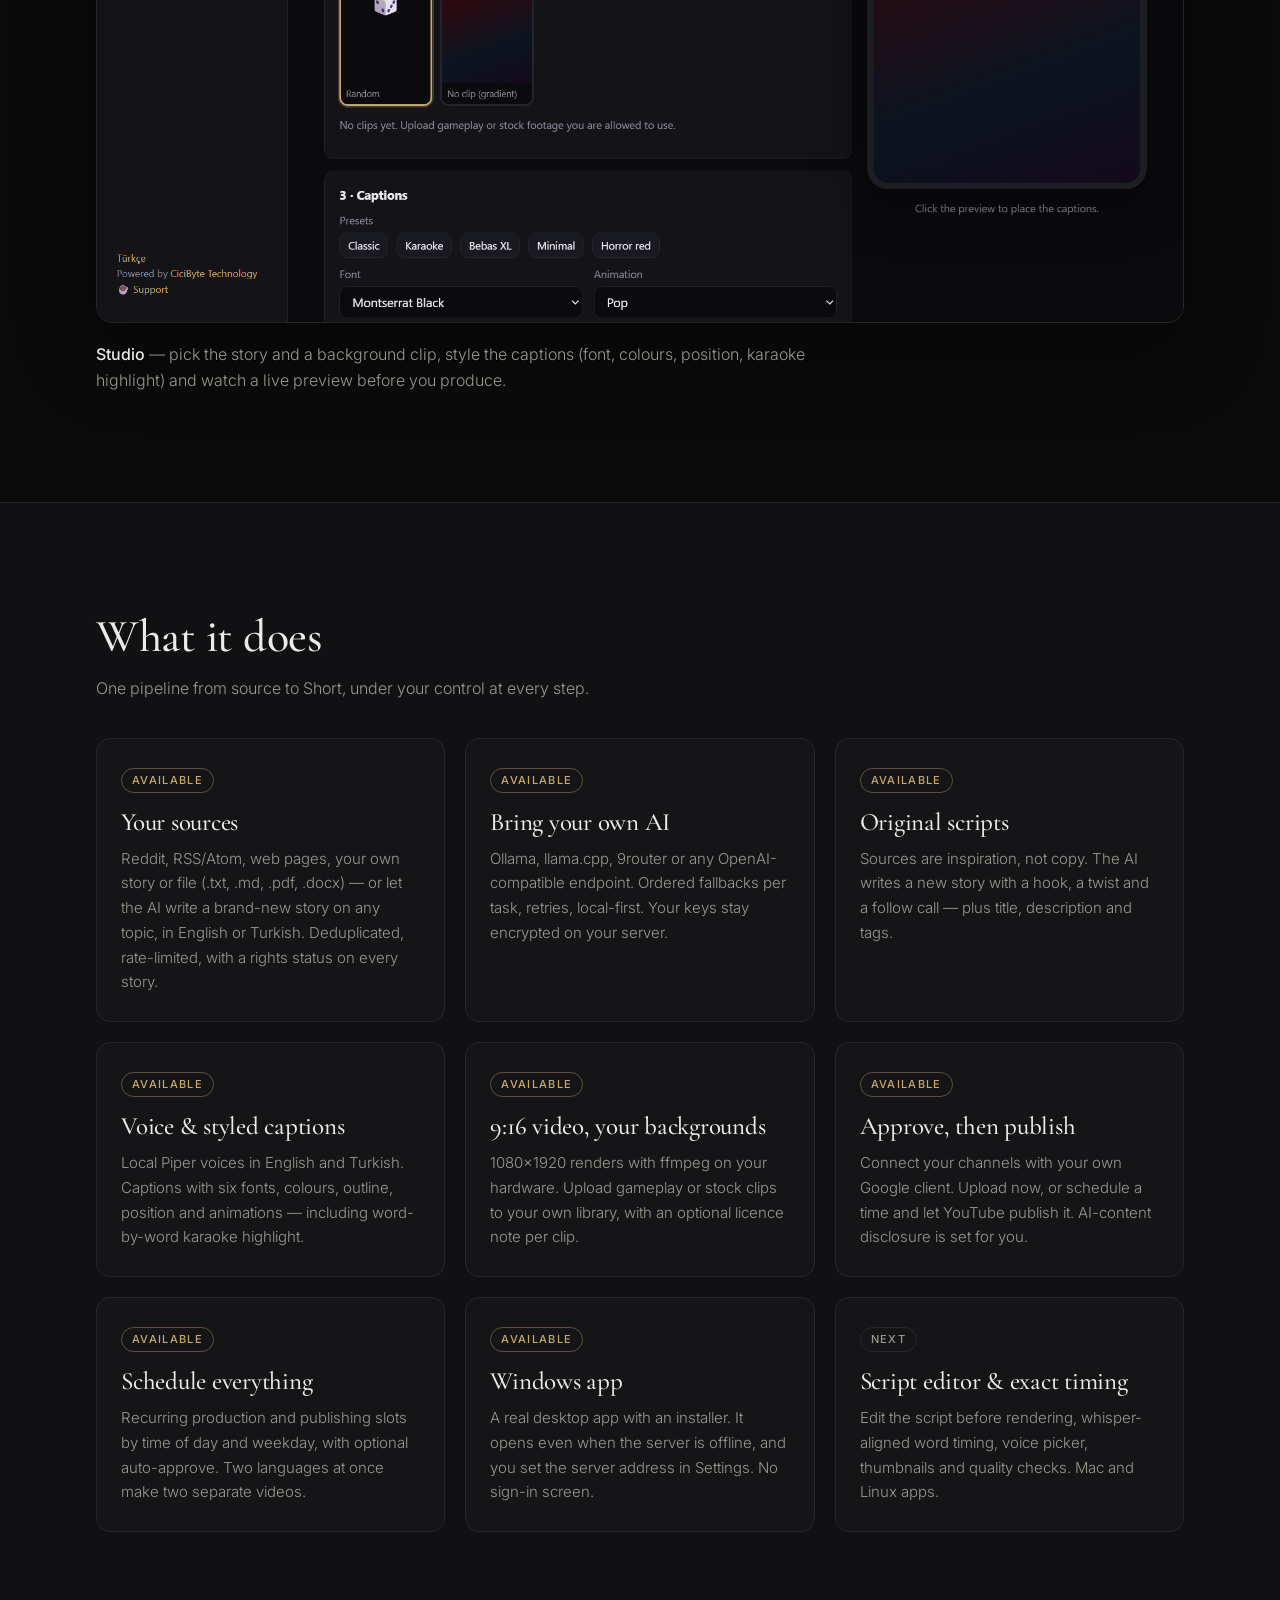
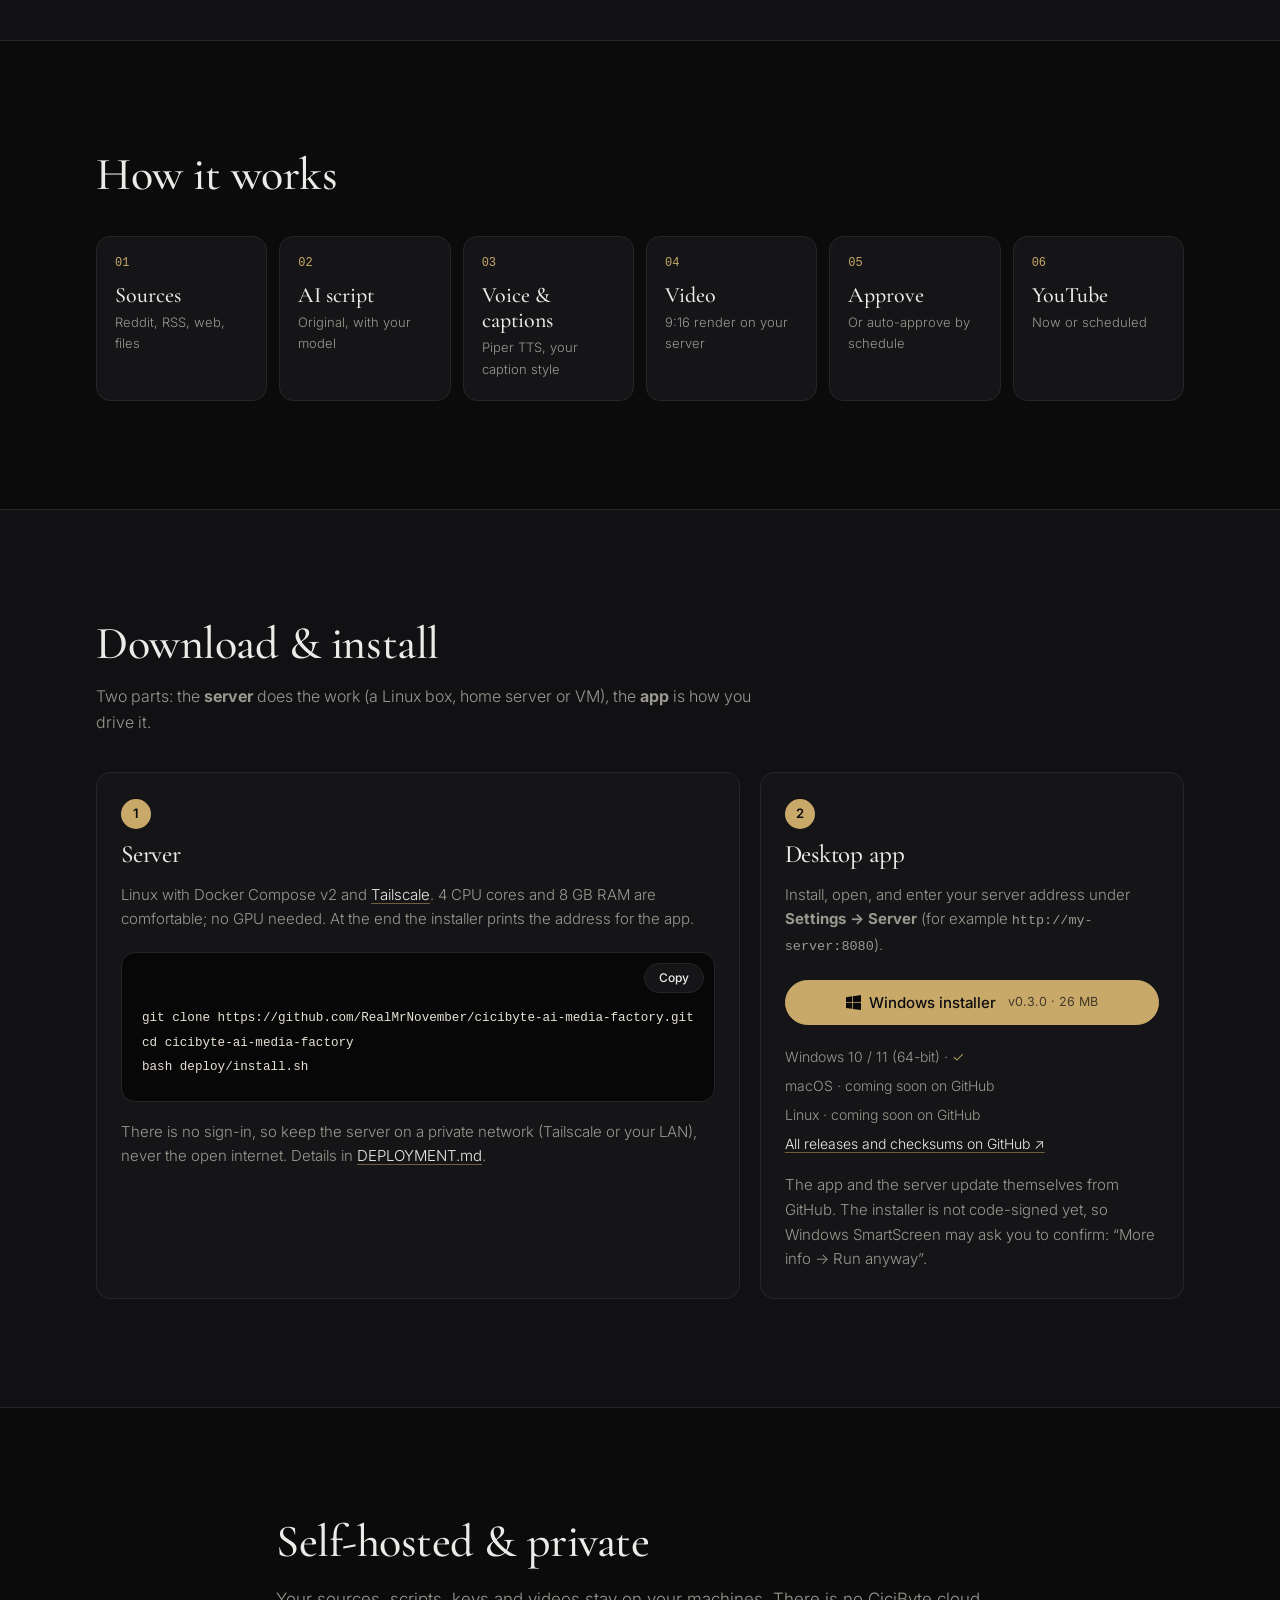
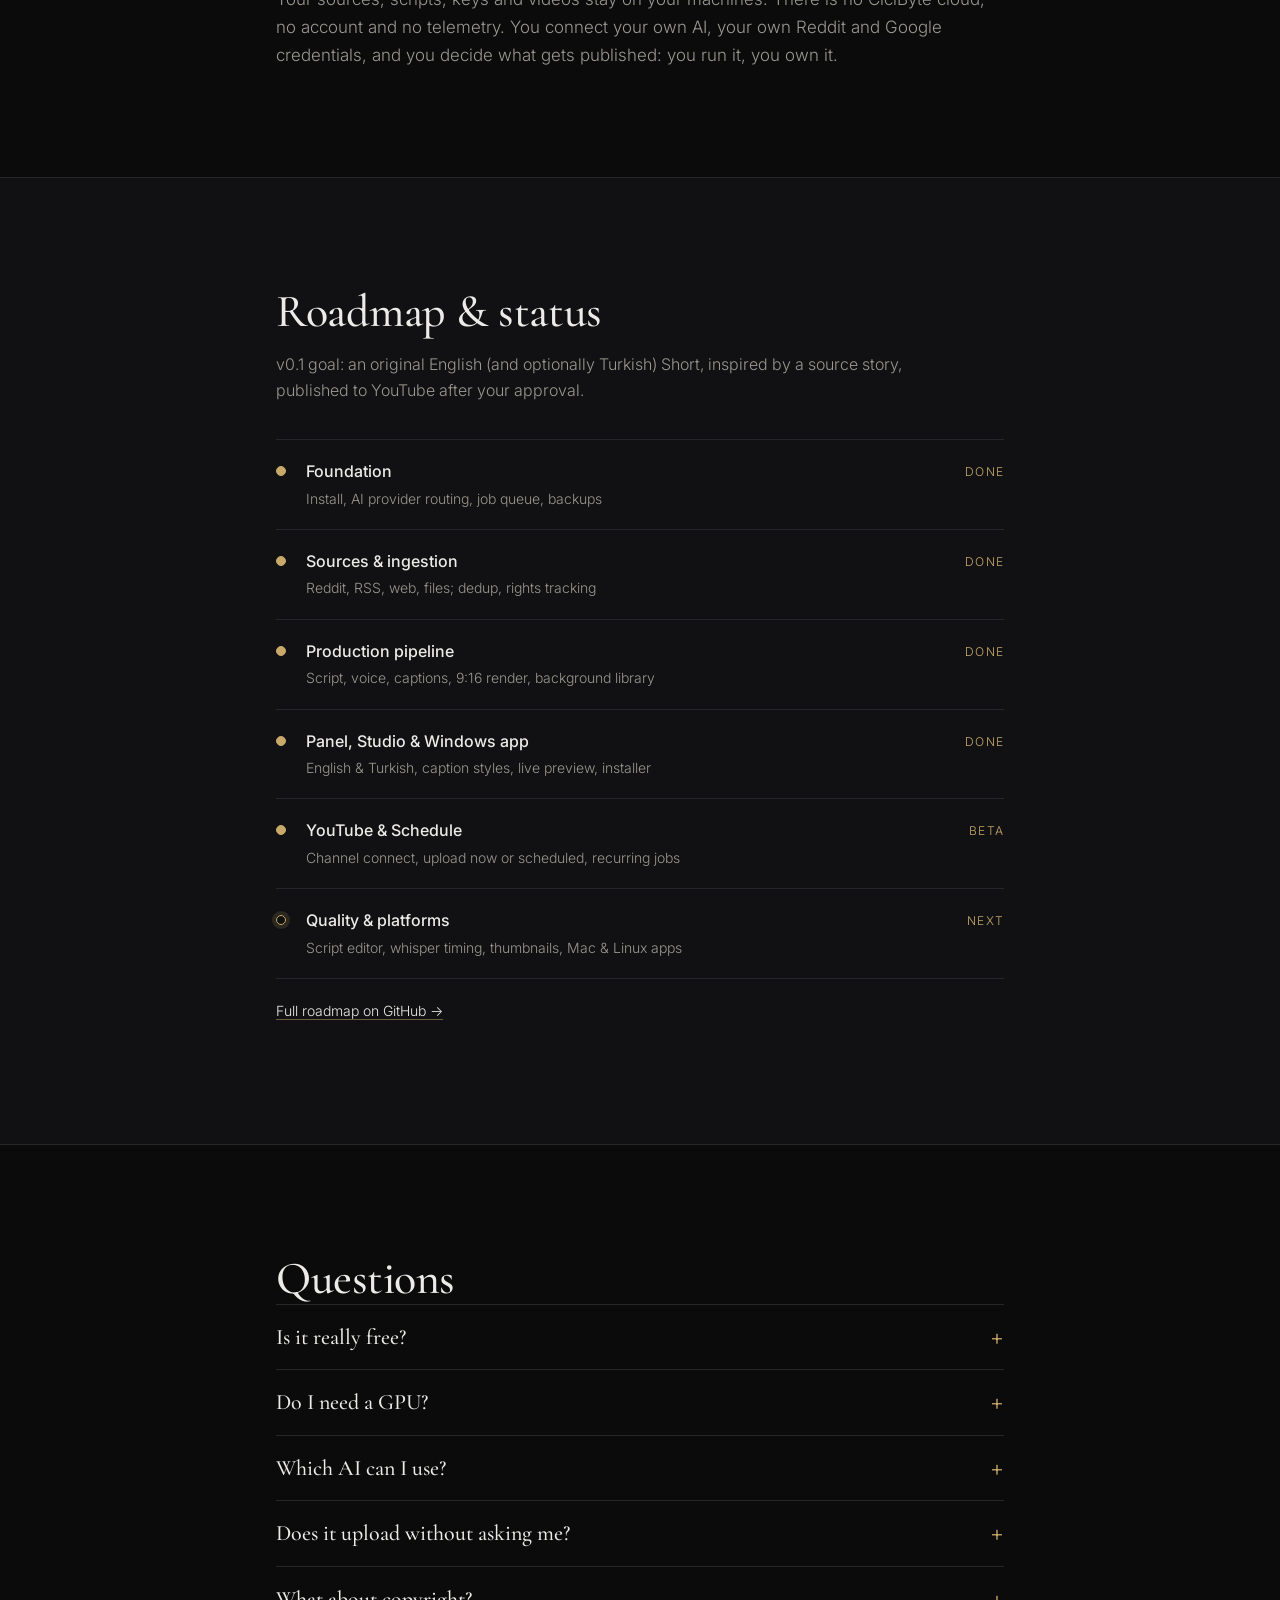
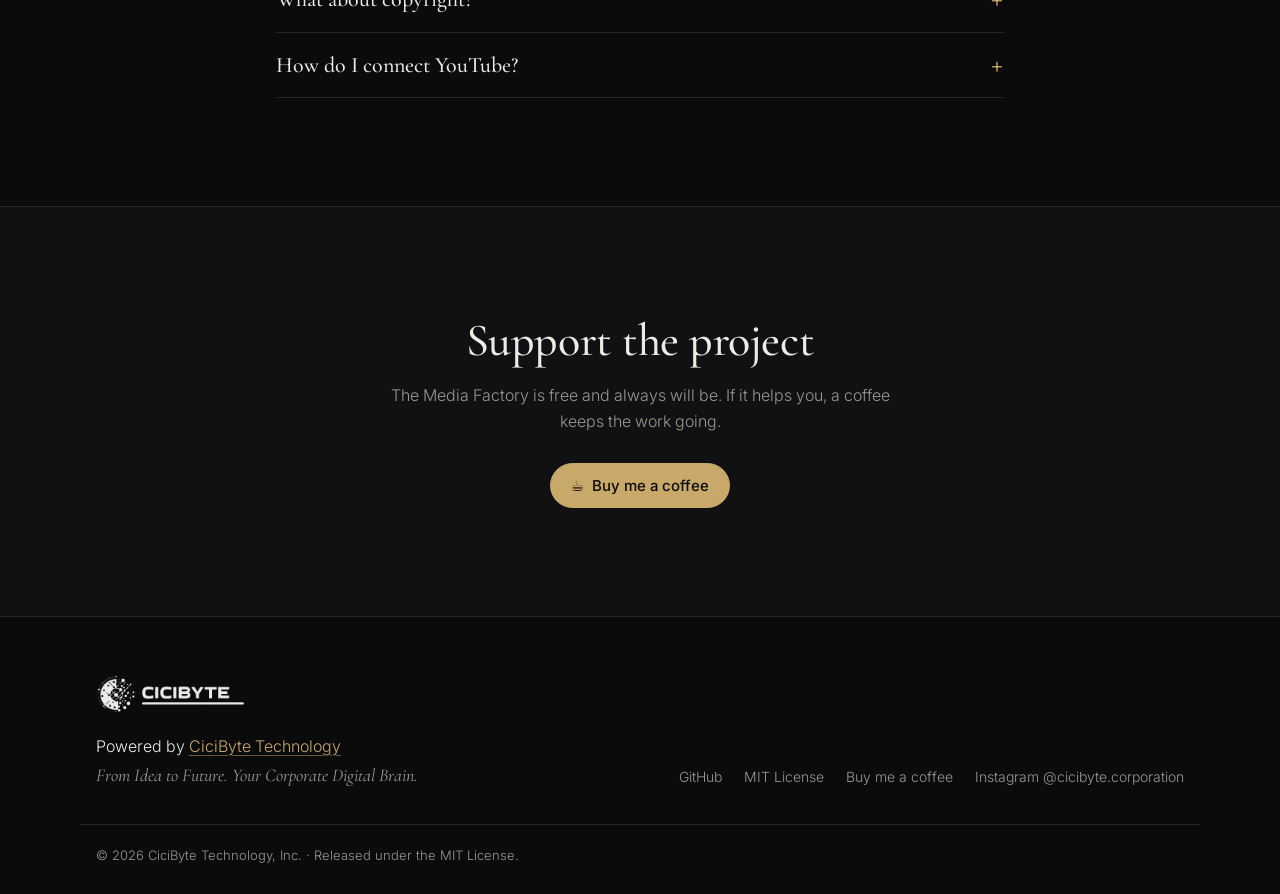
==== commit 598782ca: "showroom: download button follows the latest GitHub release (v0.3.0)" ====
--- a/showroom/index.html
+++ b/showroom/index.html
@@ -46,7 +46,7 @@
     <div class="wrap hero-grid">
       <div>
         <p class="eyebrow">
-          <span class="pill"><span lang="en">v0.2.1 · self-updating Windows app</span><span lang="tr">v0.2.1 · kendini güncelleyen Windows uygulaması</span></span>
+          <span class="pill"><span lang="en"><span data-mf-version>v0.3.0</span> · self-updating Windows app</span><span lang="tr"><span data-mf-version>v0.3.0</span> · kendini güncelleyen Windows uygulaması</span></span>
         </p>
         <h1>CiciByte AI Media&nbsp;Factory</h1>
         <p class="lead">
@@ -214,9 +214,9 @@
           <span class="step">2</span>
           <h3><span lang="en">Desktop app</span><span lang="tr">Masaüstü uygulaması</span></h3>
           <p><span lang="en">Install, open, and enter your server address under <b>Settings → Server</b> (for example <code>http://my-server:8080</code>).</span><span lang="tr">Kur, aç ve sunucu adresini <b>Ayarlar → Sunucu</b> kısmına yaz (ör. <code>http://sunucum:8080</code>).</span></p>
-          <a class="btn btn-primary btn-wide" href="downloads/CiciByteMediaFactory-Setup-0.2.1.exe" download>
+          <a class="btn btn-primary btn-wide" href="downloads/CiciByteMediaFactory-Setup-0.3.0.exe" download data-mf-download>
             <svg aria-hidden="true" viewBox="0 0 16 16" width="15" height="15"><path fill="currentColor" d="M0 2.3 6.5 1.4v6.2H0zm7.3-1L16 0v7.6H7.3zM0 8.4h6.5v6.3L0 13.8zm7.3 0H16V16l-8.7-1.2z"/></svg>
-            <span lang="en">Windows installer</span><span lang="tr">Windows kurulumu</span> <small>v0.2.1 · 26 MB</small>
+            <span lang="en">Windows installer</span><span lang="tr">Windows kurulumu</span> <small><span data-mf-version>v0.3.0</span> · <span data-mf-size>26 MB</span></small>
           </a>
           <ul class="platforms">
             <li><span lang="en">Windows 10 / 11 (64-bit)</span><span lang="tr">Windows 10 / 11 (64 bit)</span> · <span class="ok">✓</span></li>
@@ -327,6 +327,6 @@
   </div>
 </footer>
 
-<script src="script.js?v=2" defer></script>
+<script src="script.js?v=3" defer></script>
 </body>
 </html>
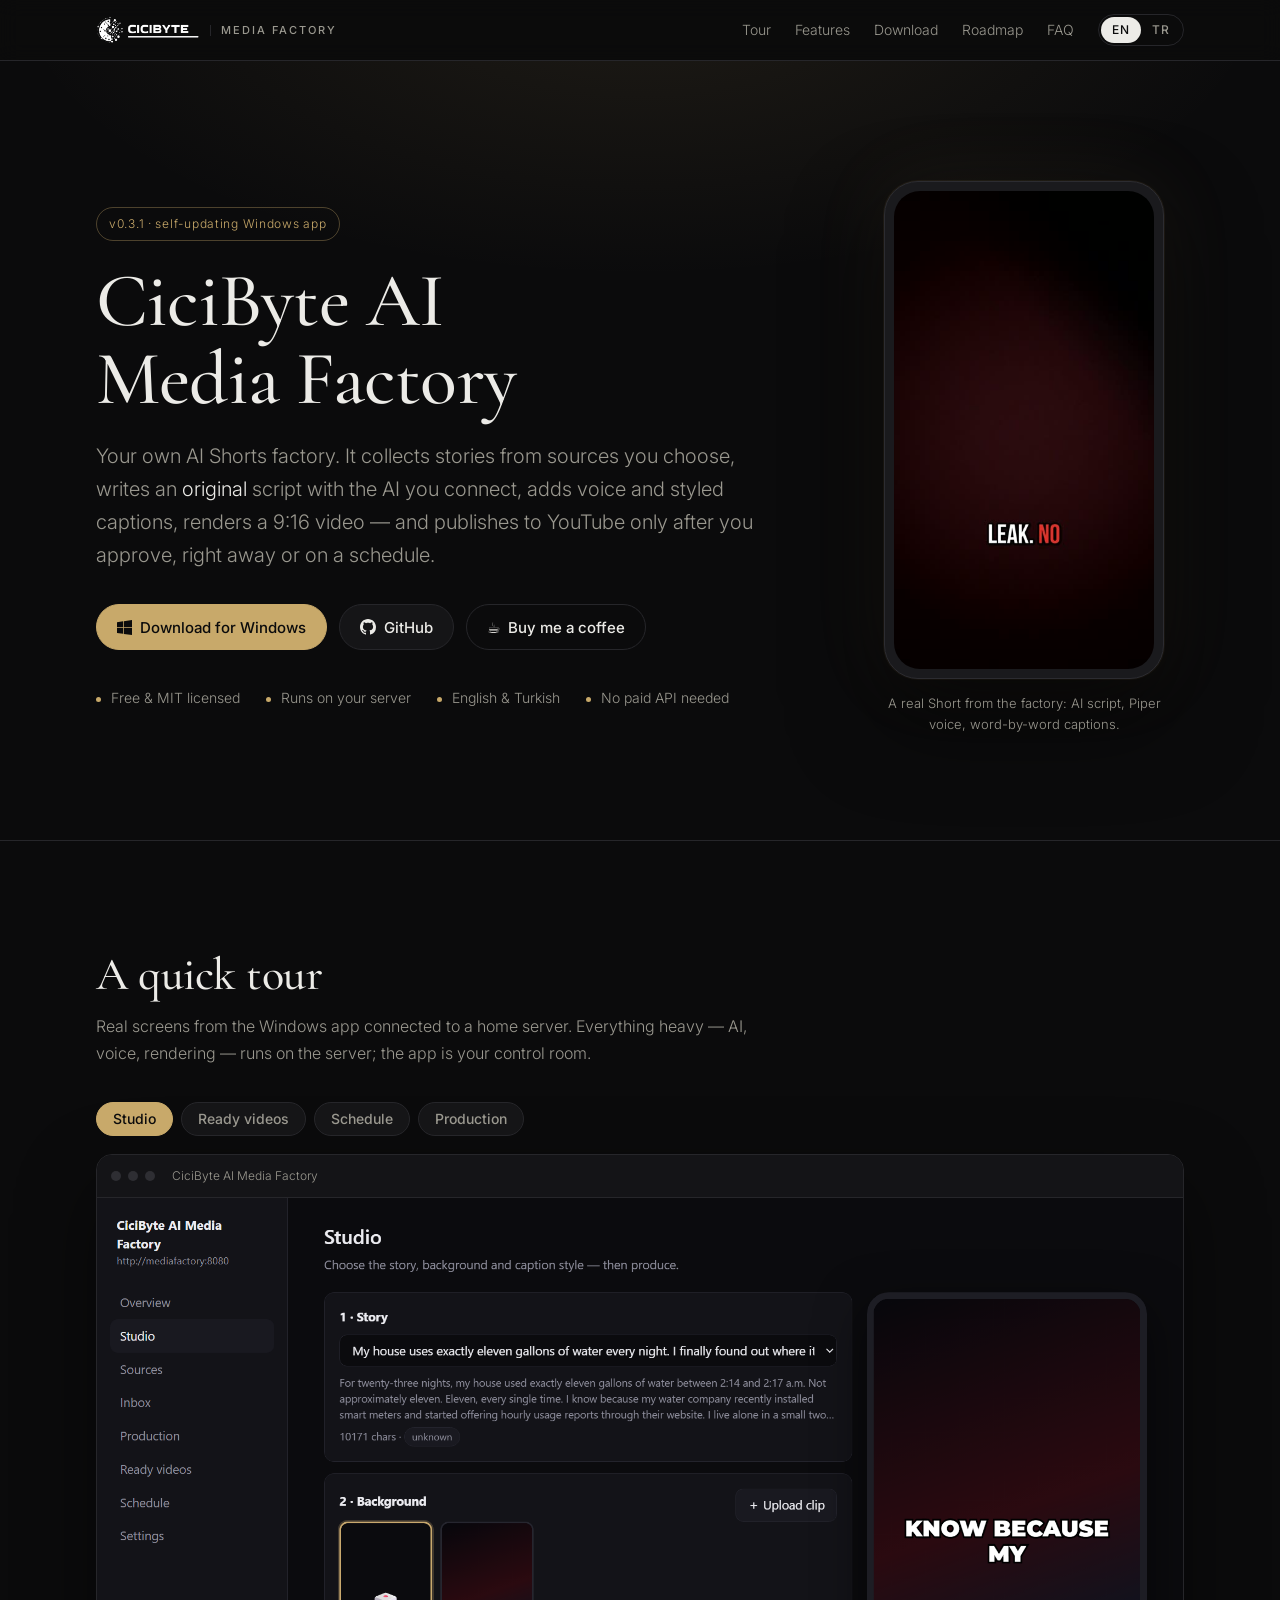
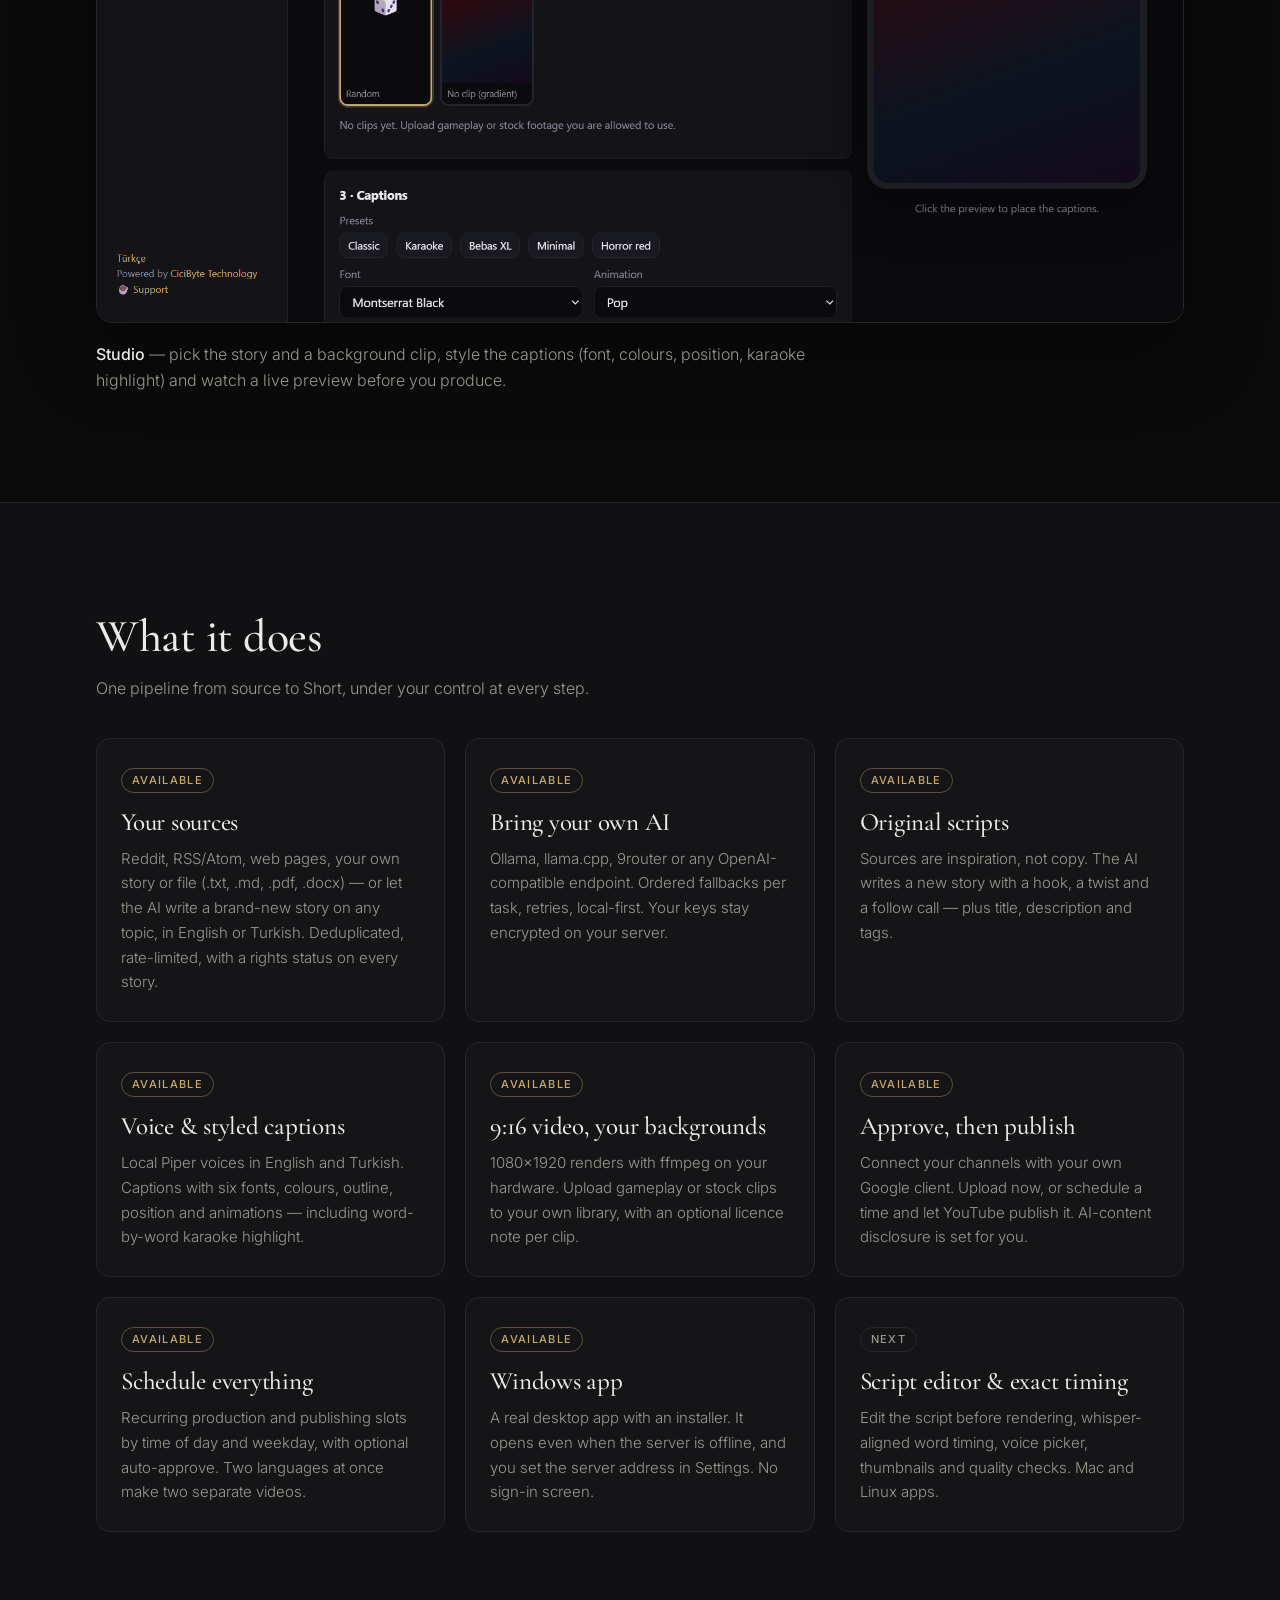
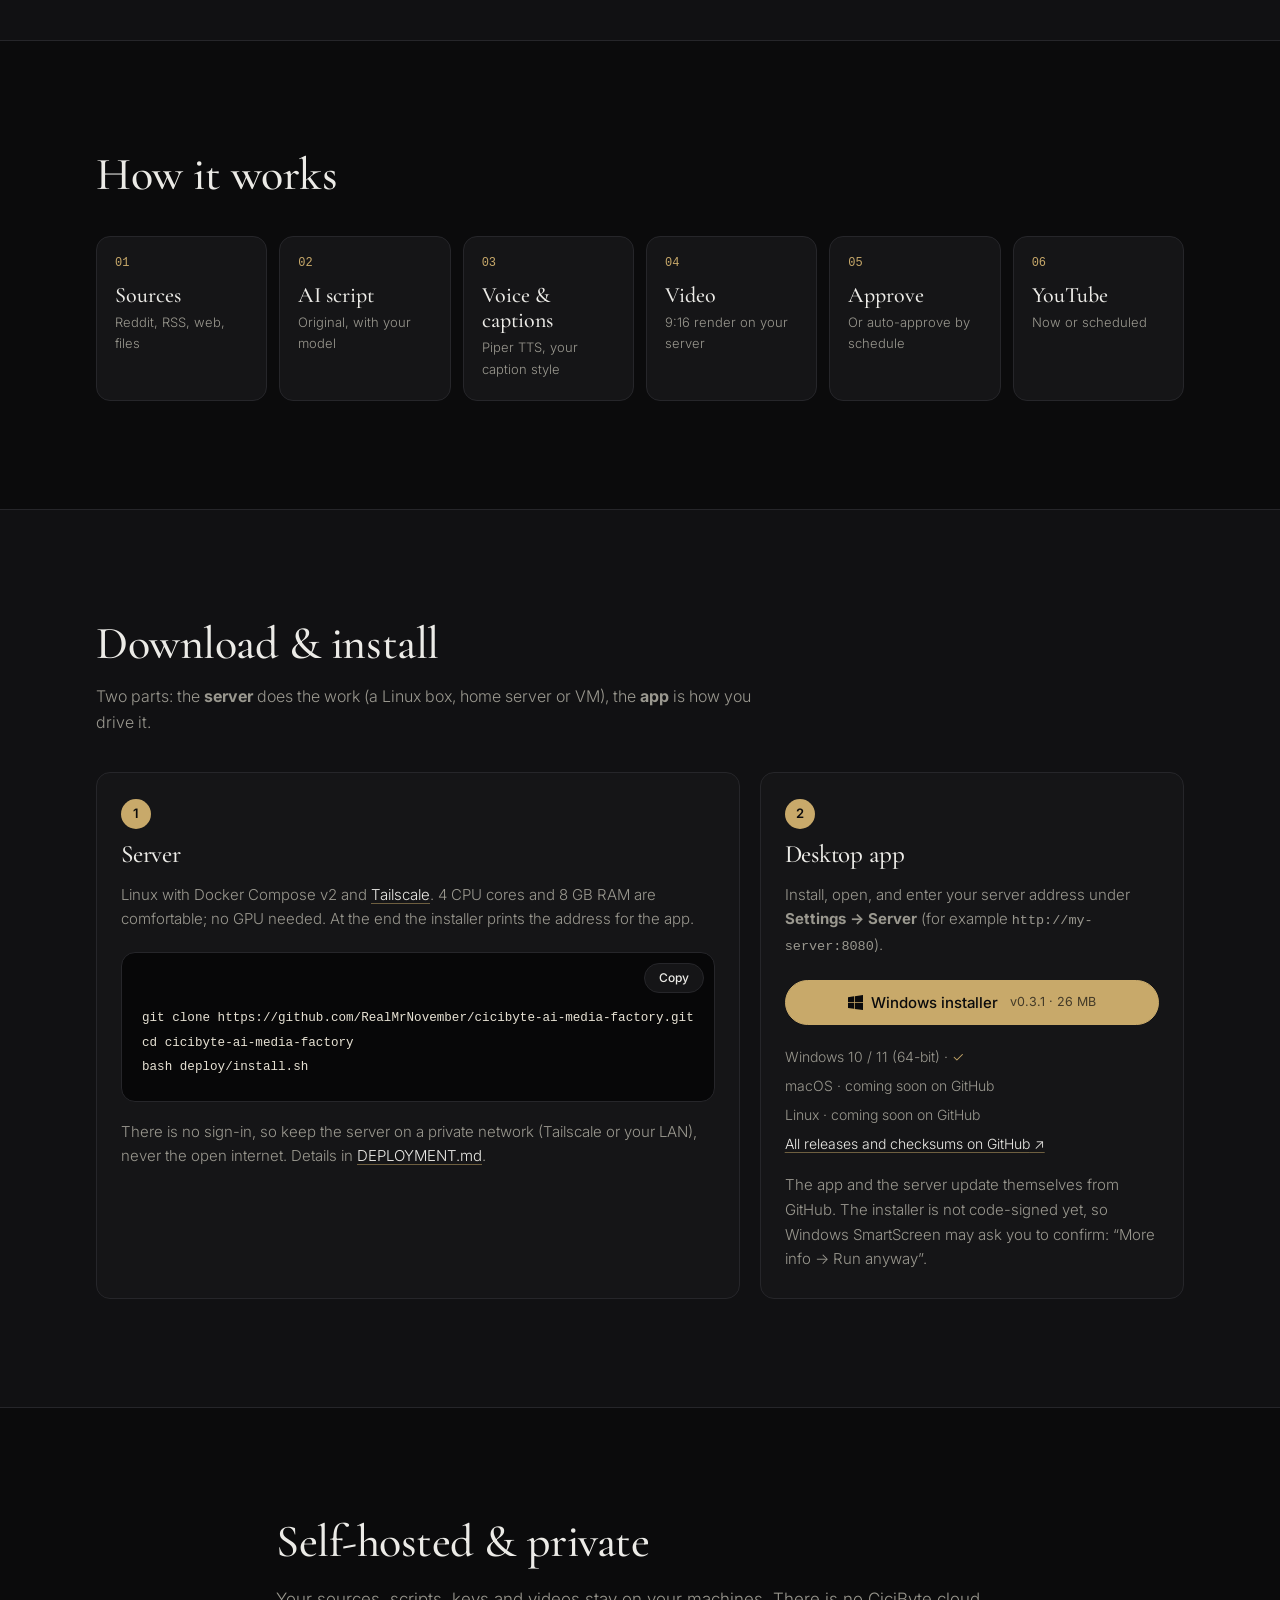
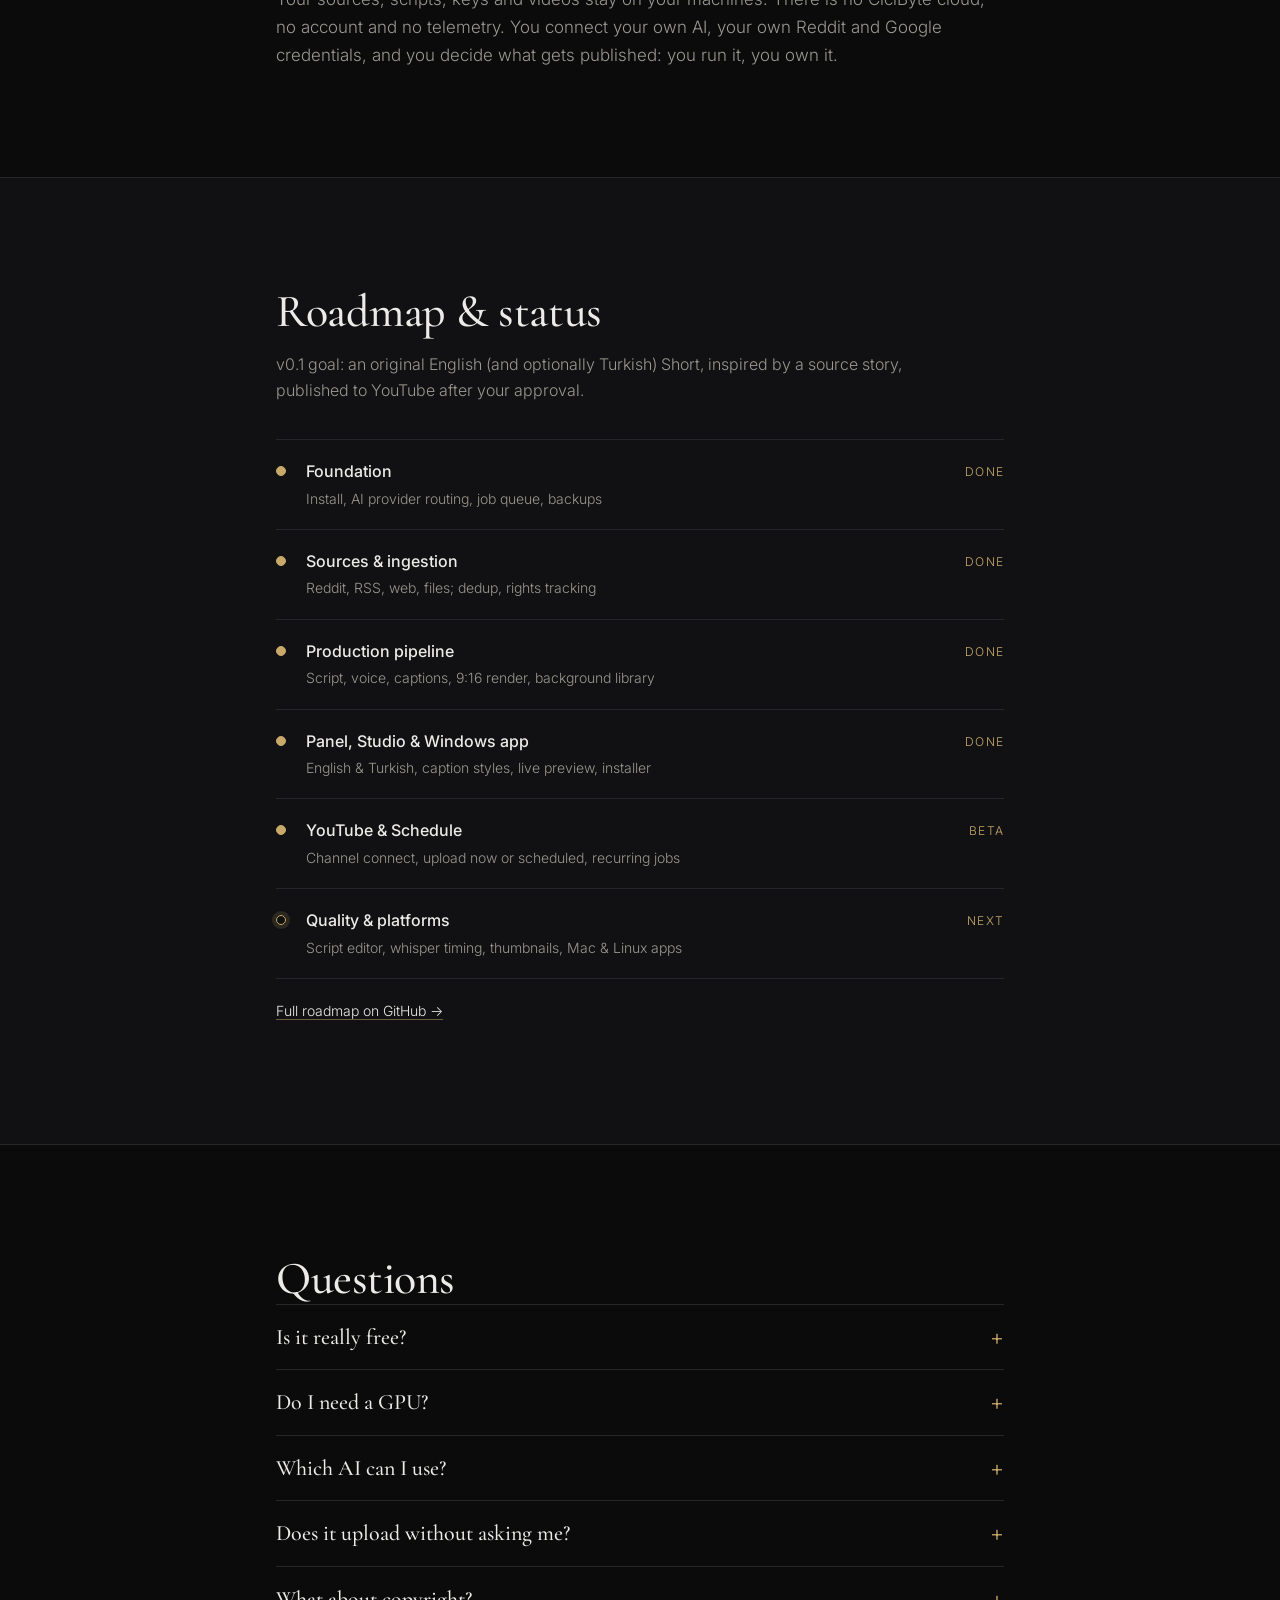
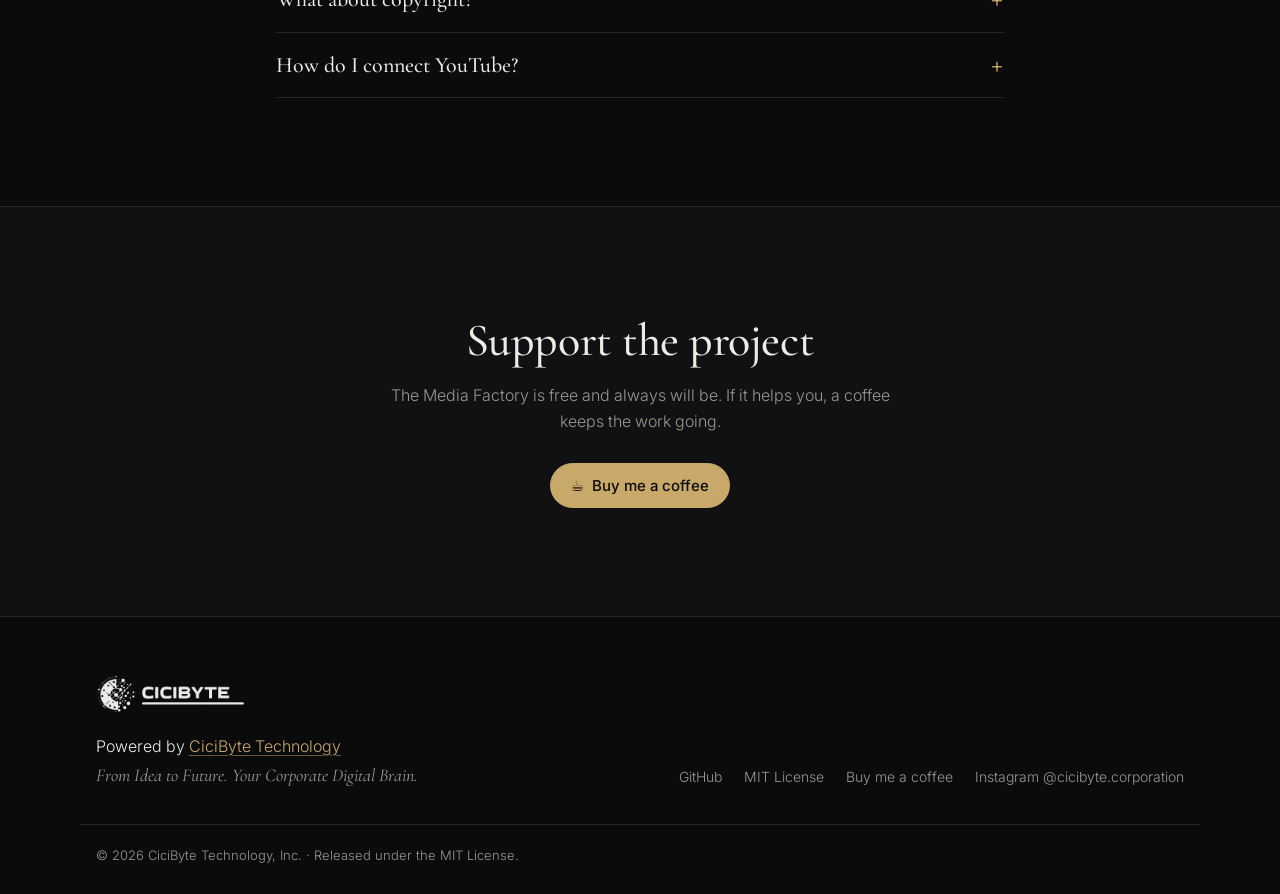
==== commit 63131eb9: "showroom: v0.3.1" ====
--- a/showroom/index.html
+++ b/showroom/index.html
@@ -46,7 +46,7 @@
     <div class="wrap hero-grid">
       <div>
         <p class="eyebrow">
-          <span class="pill"><span lang="en"><span data-mf-version>v0.3.0</span> · self-updating Windows app</span><span lang="tr"><span data-mf-version>v0.3.0</span> · kendini güncelleyen Windows uygulaması</span></span>
+          <span class="pill"><span lang="en"><span data-mf-version>v0.3.1</span> · self-updating Windows app</span><span lang="tr"><span data-mf-version>v0.3.1</span> · kendini güncelleyen Windows uygulaması</span></span>
         </p>
         <h1>CiciByte AI Media&nbsp;Factory</h1>
         <p class="lead">
@@ -214,9 +214,9 @@
           <span class="step">2</span>
           <h3><span lang="en">Desktop app</span><span lang="tr">Masaüstü uygulaması</span></h3>
           <p><span lang="en">Install, open, and enter your server address under <b>Settings → Server</b> (for example <code>http://my-server:8080</code>).</span><span lang="tr">Kur, aç ve sunucu adresini <b>Ayarlar → Sunucu</b> kısmına yaz (ör. <code>http://sunucum:8080</code>).</span></p>
-          <a class="btn btn-primary btn-wide" href="downloads/CiciByteMediaFactory-Setup-0.3.0.exe" download data-mf-download>
+          <a class="btn btn-primary btn-wide" href="downloads/CiciByteMediaFactory-Setup-0.3.1.exe" download data-mf-download>
             <svg aria-hidden="true" viewBox="0 0 16 16" width="15" height="15"><path fill="currentColor" d="M0 2.3 6.5 1.4v6.2H0zm7.3-1L16 0v7.6H7.3zM0 8.4h6.5v6.3L0 13.8zm7.3 0H16V16l-8.7-1.2z"/></svg>
-            <span lang="en">Windows installer</span><span lang="tr">Windows kurulumu</span> <small><span data-mf-version>v0.3.0</span> · <span data-mf-size>26 MB</span></small>
+            <span lang="en">Windows installer</span><span lang="tr">Windows kurulumu</span> <small><span data-mf-version>v0.3.1</span> · <span data-mf-size>26 MB</span></small>
           </a>
           <ul class="platforms">
             <li><span lang="en">Windows 10 / 11 (64-bit)</span><span lang="tr">Windows 10 / 11 (64 bit)</span> · <span class="ok">✓</span></li>
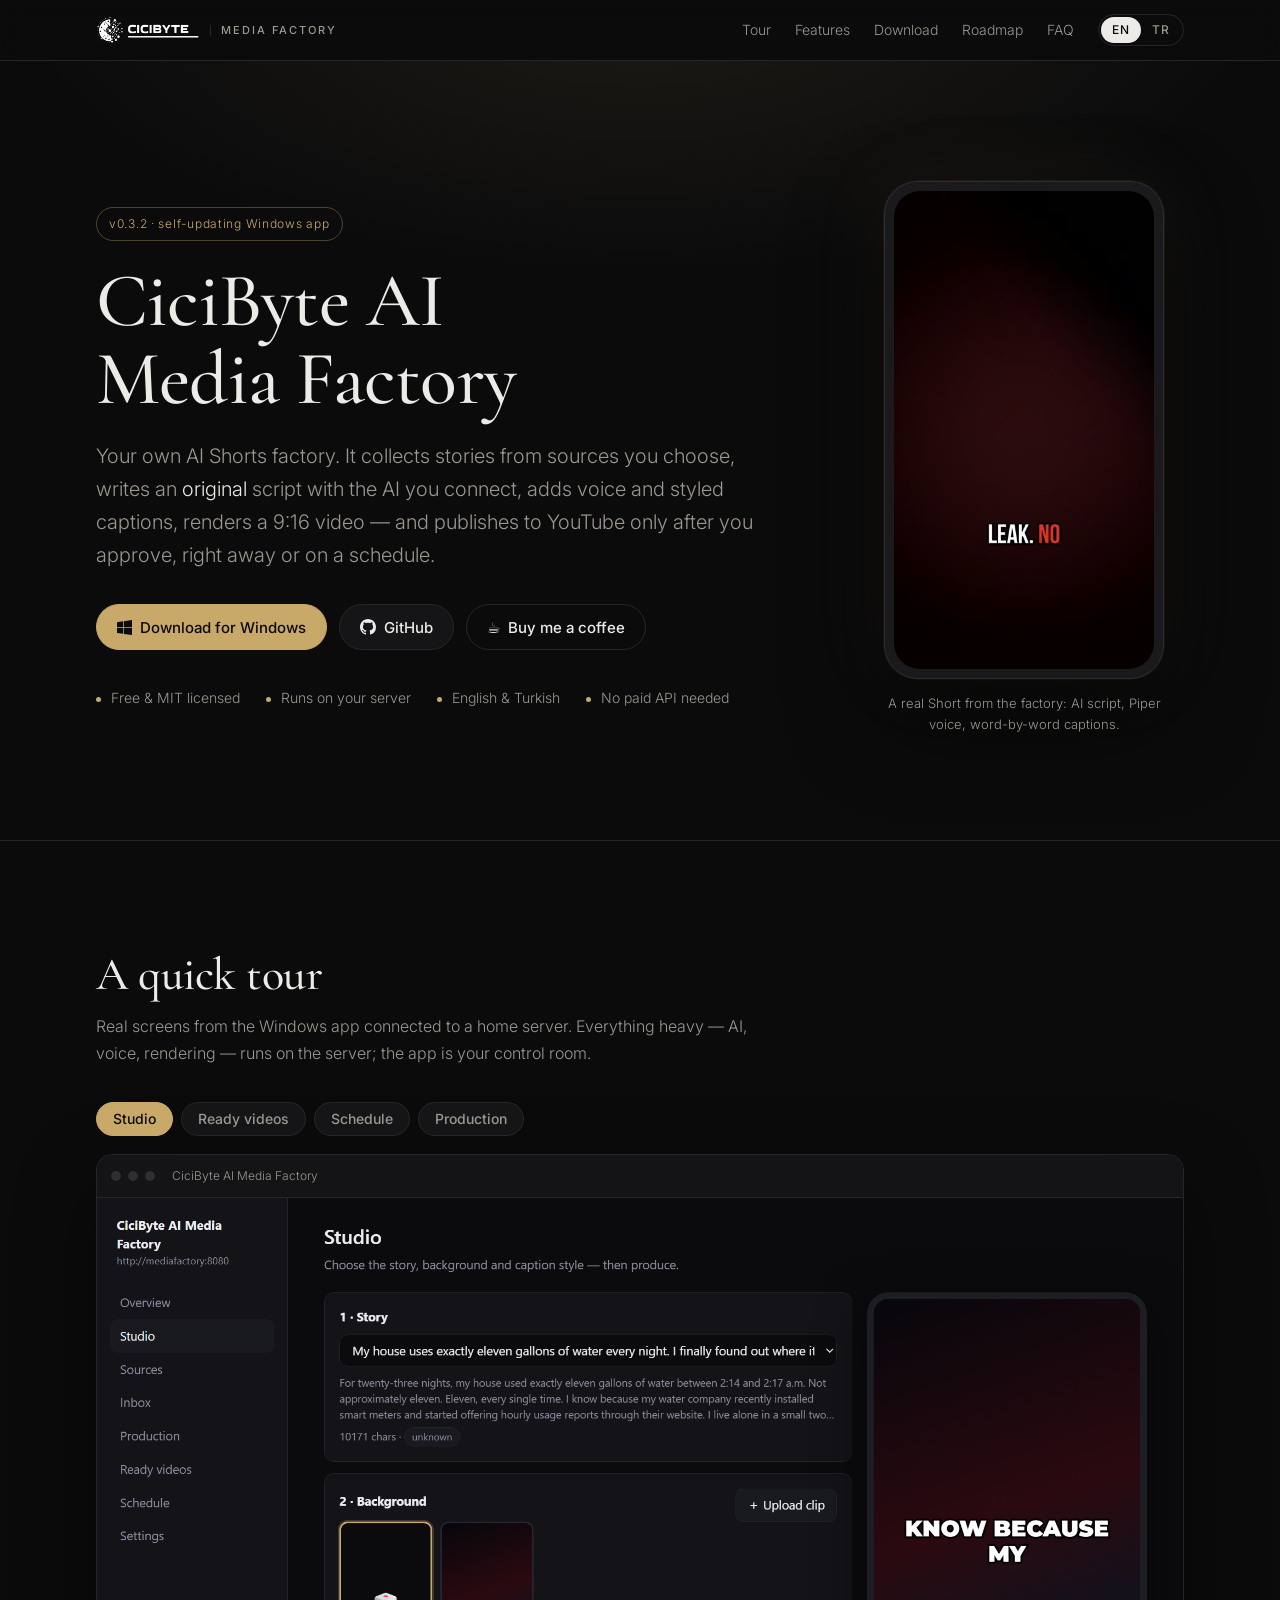
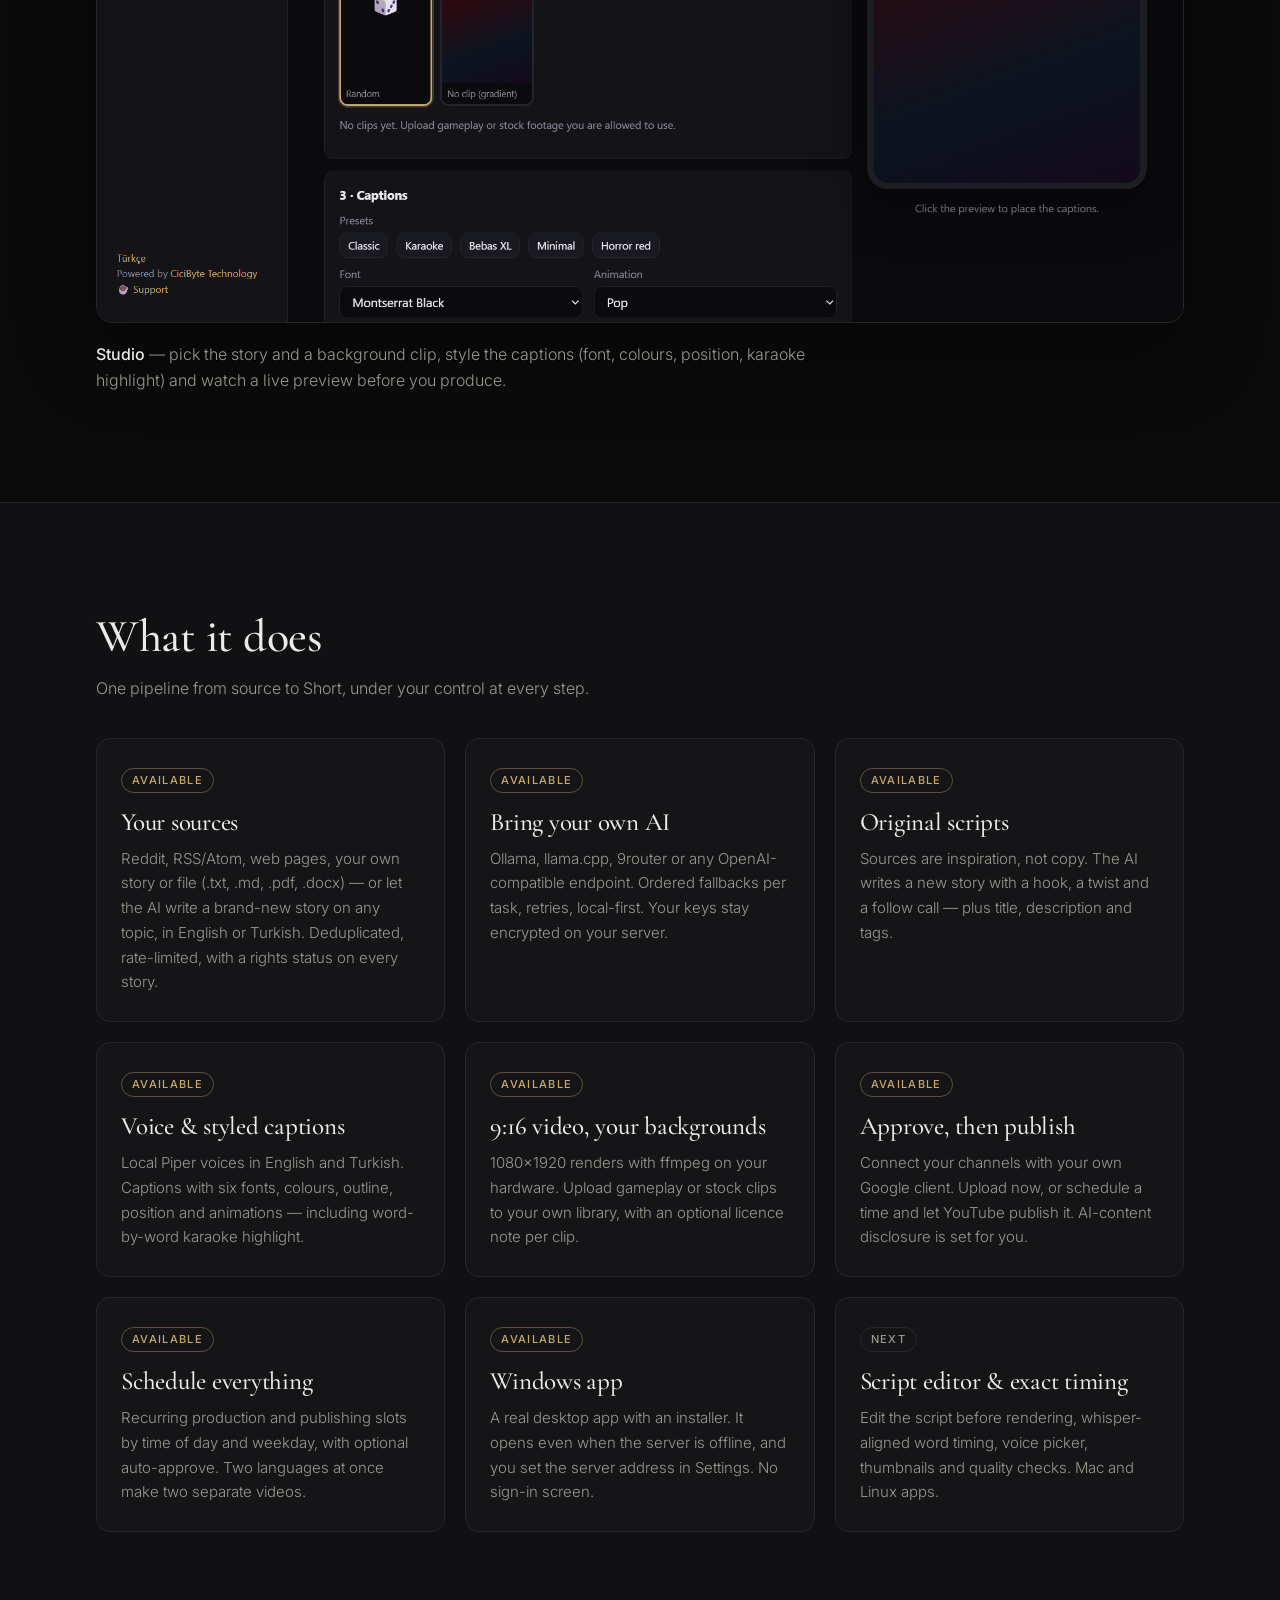
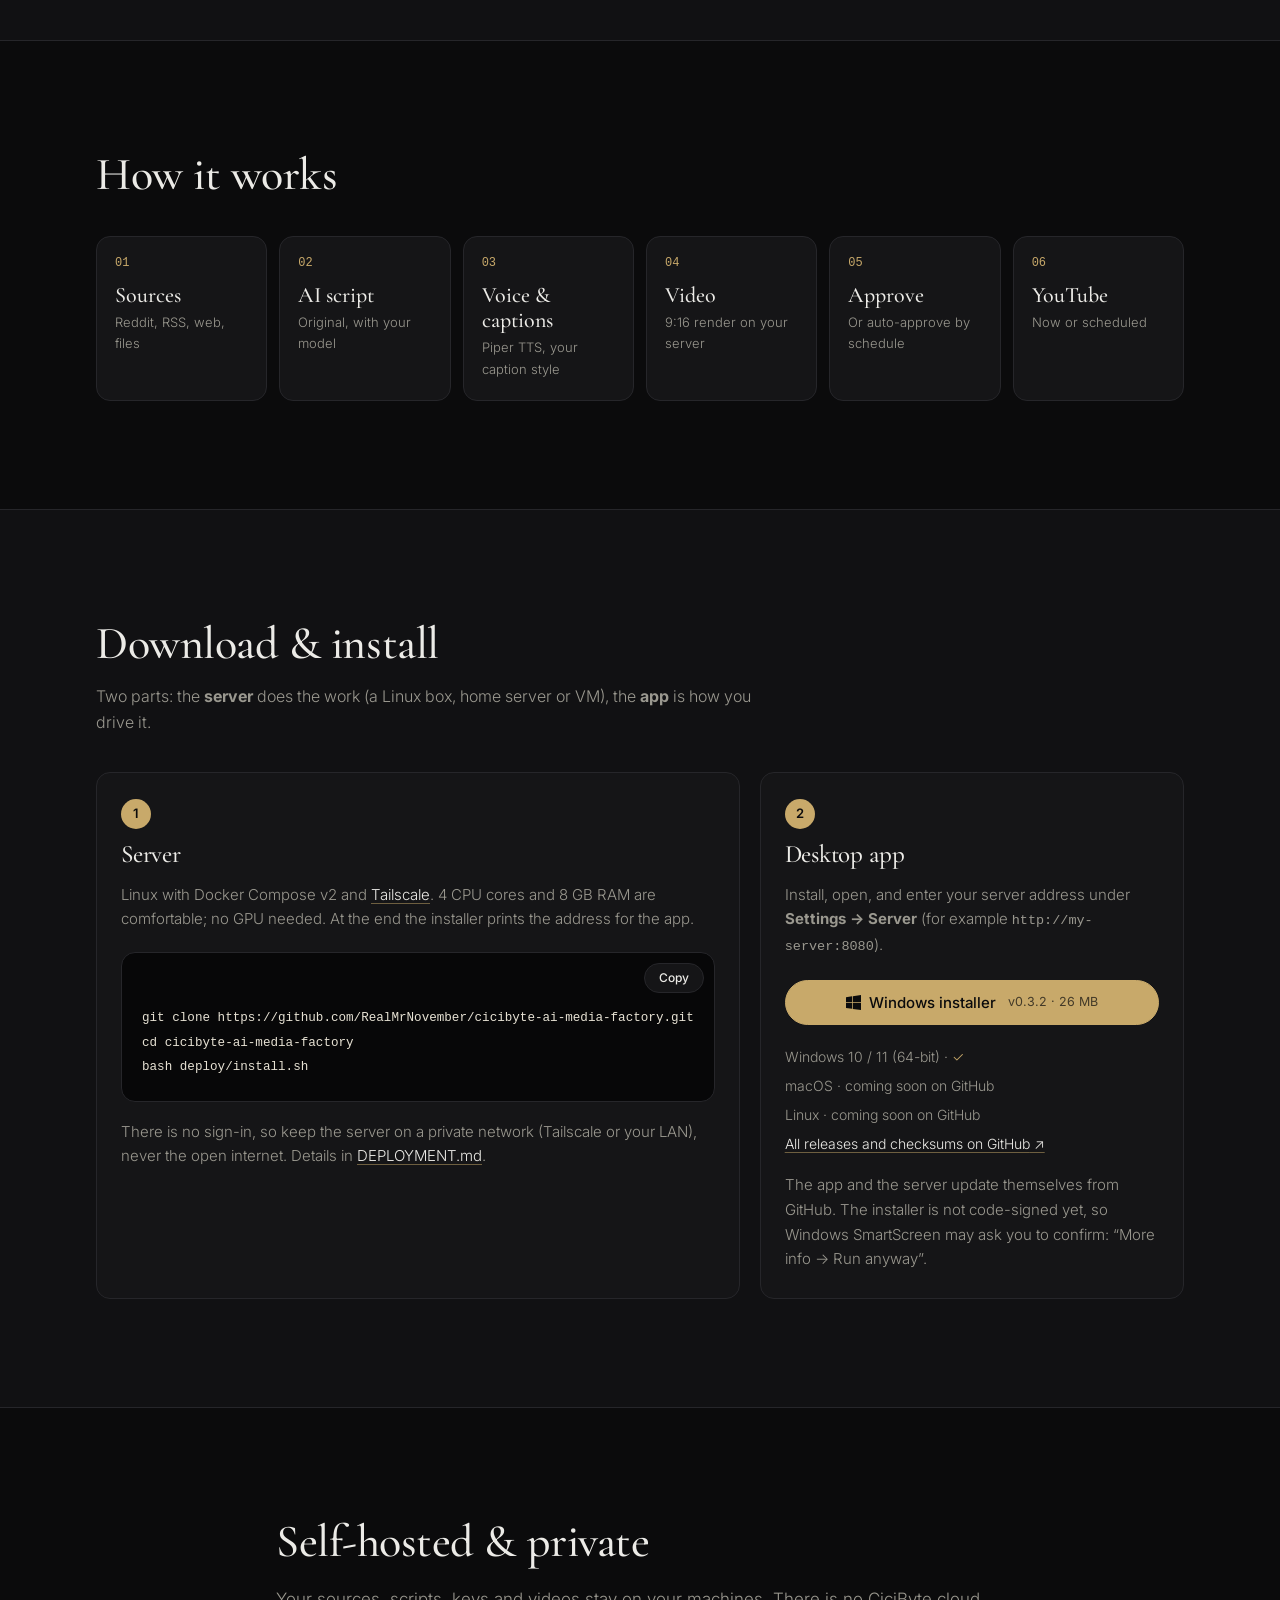
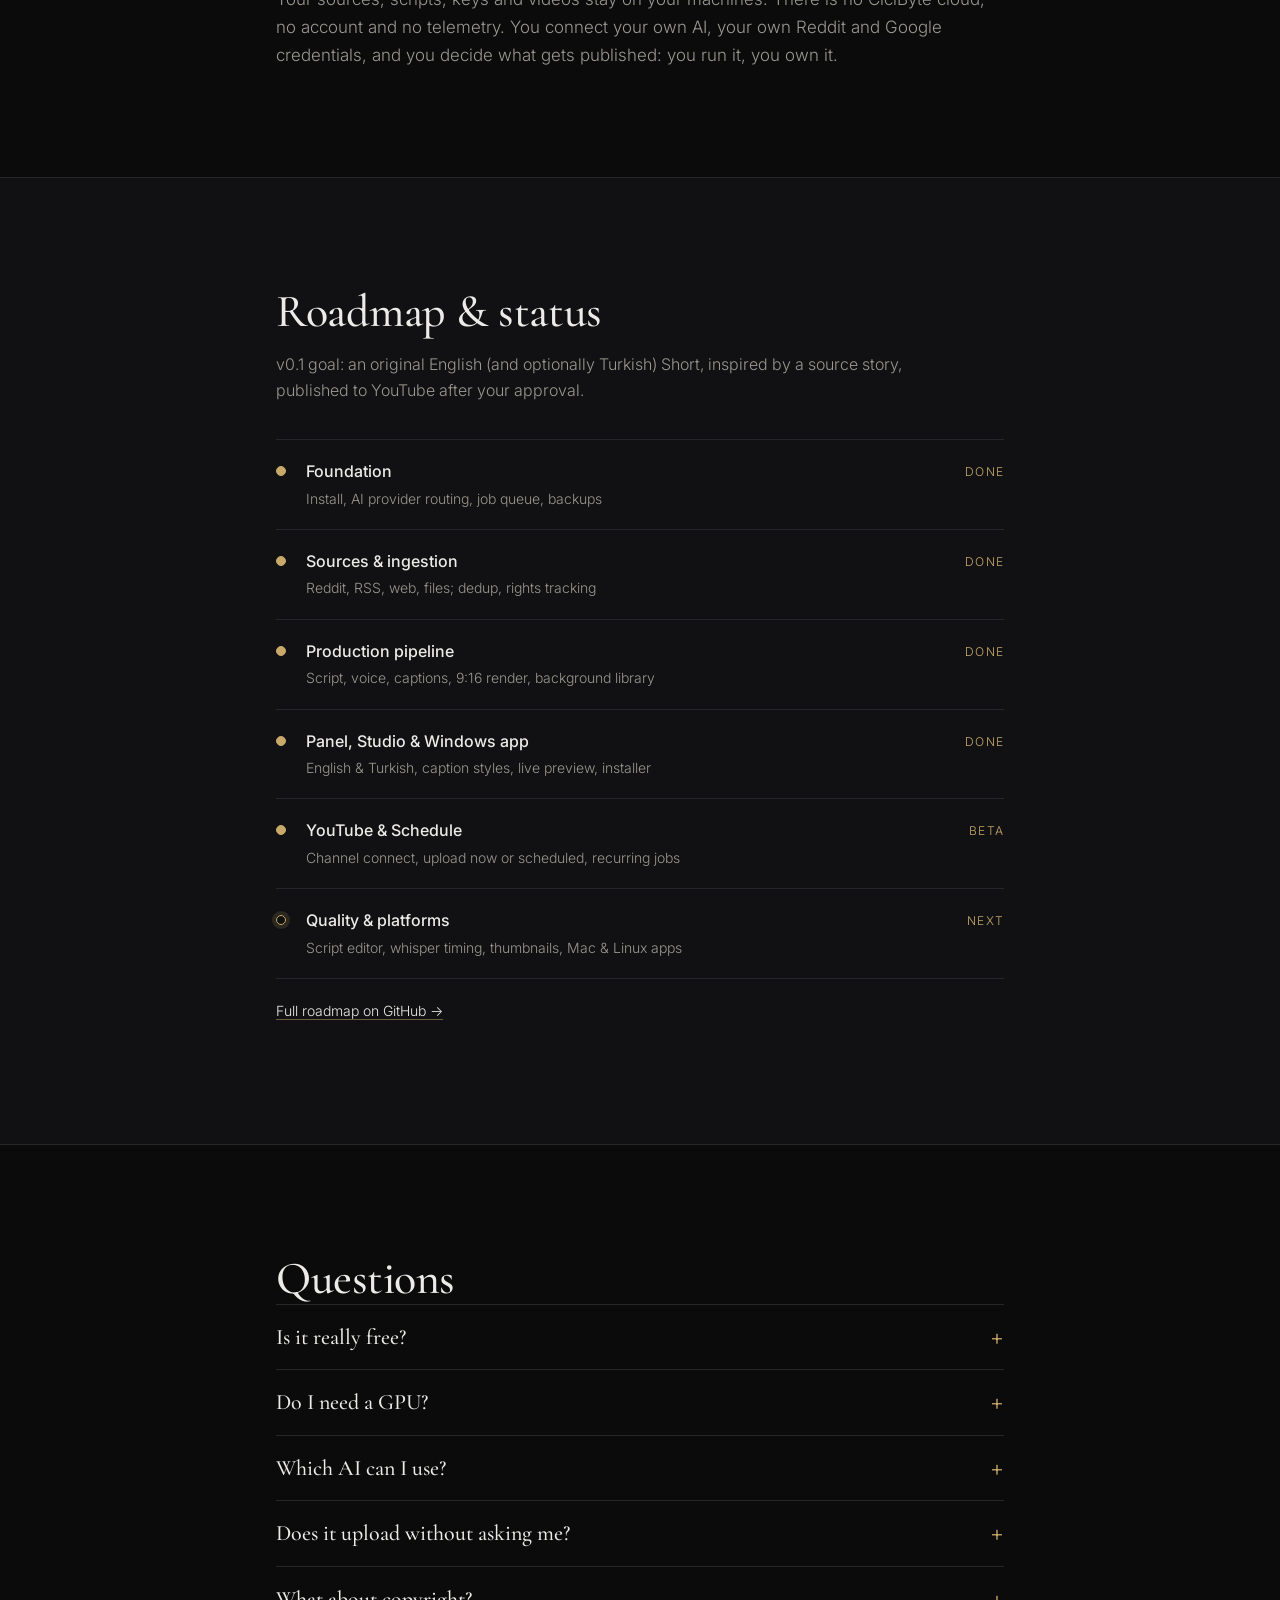
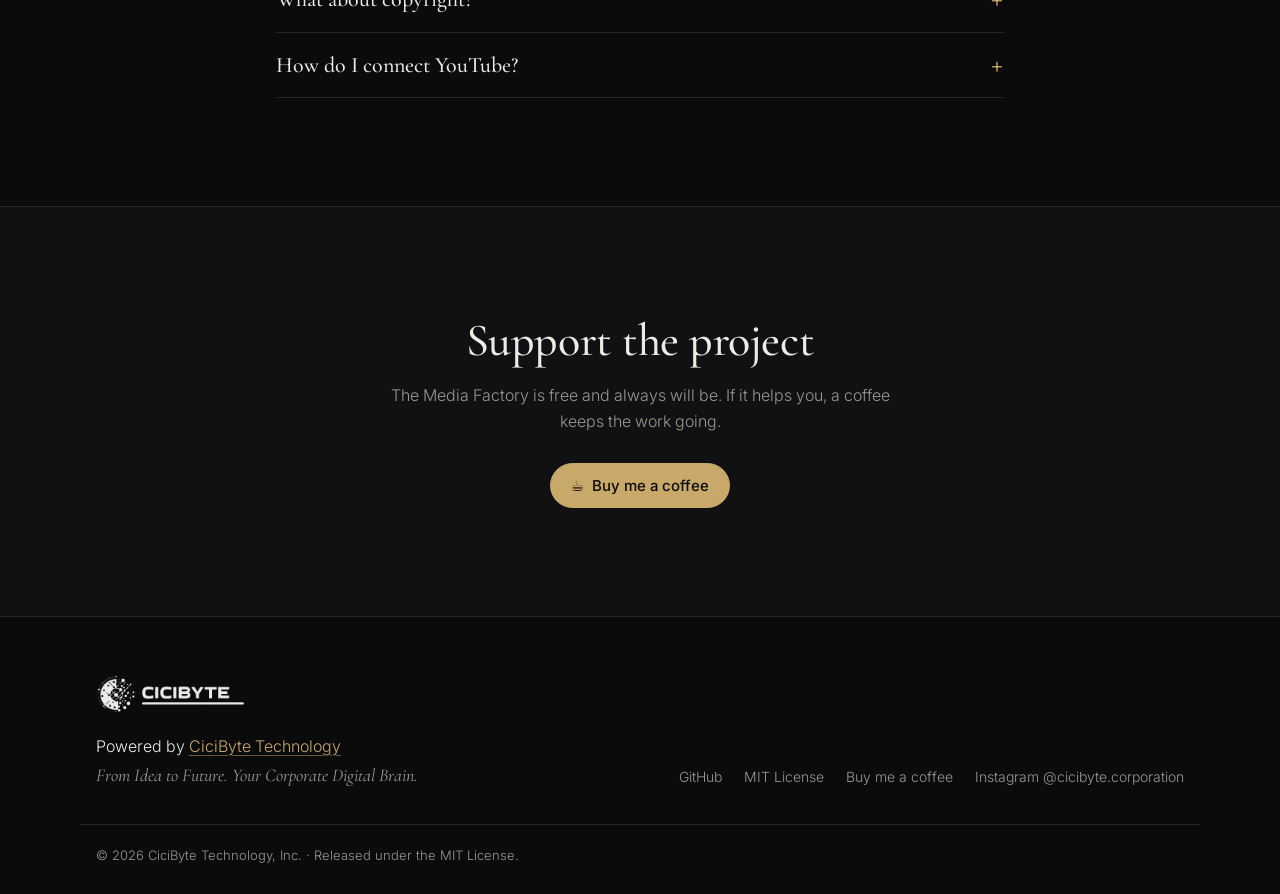
==== commit 1ae1b5b0: "showroom: v0.3.2" ====
--- a/showroom/index.html
+++ b/showroom/index.html
@@ -46,7 +46,7 @@
     <div class="wrap hero-grid">
       <div>
         <p class="eyebrow">
-          <span class="pill"><span lang="en"><span data-mf-version>v0.3.1</span> · self-updating Windows app</span><span lang="tr"><span data-mf-version>v0.3.1</span> · kendini güncelleyen Windows uygulaması</span></span>
+          <span class="pill"><span lang="en"><span data-mf-version>v0.3.2</span> · self-updating Windows app</span><span lang="tr"><span data-mf-version>v0.3.2</span> · kendini güncelleyen Windows uygulaması</span></span>
         </p>
         <h1>CiciByte AI Media&nbsp;Factory</h1>
         <p class="lead">
@@ -214,9 +214,9 @@
           <span class="step">2</span>
           <h3><span lang="en">Desktop app</span><span lang="tr">Masaüstü uygulaması</span></h3>
           <p><span lang="en">Install, open, and enter your server address under <b>Settings → Server</b> (for example <code>http://my-server:8080</code>).</span><span lang="tr">Kur, aç ve sunucu adresini <b>Ayarlar → Sunucu</b> kısmına yaz (ör. <code>http://sunucum:8080</code>).</span></p>
-          <a class="btn btn-primary btn-wide" href="downloads/CiciByteMediaFactory-Setup-0.3.1.exe" download data-mf-download>
+          <a class="btn btn-primary btn-wide" href="downloads/CiciByteMediaFactory-Setup-0.3.2.exe" download data-mf-download>
             <svg aria-hidden="true" viewBox="0 0 16 16" width="15" height="15"><path fill="currentColor" d="M0 2.3 6.5 1.4v6.2H0zm7.3-1L16 0v7.6H7.3zM0 8.4h6.5v6.3L0 13.8zm7.3 0H16V16l-8.7-1.2z"/></svg>
-            <span lang="en">Windows installer</span><span lang="tr">Windows kurulumu</span> <small><span data-mf-version>v0.3.1</span> · <span data-mf-size>26 MB</span></small>
+            <span lang="en">Windows installer</span><span lang="tr">Windows kurulumu</span> <small><span data-mf-version>v0.3.2</span> · <span data-mf-size>26 MB</span></small>
           </a>
           <ul class="platforms">
             <li><span lang="en">Windows 10 / 11 (64-bit)</span><span lang="tr">Windows 10 / 11 (64 bit)</span> · <span class="ok">✓</span></li>
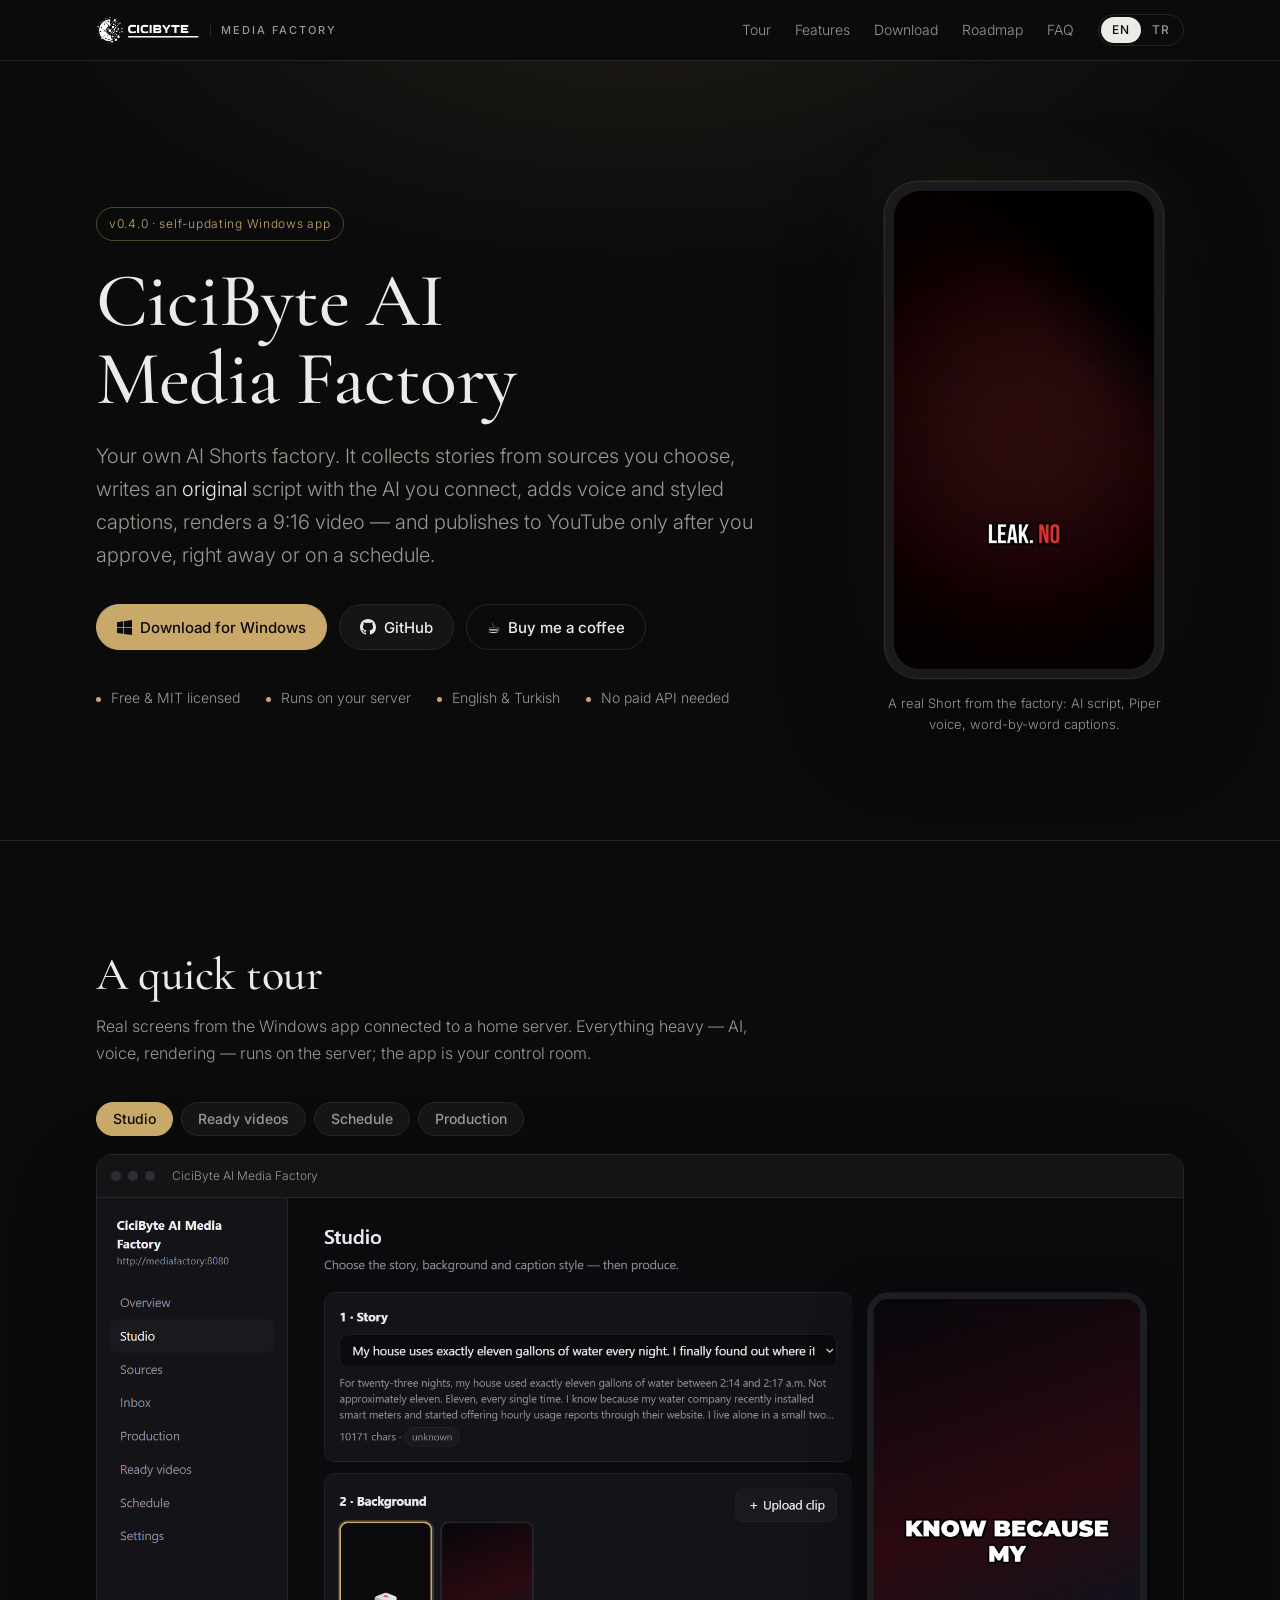
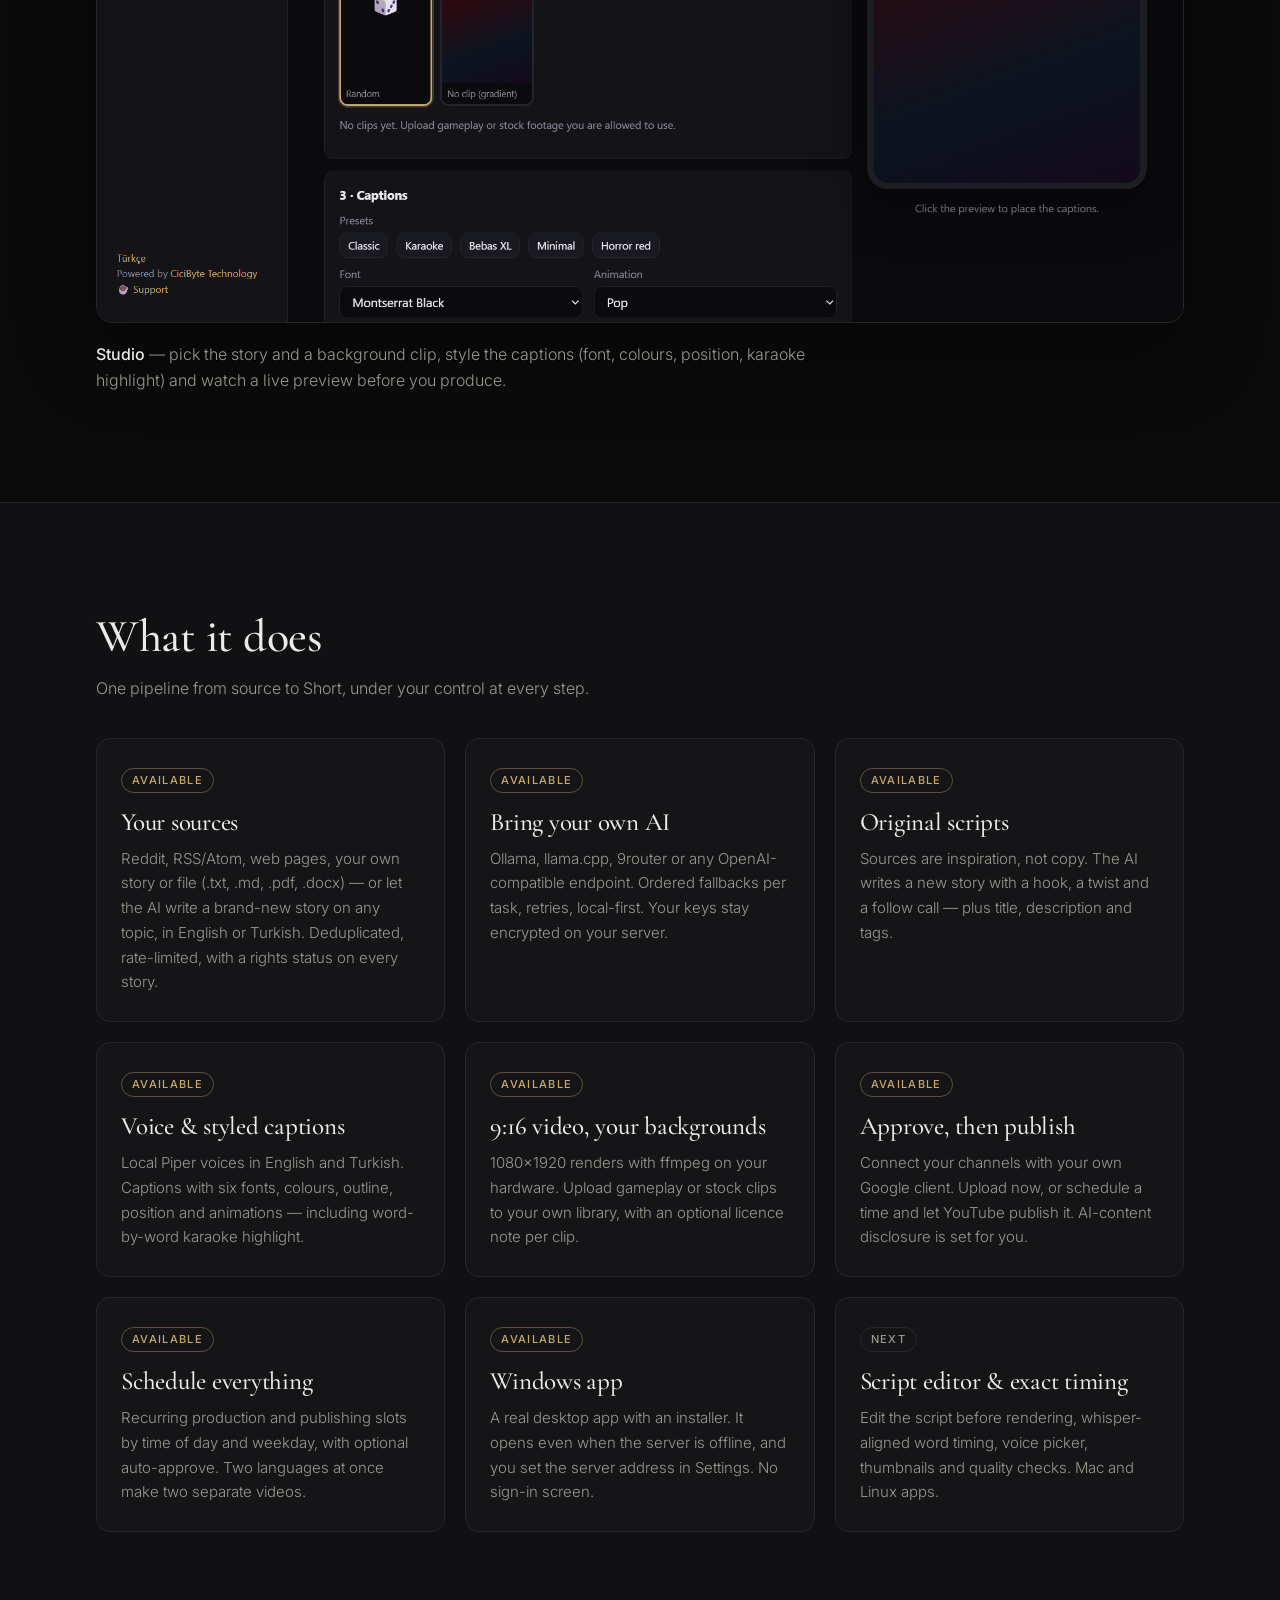
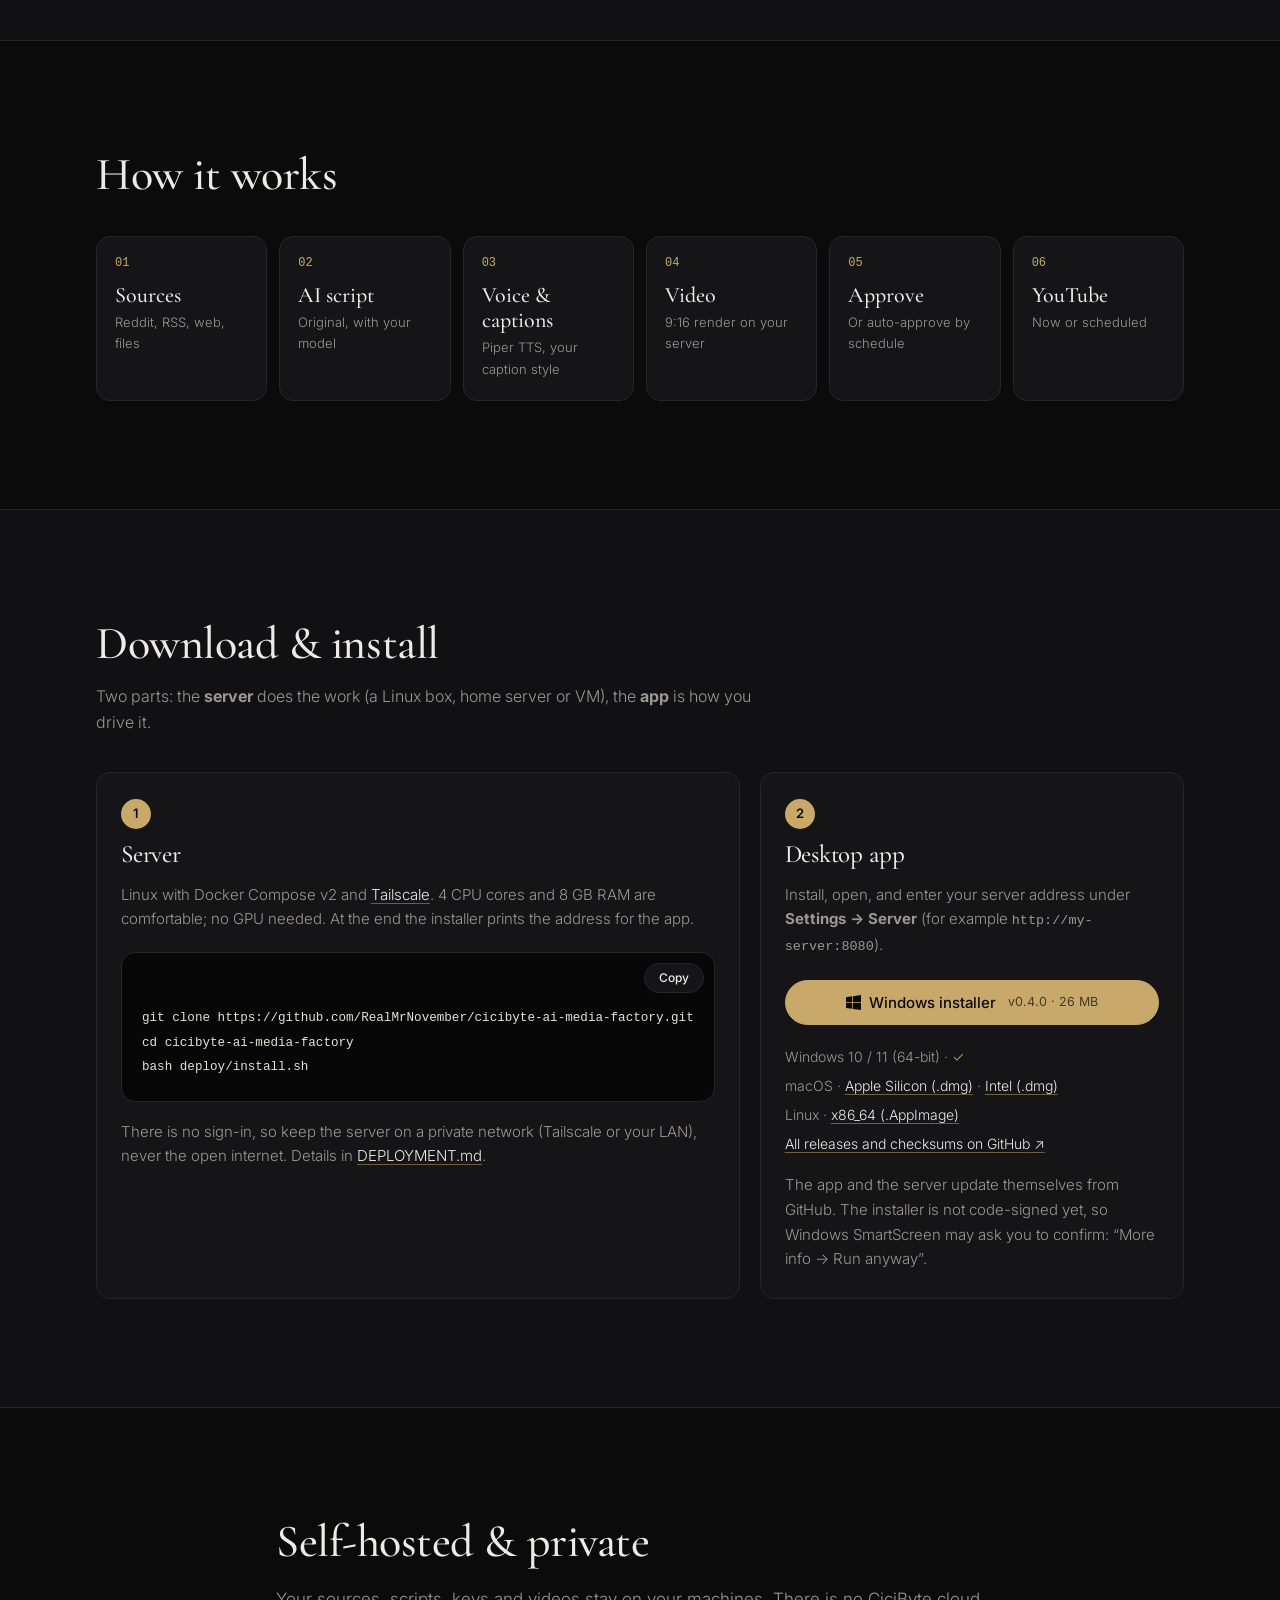
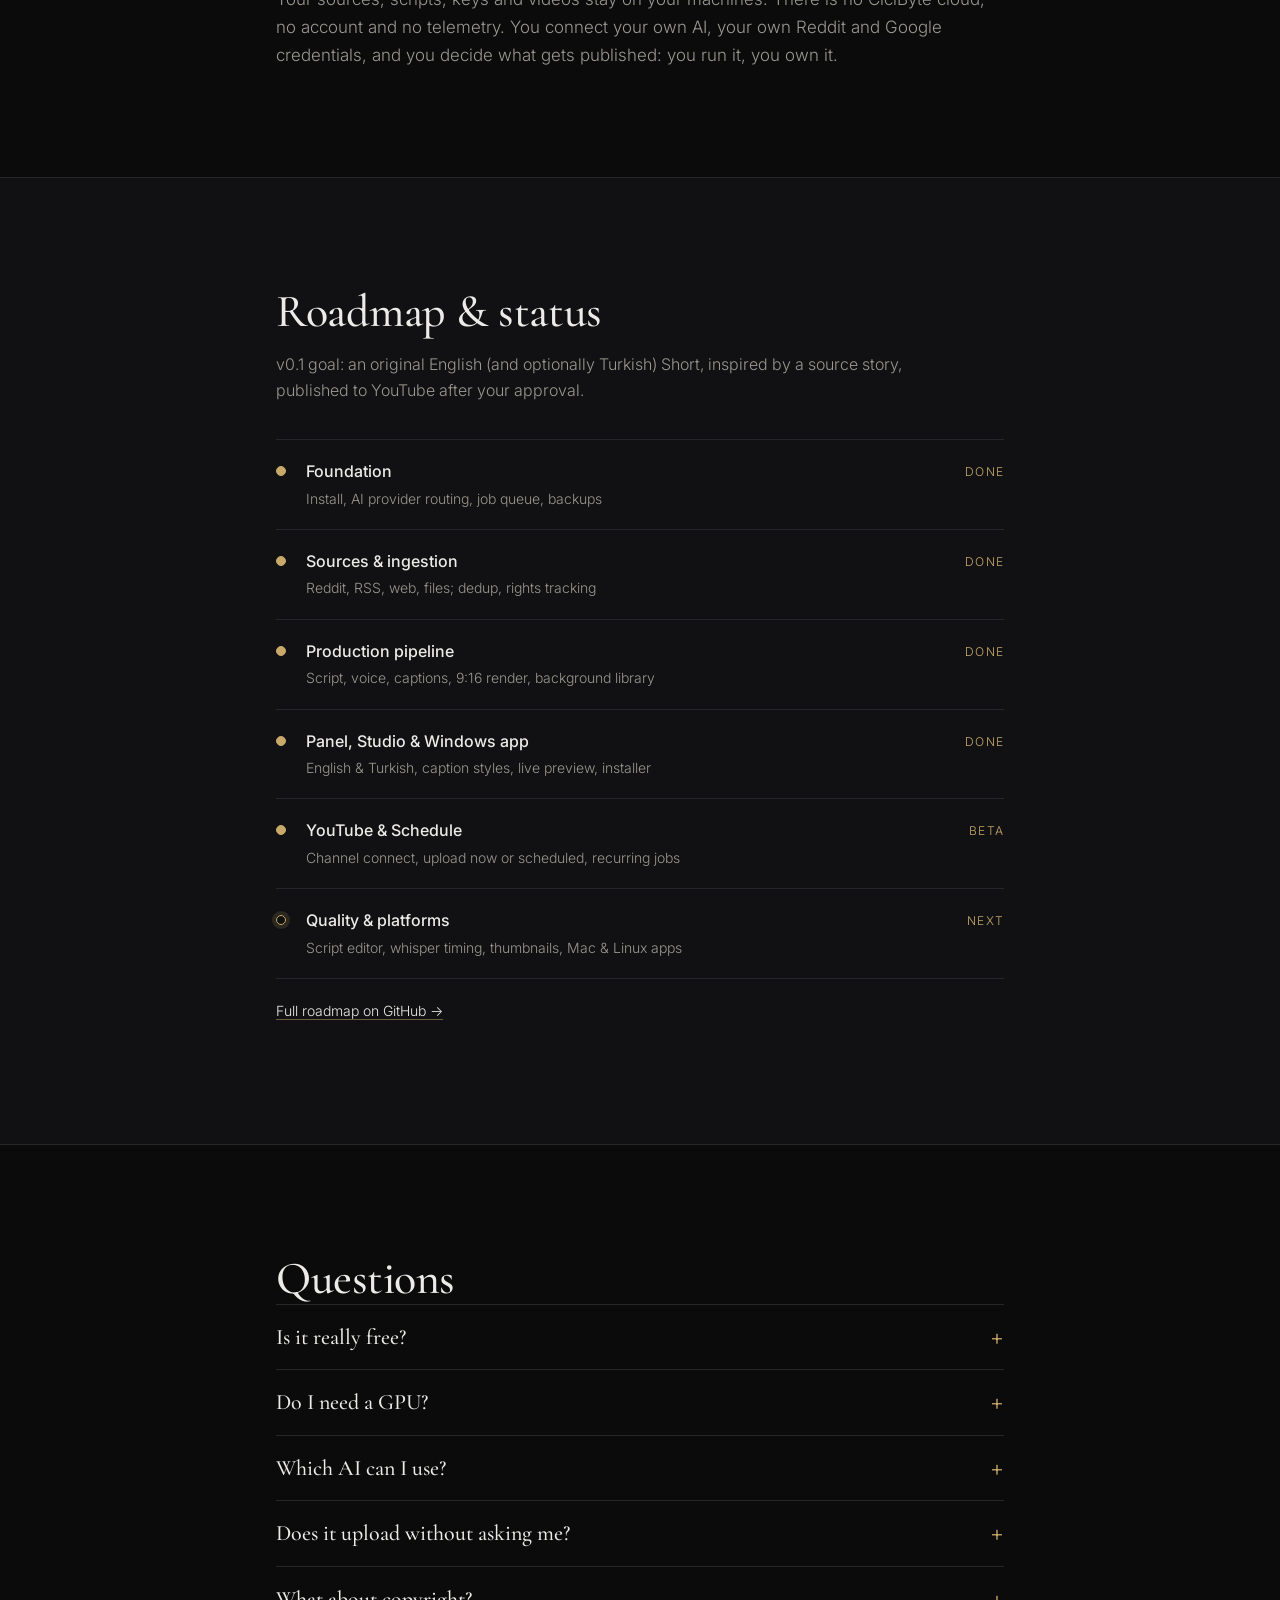
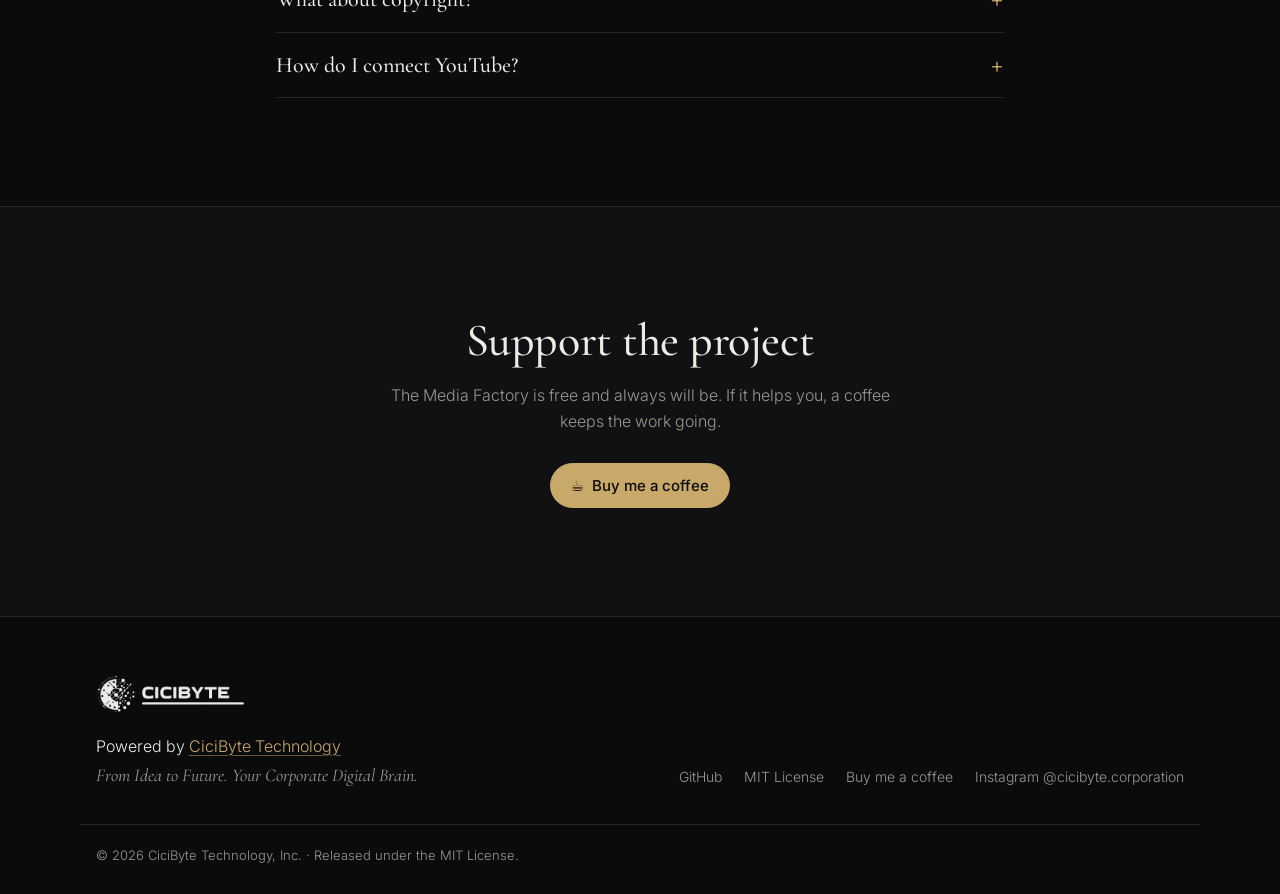
==== commit 61004d7d: "showroom: v0.4.0 with Mac and Linux links" ====
--- a/showroom/index.html
+++ b/showroom/index.html
@@ -46,7 +46,7 @@
     <div class="wrap hero-grid">
       <div>
         <p class="eyebrow">
-          <span class="pill"><span lang="en"><span data-mf-version>v0.3.2</span> · self-updating Windows app</span><span lang="tr"><span data-mf-version>v0.3.2</span> · kendini güncelleyen Windows uygulaması</span></span>
+          <span class="pill"><span lang="en"><span data-mf-version>v0.4.0</span> · self-updating Windows app</span><span lang="tr"><span data-mf-version>v0.4.0</span> · kendini güncelleyen Windows uygulaması</span></span>
         </p>
         <h1>CiciByte AI Media&nbsp;Factory</h1>
         <p class="lead">
@@ -214,14 +214,14 @@
           <span class="step">2</span>
           <h3><span lang="en">Desktop app</span><span lang="tr">Masaüstü uygulaması</span></h3>
           <p><span lang="en">Install, open, and enter your server address under <b>Settings → Server</b> (for example <code>http://my-server:8080</code>).</span><span lang="tr">Kur, aç ve sunucu adresini <b>Ayarlar → Sunucu</b> kısmına yaz (ör. <code>http://sunucum:8080</code>).</span></p>
-          <a class="btn btn-primary btn-wide" href="downloads/CiciByteMediaFactory-Setup-0.3.2.exe" download data-mf-download>
+          <a class="btn btn-primary btn-wide" href="downloads/CiciByteMediaFactory-Setup-0.4.0.exe" download data-mf-download>
             <svg aria-hidden="true" viewBox="0 0 16 16" width="15" height="15"><path fill="currentColor" d="M0 2.3 6.5 1.4v6.2H0zm7.3-1L16 0v7.6H7.3zM0 8.4h6.5v6.3L0 13.8zm7.3 0H16V16l-8.7-1.2z"/></svg>
-            <span lang="en">Windows installer</span><span lang="tr">Windows kurulumu</span> <small><span data-mf-version>v0.3.2</span> · <span data-mf-size>26 MB</span></small>
+            <span lang="en">Windows installer</span><span lang="tr">Windows kurulumu</span> <small><span data-mf-version>v0.4.0</span> · <span data-mf-size>26 MB</span></small>
           </a>
           <ul class="platforms">
             <li><span lang="en">Windows 10 / 11 (64-bit)</span><span lang="tr">Windows 10 / 11 (64 bit)</span> · <span class="ok">✓</span></li>
-            <li>macOS · <span lang="en">coming soon on GitHub</span><span lang="tr">yakında GitHub'da</span></li>
-            <li>Linux · <span lang="en">coming soon on GitHub</span><span lang="tr">yakında GitHub'da</span></li>
+            <li>macOS · <a data-mf-pkg="macOS-arm64.dmg" href="https://github.com/RealMrNovember/cicibyte-ai-media-factory/releases/latest">Apple Silicon (.dmg)</a> · <a data-mf-pkg="macOS-x86_64.dmg" href="https://github.com/RealMrNovember/cicibyte-ai-media-factory/releases/latest">Intel (.dmg)</a></li>
+            <li>Linux · <a data-mf-pkg="x86_64.AppImage" href="https://github.com/RealMrNovember/cicibyte-ai-media-factory/releases/latest">x86_64 (.AppImage)</a></li>
             <li><a href="https://github.com/RealMrNovember/cicibyte-ai-media-factory/releases" target="_blank" rel="noopener"><span lang="en">All releases and checksums on GitHub</span><span lang="tr">Tüm sürümler ve SHA-256 özetleri GitHub'da</span> ↗</a></li>
           </ul>
           <p class="note"><span lang="en">The app and the server update themselves from GitHub. The installer is not code-signed yet, so Windows SmartScreen may ask you to confirm: “More info → Run anyway”.</span><span lang="tr">Uygulama ve sunucu kendilerini GitHub'dan günceller. Kurulum dosyası henüz imzalı değil; Windows SmartScreen onay isteyebilir: “Ek bilgi → Yine de çalıştır”.</span></p>
@@ -327,6 +327,6 @@
   </div>
 </footer>
 
-<script src="script.js?v=3" defer></script>
+<script src="script.js?v=4" defer></script>
 </body>
 </html>
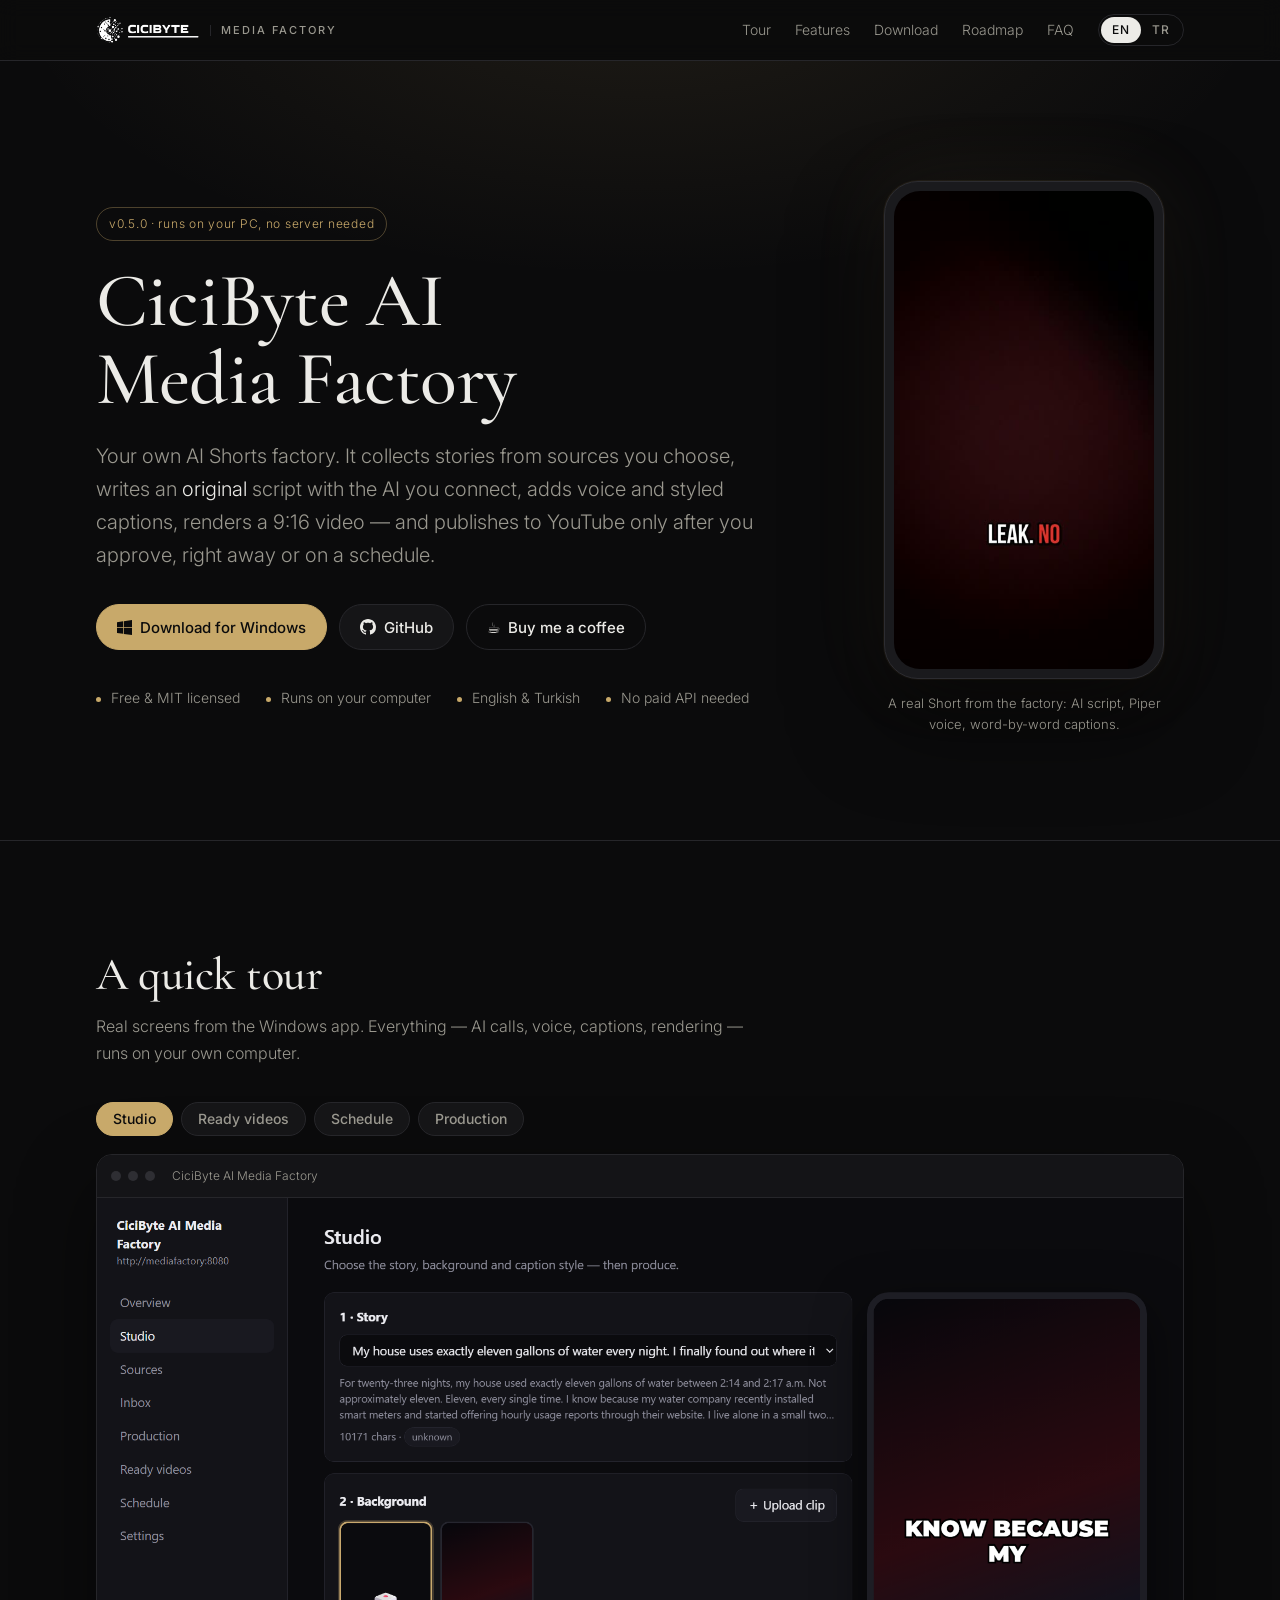
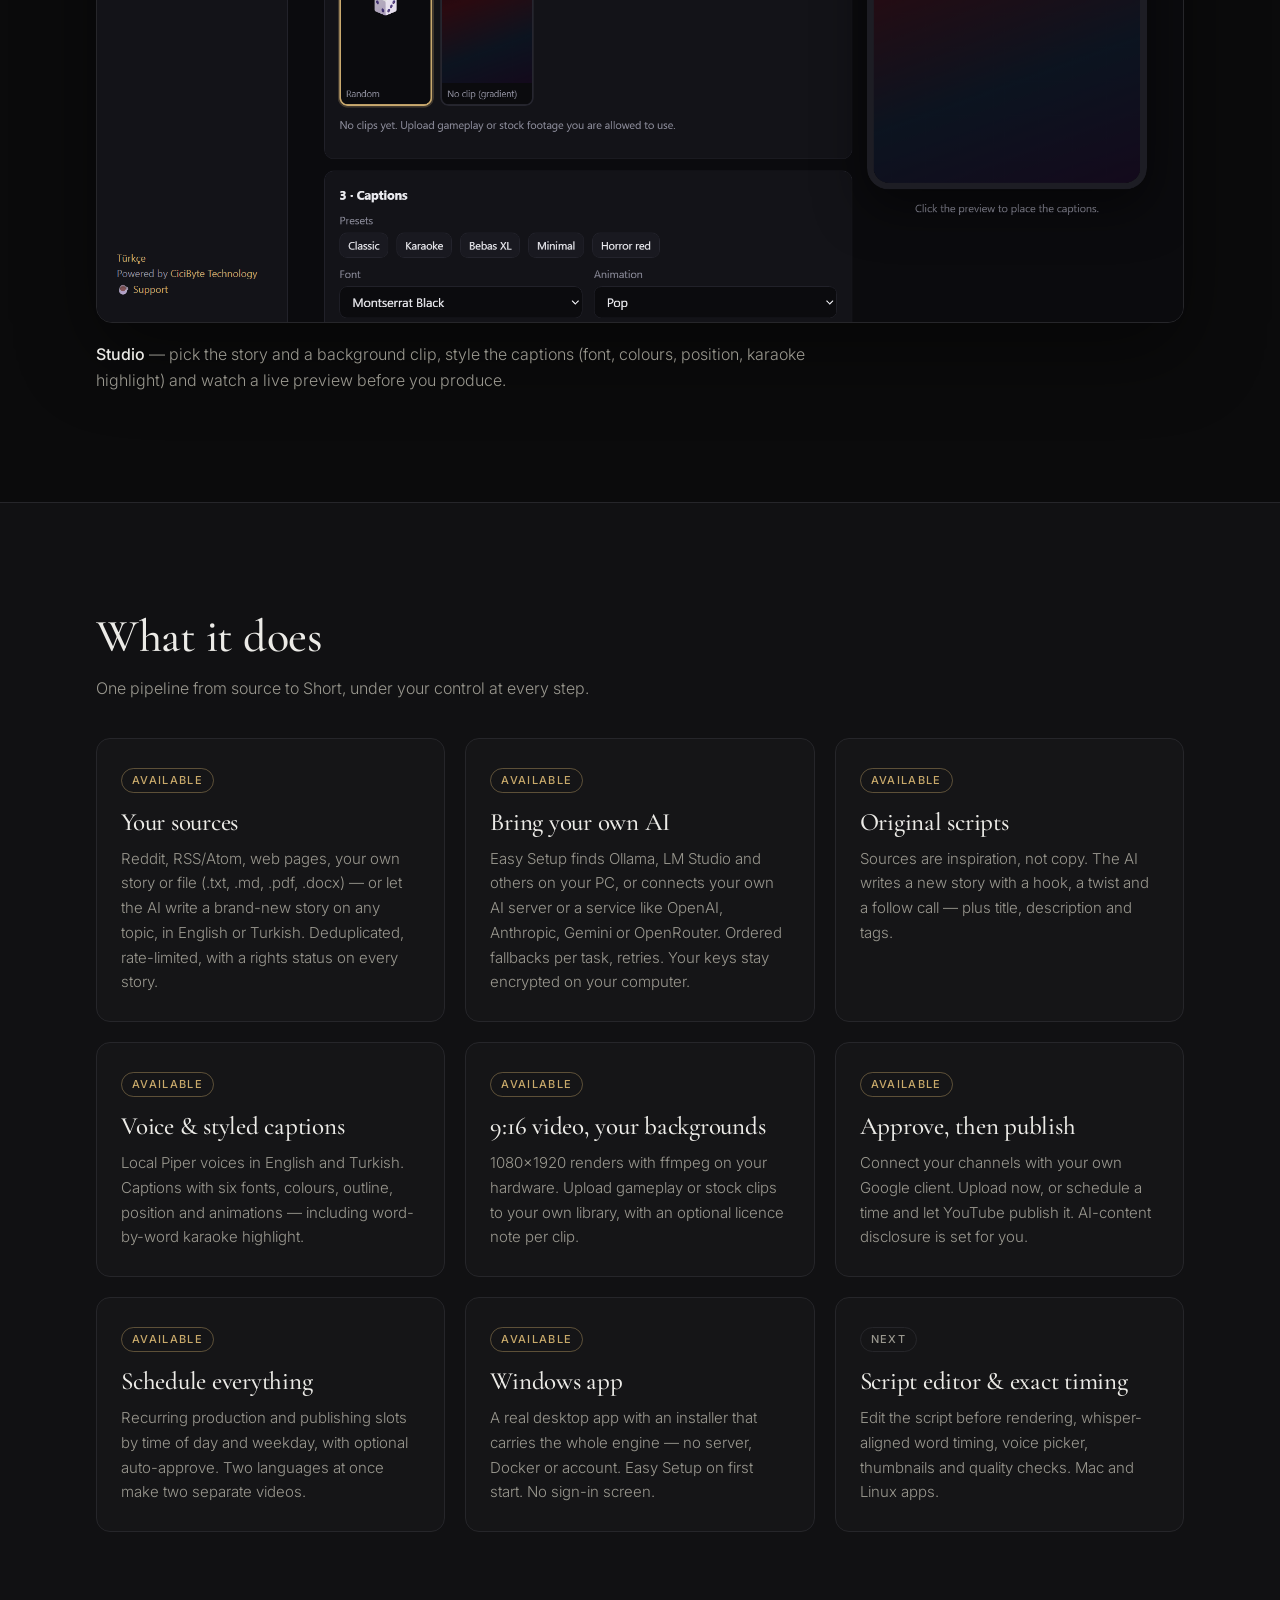
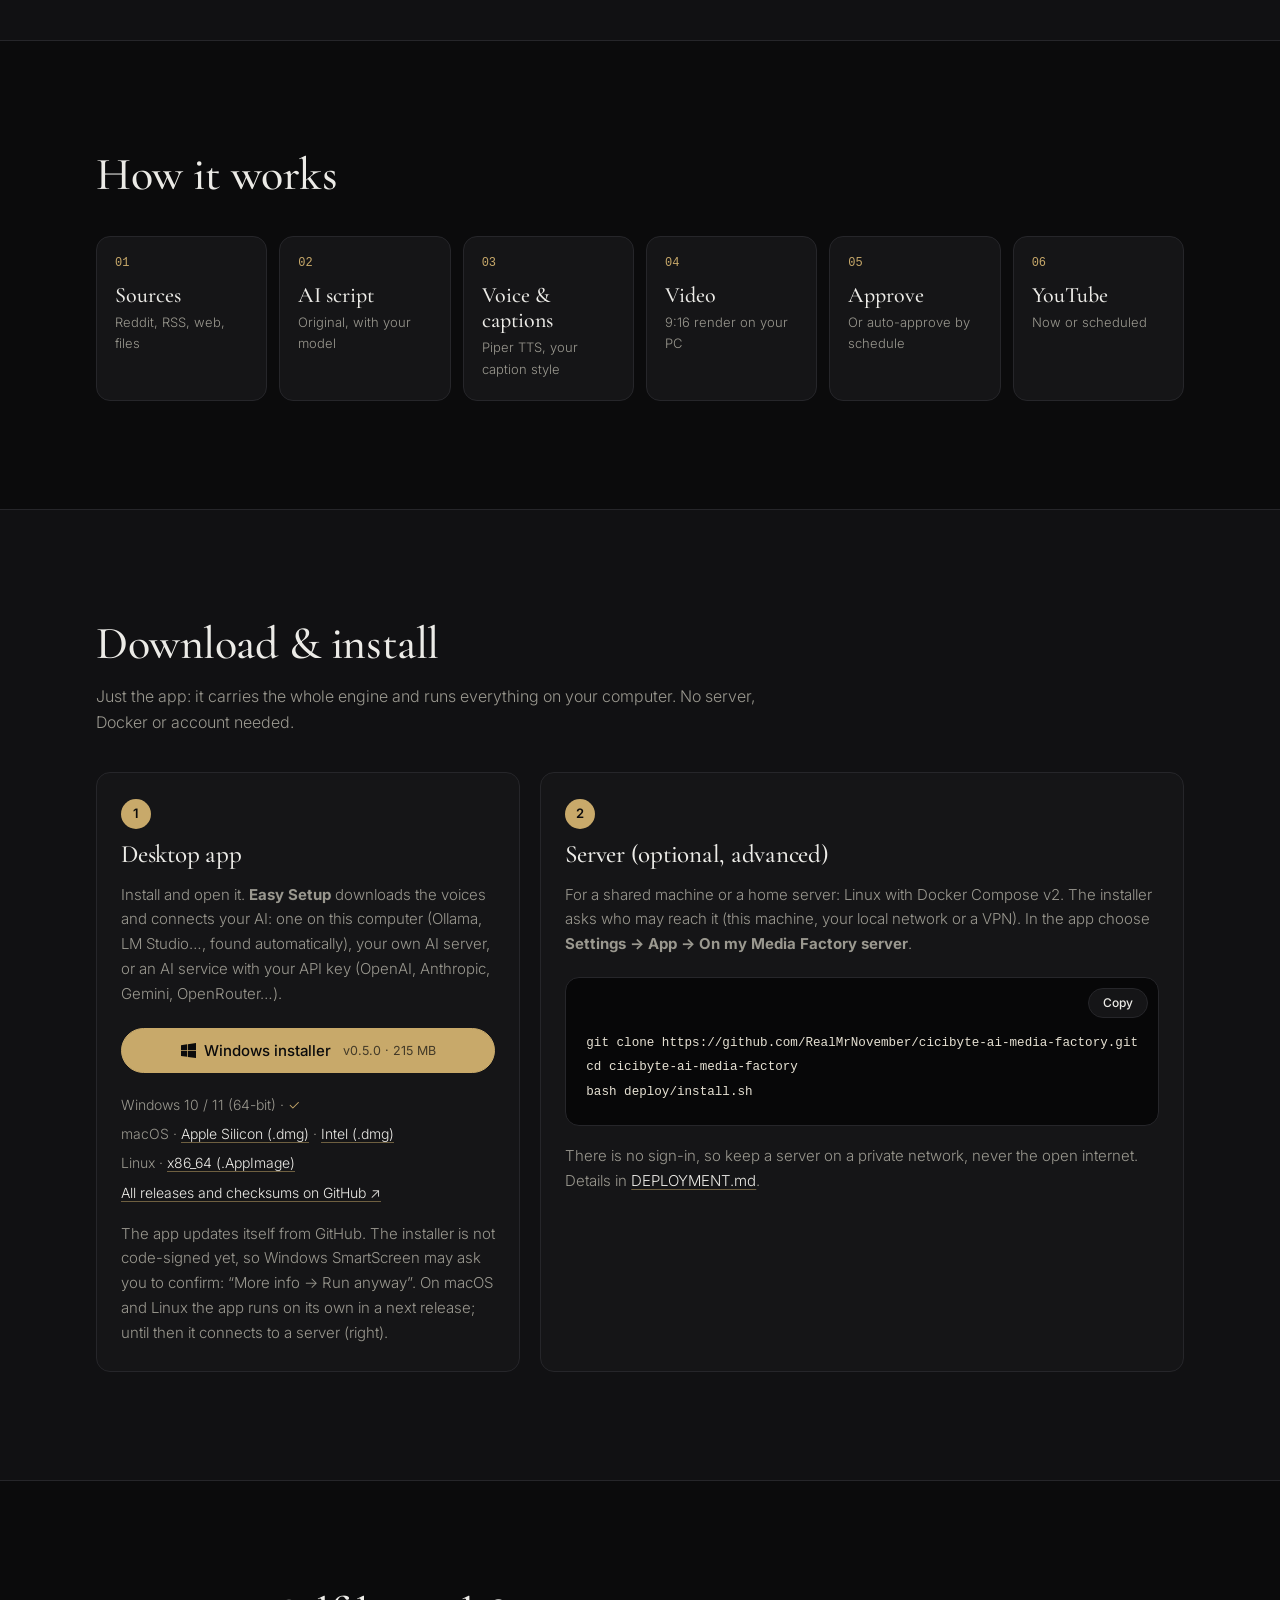
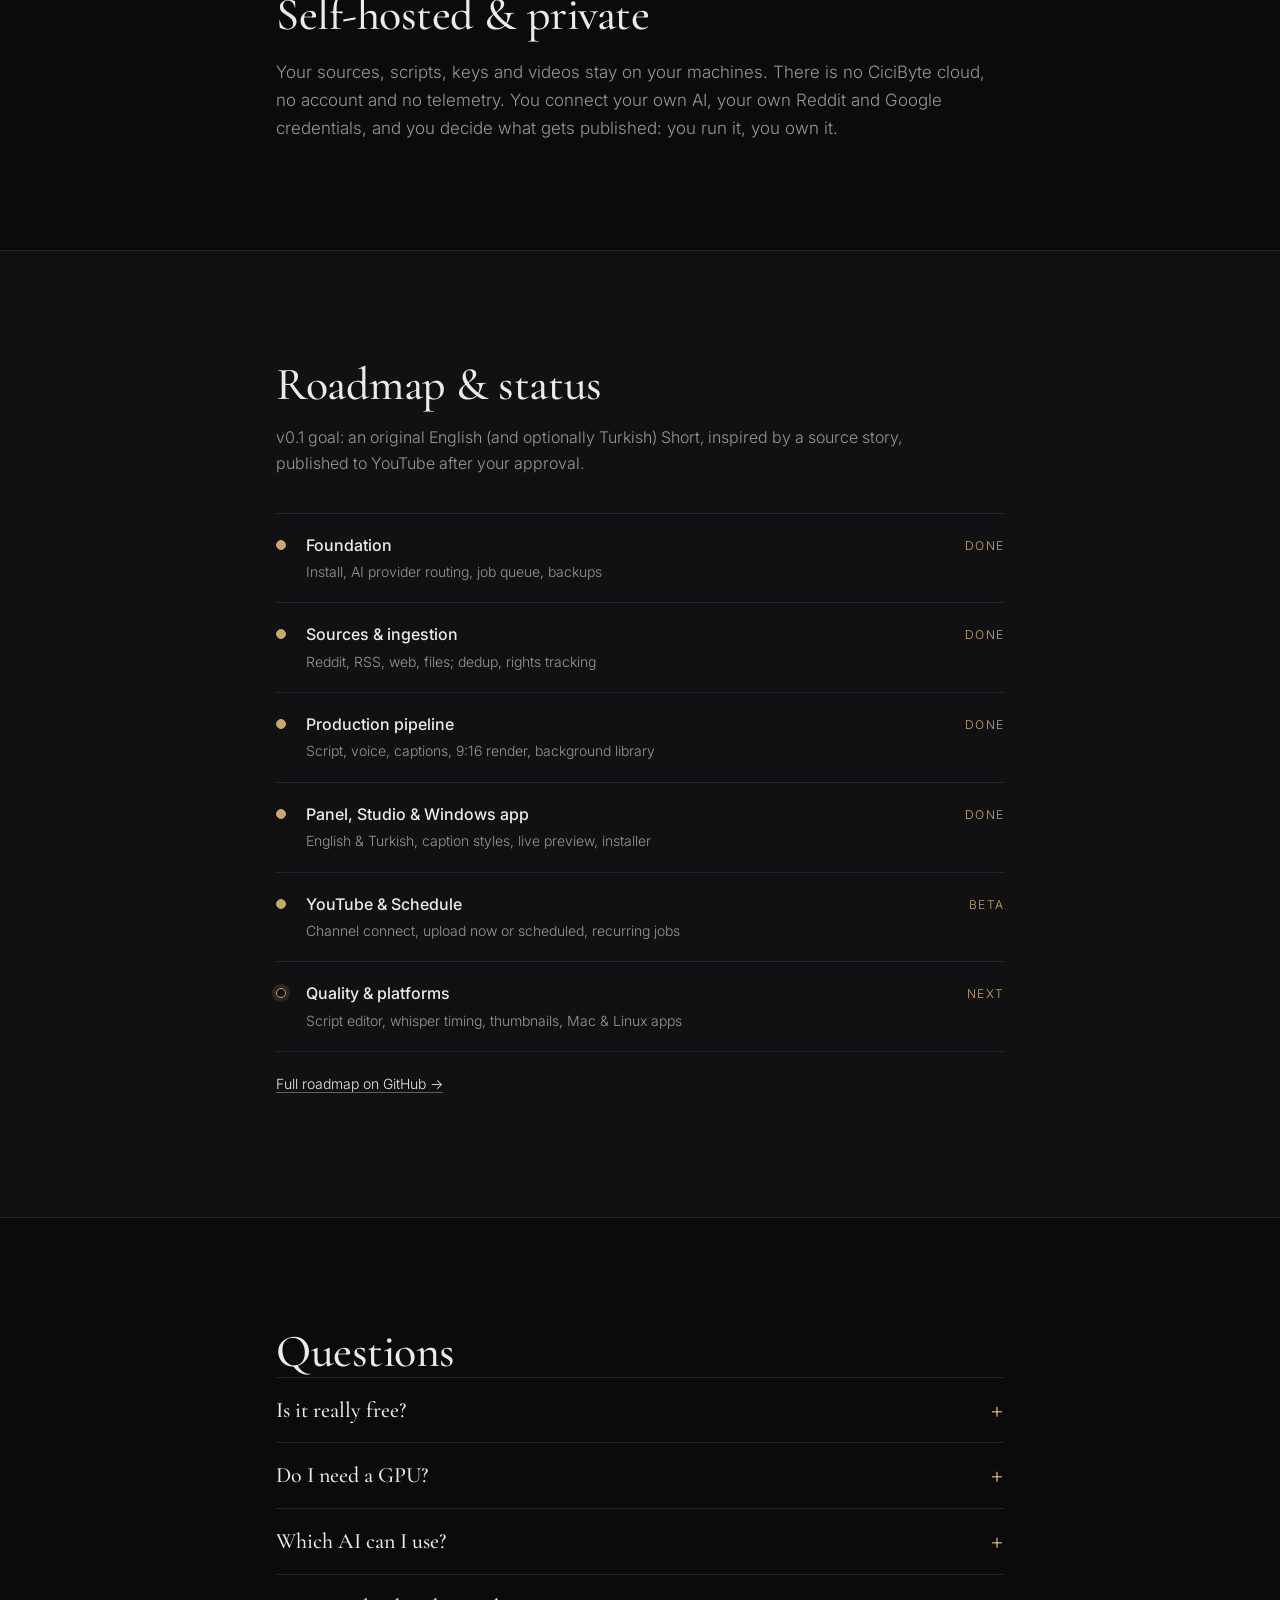
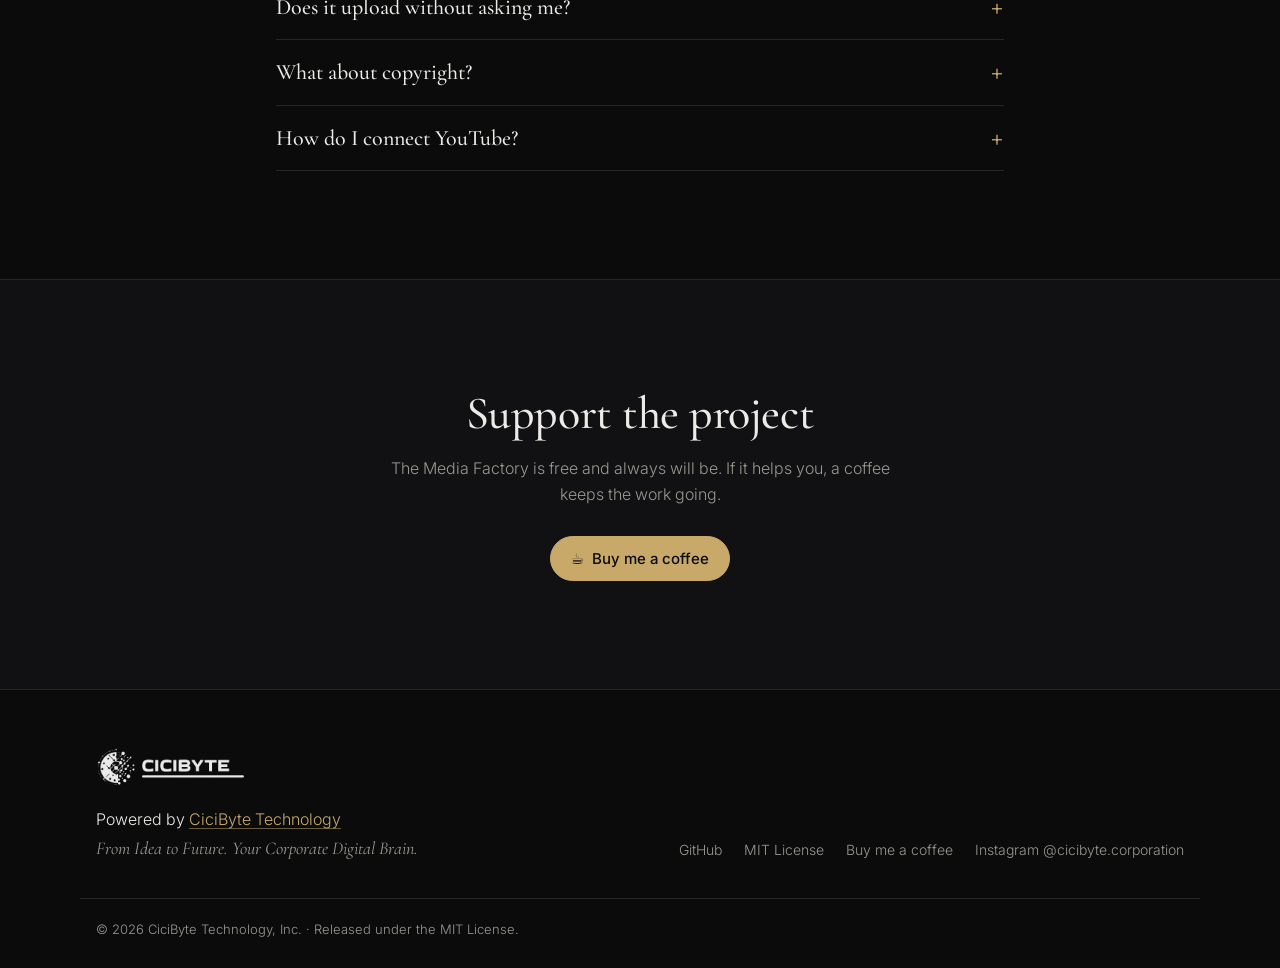
==== commit dea6c111: "site: app first — runs on your computer, Easy Setup; server is the advanced option" ====
--- a/showroom/index.html
+++ b/showroom/index.html
@@ -4,7 +4,7 @@
 <meta charset="utf-8">
 <meta name="viewport" content="width=device-width, initial-scale=1">
 <title>CiciByte AI Media Factory</title>
-<meta name="description" content="Free, open-source (MIT) AI YouTube Shorts factory you run on your own server. Sources in, original scripts, voice, styled captions and 9:16 video out — approve, then publish now or on a schedule. Windows app included.">
+<meta name="description" content="Free, open-source (MIT) AI YouTube Shorts factory you run on your own computer. Sources in, original scripts, voice, styled captions and 9:16 video out — approve, then publish now or on a schedule. Windows app included.">
 <meta name="theme-color" content="#0b0b0c">
 <meta property="og:title" content="CiciByte AI Media Factory">
 <meta property="og:description" content="Your own AI Shorts factory: original scripts, voice, styled captions, 9:16 video and scheduled YouTube publishing. Free and open source.">
@@ -46,7 +46,7 @@
     <div class="wrap hero-grid">
       <div>
         <p class="eyebrow">
-          <span class="pill"><span lang="en"><span data-mf-version>v0.4.0</span> · self-updating Windows app</span><span lang="tr"><span data-mf-version>v0.4.0</span> · kendini güncelleyen Windows uygulaması</span></span>
+          <span class="pill"><span lang="en"><span data-mf-version>v0.5.0</span> · runs on your PC, no server needed</span><span lang="tr"><span data-mf-version>v0.5.0</span> · bilgisayarında çalışır, sunucu gerekmez</span></span>
         </p>
         <h1>CiciByte AI Media&nbsp;Factory</h1>
         <p class="lead">
@@ -66,7 +66,7 @@
         </div>
         <ul class="facts">
           <li><span lang="en">Free &amp; MIT licensed</span><span lang="tr">Ücretsiz, MIT lisanslı</span></li>
-          <li><span lang="en">Runs on your server</span><span lang="tr">Kendi sunucunda çalışır</span></li>
+          <li><span lang="en">Runs on your computer</span><span lang="tr">Kendi bilgisayarında çalışır</span></li>
           <li><span lang="en">English &amp; Turkish</span><span lang="tr">İngilizce ve Türkçe</span></li>
           <li><span lang="en">No paid API needed</span><span lang="tr">Ücretli API şart değil</span></li>
         </ul>
@@ -87,8 +87,8 @@
     <div class="wrap">
       <h2><span lang="en">A quick tour</span><span lang="tr">Kısa bir tur</span></h2>
       <p class="section-lead">
-        <span lang="en">Real screens from the Windows app connected to a home server. Everything heavy — AI, voice, rendering — runs on the server; the app is your control room.</span>
-        <span lang="tr">Ev sunucusuna bağlı Windows uygulamasından gerçek ekranlar. Ağır işlerin hepsi (AI, ses, render) sunucuda çalışır; uygulama senin kontrol odan.</span>
+        <span lang="en">Real screens from the Windows app. Everything — AI calls, voice, captions, rendering — runs on your own computer.</span>
+        <span lang="tr">Windows uygulamasından gerçek ekranlar. Her şey — yapay zekâ çağrıları, ses, altyazı, render — kendi bilgisayarında çalışır.</span>
       </p>
       <div class="tabs" role="tablist" aria-label="Screens">
         <button type="button" role="tab" aria-selected="true" data-shot="studio"><span lang="en">Studio</span><span lang="tr">Stüdyo</span></button>
@@ -132,7 +132,7 @@
         <article class="card">
           <span class="tag tag-ok"><span lang="en">Available</span><span lang="tr">Hazır</span></span>
           <h3><span lang="en">Bring your own AI</span><span lang="tr">Kendi yapay zekân</span></h3>
-          <p><span lang="en">Ollama, llama.cpp, 9router or any OpenAI-compatible endpoint. Ordered fallbacks per task, retries, local-first. Your keys stay encrypted on your server.</span><span lang="tr">Ollama, llama.cpp, 9router ya da OpenAI uyumlu her uç nokta. Görev başına sıralı yedekler, yeniden deneme, önce yerel. Anahtarların sunucunda şifreli kalır.</span></p>
+          <p><span lang="en">Easy Setup finds Ollama, LM Studio and others on your PC, or connects your own AI server or a service like OpenAI, Anthropic, Gemini or OpenRouter. Ordered fallbacks per task, retries. Your keys stay encrypted on your computer.</span><span lang="tr">Kolay Kurulum bilgisayarındaki Ollama, LM Studio gibi araçları bulur ya da kendi yapay zekâ sunucunu veya OpenAI, Anthropic, Gemini, OpenRouter gibi bir servisi bağlar. Görev başına sıralı yedekler, yeniden deneme. Anahtarların bilgisayarında şifreli kalır.</span></p>
         </article>
         <article class="card">
           <span class="tag tag-ok"><span lang="en">Available</span><span lang="tr">Hazır</span></span>
@@ -162,7 +162,7 @@
         <article class="card">
           <span class="tag tag-ok"><span lang="en">Available</span><span lang="tr">Hazır</span></span>
           <h3><span lang="en">Windows app</span><span lang="tr">Windows uygulaması</span></h3>
-          <p><span lang="en">A real desktop app with an installer. It opens even when the server is offline, and you set the server address in Settings. No sign-in screen.</span><span lang="tr">Kurulum sihirbazlı gerçek bir masaüstü uygulaması. Sunucu kapalıyken bile açılır, sunucu adresini Ayarlar'dan girersin. Giriş ekranı yok.</span></p>
+          <p><span lang="en">A real desktop app with an installer that carries the whole engine — no server, Docker or account. Easy Setup on first start. No sign-in screen.</span><span lang="tr">Bütün motoru içinde taşıyan, kurulum sihirbazlı gerçek bir masaüstü uygulaması — sunucu, Docker ya da hesap yok. İlk açılışta Kolay Kurulum. Giriş ekranı yok.</span></p>
         </article>
         <article class="card">
           <span class="tag"><span lang="en">Next</span><span lang="tr">Sırada</span></span>
@@ -180,7 +180,7 @@
         <li><span class="num">01</span><strong><span lang="en">Sources</span><span lang="tr">Kaynaklar</span></strong><small><span lang="en">Reddit, RSS, web, files</span><span lang="tr">Reddit, RSS, web, dosya</span></small></li>
         <li><span class="num">02</span><strong><span lang="en">AI script</span><span lang="tr">AI senaryo</span></strong><small><span lang="en">Original, with your model</span><span lang="tr">Özgün, senin modelinle</span></small></li>
         <li><span class="num">03</span><strong><span lang="en">Voice &amp; captions</span><span lang="tr">Ses ve altyazı</span></strong><small><span lang="en">Piper TTS, your caption style</span><span lang="tr">Piper TTS, senin altyazı stilin</span></small></li>
-        <li><span class="num">04</span><strong><span lang="en">Video</span><span lang="tr">Video</span></strong><small><span lang="en">9:16 render on your server</span><span lang="tr">Sunucunda 9:16 render</span></small></li>
+        <li><span class="num">04</span><strong><span lang="en">Video</span><span lang="tr">Video</span></strong><small><span lang="en">9:16 render on your PC</span><span lang="tr">Bilgisayarında 9:16 render</span></small></li>
         <li><span class="num">05</span><strong><span lang="en">Approve</span><span lang="tr">Onay</span></strong><small><span lang="en">Or auto-approve by schedule</span><span lang="tr">Ya da takvimle otomatik</span></small></li>
         <li><span class="num">06</span><strong>YouTube</strong><small><span lang="en">Now or scheduled</span><span lang="tr">Hemen ya da zamanlı</span></small></li>
       </ol>
@@ -191,14 +191,30 @@
     <div class="wrap">
       <h2><span lang="en">Download &amp; install</span><span lang="tr">İndir ve kur</span></h2>
       <p class="section-lead">
-        <span lang="en">Two parts: the <b>server</b> does the work (a Linux box, home server or VM), the <b>app</b> is how you drive it.</span>
-        <span lang="tr">İki parça: işi <b>sunucu</b> yapar (bir Linux makine, ev sunucusu ya da sanal makine), <b>uygulama</b> ile onu yönetirsin.</span>
+        <span lang="en">Just the app: it carries the whole engine and runs everything on your computer. No server, Docker or account needed.</span>
+        <span lang="tr">Yalnızca uygulama: bütün motoru içinde taşır ve her şeyi senin bilgisayarında çalıştırır. Sunucu, Docker ya da hesap gerekmez.</span>
       </p>
       <div class="dl-grid">
         <article class="card dl-card">
           <span class="step">1</span>
-          <h3><span lang="en">Server</span><span lang="tr">Sunucu</span></h3>
-          <p><span lang="en">Linux with Docker Compose v2 and <a href="https://tailscale.com" target="_blank" rel="noopener">Tailscale</a>. 4 CPU cores and 8 GB RAM are comfortable; no GPU needed. At the end the installer prints the address for the app.</span><span lang="tr">Docker Compose v2 ve <a href="https://tailscale.com" target="_blank" rel="noopener">Tailscale</a> kurulu Linux. 4 çekirdek ve 8 GB RAM rahat yeter; GPU gerekmez. Kurulum sonunda uygulamaya yazacağın adresi gösterir.</span></p>
+          <h3><span lang="en">Desktop app</span><span lang="tr">Masaüstü uygulaması</span></h3>
+          <p><span lang="en">Install and open it. <b>Easy Setup</b> downloads the voices and connects your AI: one on this computer (Ollama, LM Studio…, found automatically), your own AI server, or an AI service with your API key (OpenAI, Anthropic, Gemini, OpenRouter…).</span><span lang="tr">Kur ve aç. <b>Kolay Kurulum</b> sesleri indirir ve yapay zekânı bağlar: bu bilgisayardaki (Ollama, LM Studio…, kendiliğinden bulunur), kendi yapay zekâ sunucun ya da API anahtarınla bir yapay zekâ servisi (OpenAI, Anthropic, Gemini, OpenRouter…).</span></p>
+          <a class="btn btn-primary btn-wide" href="downloads/CiciByteMediaFactory-Setup-0.5.0.exe" download data-mf-download>
+            <svg aria-hidden="true" viewBox="0 0 16 16" width="15" height="15"><path fill="currentColor" d="M0 2.3 6.5 1.4v6.2H0zm7.3-1L16 0v7.6H7.3zM0 8.4h6.5v6.3L0 13.8zm7.3 0H16V16l-8.7-1.2z"/></svg>
+            <span lang="en">Windows installer</span><span lang="tr">Windows kurulumu</span> <small><span data-mf-version>v0.5.0</span> · <span data-mf-size>215 MB</span></small>
+          </a>
+          <ul class="platforms">
+            <li><span lang="en">Windows 10 / 11 (64-bit)</span><span lang="tr">Windows 10 / 11 (64 bit)</span> · <span class="ok">✓</span></li>
+            <li>macOS · <a data-mf-pkg="macOS-arm64.dmg" href="https://github.com/RealMrNovember/cicibyte-ai-media-factory/releases/latest">Apple Silicon (.dmg)</a> · <a data-mf-pkg="macOS-x86_64.dmg" href="https://github.com/RealMrNovember/cicibyte-ai-media-factory/releases/latest">Intel (.dmg)</a></li>
+            <li>Linux · <a data-mf-pkg="x86_64.AppImage" href="https://github.com/RealMrNovember/cicibyte-ai-media-factory/releases/latest">x86_64 (.AppImage)</a></li>
+            <li><a href="https://github.com/RealMrNovember/cicibyte-ai-media-factory/releases" target="_blank" rel="noopener"><span lang="en">All releases and checksums on GitHub</span><span lang="tr">Tüm sürümler ve SHA-256 özetleri GitHub'da</span> ↗</a></li>
+          </ul>
+          <p class="note"><span lang="en">The app updates itself from GitHub. The installer is not code-signed yet, so Windows SmartScreen may ask you to confirm: “More info → Run anyway”. On macOS and Linux the app runs on its own in a next release; until then it connects to a server (right).</span><span lang="tr">Uygulama kendini GitHub'dan günceller. Kurulum dosyası henüz imzalı değil; Windows SmartScreen onay isteyebilir: “Ek bilgi → Yine de çalıştır”. macOS ve Linux'ta uygulama bir sonraki sürümde tek başına çalışacak; o zamana kadar bir sunucuya bağlanır (sağda).</span></p>
+        </article>
+        <article class="card dl-card">
+          <span class="step">2</span>
+          <h3><span lang="en">Server (optional, advanced)</span><span lang="tr">Sunucu (isteğe bağlı, gelişmiş)</span></h3>
+          <p><span lang="en">For a shared machine or a home server: Linux with Docker Compose v2. The installer asks who may reach it (this machine, your local network or a VPN). In the app choose <b>Settings → App → On my Media Factory server</b>.</span><span lang="tr">Paylaşılan bir makine ya da ev sunucusu için: Docker Compose v2 kurulu Linux. Kurulum, kimlerin erişebileceğini sorar (bu makine, yerel ağ ya da bir VPN). Uygulamada <b>Ayarlar → Uygulama → Media Factory sunucumda</b>'yı seç.</span></p>
           <div class="code">
             <button type="button" class="copy" data-copy-target="install-cmd">
               <span class="copy-label"><span lang="en">Copy</span><span lang="tr">Kopyala</span></span>
@@ -208,23 +224,7 @@
 cd cicibyte-ai-media-factory
 bash deploy/install.sh</code></pre>
           </div>
-          <p class="note"><span lang="en">There is no sign-in, so keep the server on a private network (Tailscale or your LAN), never the open internet. Details in <a href="https://github.com/RealMrNovember/cicibyte-ai-media-factory/blob/main/docs/DEPLOYMENT.md" target="_blank" rel="noopener">DEPLOYMENT.md</a>.</span><span lang="tr">Giriş ekranı olmadığı için sunucuyu özel ağda tut (Tailscale ya da yerel ağ); asla açık internete açma. Ayrıntılar <a href="https://github.com/RealMrNovember/cicibyte-ai-media-factory/blob/main/docs/DEPLOYMENT.md" target="_blank" rel="noopener">DEPLOYMENT.md</a> belgesinde.</span></p>
-        </article>
-        <article class="card dl-card">
-          <span class="step">2</span>
-          <h3><span lang="en">Desktop app</span><span lang="tr">Masaüstü uygulaması</span></h3>
-          <p><span lang="en">Install, open, and enter your server address under <b>Settings → Server</b> (for example <code>http://my-server:8080</code>).</span><span lang="tr">Kur, aç ve sunucu adresini <b>Ayarlar → Sunucu</b> kısmına yaz (ör. <code>http://sunucum:8080</code>).</span></p>
-          <a class="btn btn-primary btn-wide" href="downloads/CiciByteMediaFactory-Setup-0.4.0.exe" download data-mf-download>
-            <svg aria-hidden="true" viewBox="0 0 16 16" width="15" height="15"><path fill="currentColor" d="M0 2.3 6.5 1.4v6.2H0zm7.3-1L16 0v7.6H7.3zM0 8.4h6.5v6.3L0 13.8zm7.3 0H16V16l-8.7-1.2z"/></svg>
-            <span lang="en">Windows installer</span><span lang="tr">Windows kurulumu</span> <small><span data-mf-version>v0.4.0</span> · <span data-mf-size>26 MB</span></small>
-          </a>
-          <ul class="platforms">
-            <li><span lang="en">Windows 10 / 11 (64-bit)</span><span lang="tr">Windows 10 / 11 (64 bit)</span> · <span class="ok">✓</span></li>
-            <li>macOS · <a data-mf-pkg="macOS-arm64.dmg" href="https://github.com/RealMrNovember/cicibyte-ai-media-factory/releases/latest">Apple Silicon (.dmg)</a> · <a data-mf-pkg="macOS-x86_64.dmg" href="https://github.com/RealMrNovember/cicibyte-ai-media-factory/releases/latest">Intel (.dmg)</a></li>
-            <li>Linux · <a data-mf-pkg="x86_64.AppImage" href="https://github.com/RealMrNovember/cicibyte-ai-media-factory/releases/latest">x86_64 (.AppImage)</a></li>
-            <li><a href="https://github.com/RealMrNovember/cicibyte-ai-media-factory/releases" target="_blank" rel="noopener"><span lang="en">All releases and checksums on GitHub</span><span lang="tr">Tüm sürümler ve SHA-256 özetleri GitHub'da</span> ↗</a></li>
-          </ul>
-          <p class="note"><span lang="en">The app and the server update themselves from GitHub. The installer is not code-signed yet, so Windows SmartScreen may ask you to confirm: “More info → Run anyway”.</span><span lang="tr">Uygulama ve sunucu kendilerini GitHub'dan günceller. Kurulum dosyası henüz imzalı değil; Windows SmartScreen onay isteyebilir: “Ek bilgi → Yine de çalıştır”.</span></p>
+          <p class="note"><span lang="en">There is no sign-in, so keep a server on a private network, never the open internet. Details in <a href="https://github.com/RealMrNovember/cicibyte-ai-media-factory/blob/main/docs/DEPLOYMENT.md" target="_blank" rel="noopener">DEPLOYMENT.md</a>.</span><span lang="tr">Giriş ekranı olmadığı için sunucuyu özel ağda tut, asla açık internete açma. Ayrıntılar <a href="https://github.com/RealMrNovember/cicibyte-ai-media-factory/blob/main/docs/DEPLOYMENT.md" target="_blank" rel="noopener">DEPLOYMENT.md</a> belgesinde.</span></p>
         </article>
       </div>
     </div>
